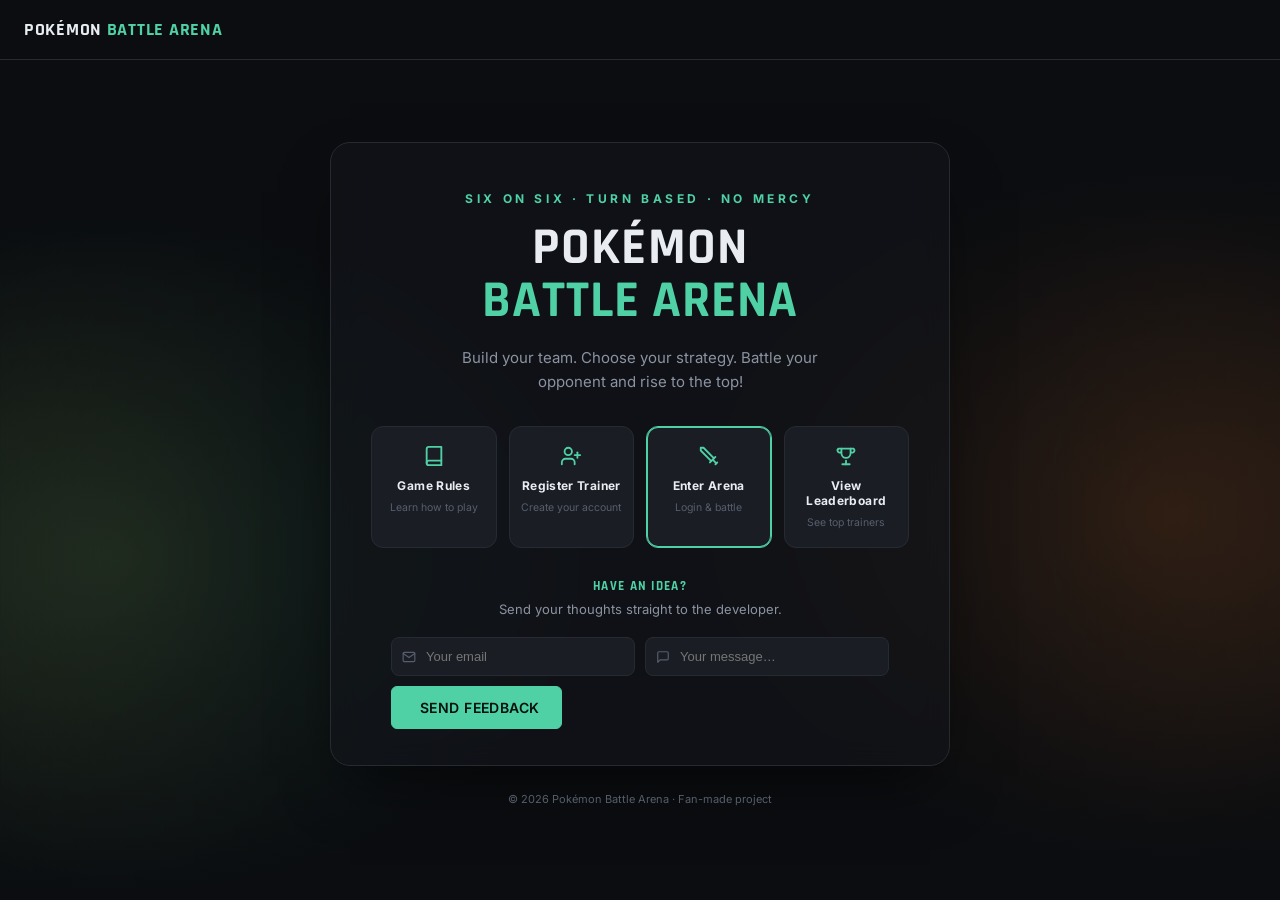
==== frontend/index.html @ 89ac871b "integrate trainer registration with backend" ====
<!DOCTYPE html>
<html lang="en">
<head>
<meta charset="UTF-8" />
<meta name="viewport" content="width=device-width, initial-scale=1.0" />
<title>Pokémon Battle Arena</title>
<link rel="preconnect" href="https://fonts.googleapis.com">
<link href="https://fonts.googleapis.com/css2?family=Rajdhani:wght@600;700&family=Inter:wght@400;500;600;700&display=swap" rel="stylesheet">
<link rel="stylesheet" href="css/style.css" />
</head>
<body>
<div id="app"></div>

<script src="js/data.js"></script>
<script src="js/state.js"></script>
<script src="js/utils.js"></script>
<script src="js/icons.js"></script>
<script src="js/team.js"></script>
<script src="js/pokedex.js"></script>
<script src="js/battle.js"></script>
<script src="js/navigation.js"></script>
<script src="js/team-ui.js"></script>
<script src="js/battle-ui.js"></script>
<script src="js/api.js"></script>
<script src="js/app.js"></script>
</body>
</html>
---- frontend/css/style.css ----
/* ==========================================================
   STYLE.CSS — Pokémon Battle Arena design system
   Dark, minimal, competitive-arena aesthetic
   ========================================================== */

:root {
  --bg: #0b0d10;
  --surface: #14171c;
  --surface-2: #1a1e24;
  --border: #262b33;
  --text: #e9edf2;
  --text-dim: #8b93a1;
  --text-faint: #565e6c;
  --accent: #4fd1a5;
  --accent-dim: #2f9873;
  --danger: #e0596b;
  --warn: #e0b355;
  --radius: 10px;
  --font-display: "Rajdhani", "Segoe UI", sans-serif;
  --font-body: "Inter", "Segoe UI", sans-serif;
}

* {
  box-sizing: border-box;
}

html,
body {
  margin: 0;
  padding: 0;
}

body {
  background: var(--bg);
  color: var(--text);
  font-family: var(--font-body);
  min-height: 100vh;
  overflow-x: hidden;
}

h1,
h2,
h3,
h4 {
  font-family: var(--font-display);
  font-weight: 700;
  margin: 0;
  letter-spacing: 0.02em;
}

p {
  margin: 0;
  color: var(--text-dim);
  line-height: 1.5;
}

a {
  color: inherit;
}

button {
  font-family: var(--font-body);
  cursor: pointer;
  border: none;
  border-radius: 6px;
  transition: all 0.15s ease;
}

button:focus-visible,
input:focus-visible,
select:focus-visible {
  outline: 2px solid var(--accent);
  outline-offset: 2px;
}

.btn {
  padding: 12px 22px;
  font-size: 14px;
  font-weight: 600;
  letter-spacing: 0.03em;
  text-transform: uppercase;
  background: var(--surface-2);
  color: var(--text);
  border: 1px solid var(--border);
}

.btn:hover {
  border-color: var(--accent-dim);
  color: var(--accent);
}

.btn-primary {
  background: var(--accent);
  color: #06110c;
  border-color: var(--accent);
}

.btn-primary:hover {
  background: var(--accent-dim);
  color: #06110c;
}

.btn-danger {
  background: transparent;
  color: var(--danger);
  border: 1px solid var(--danger);
}

.btn-danger:hover {
  background: var(--danger);
  color: #1a0508;
}

.btn-ghost {
  background: transparent;
  border: 1px solid var(--border);
  color: var(--text-dim);
}

.btn-ghost:hover {
  color: var(--text);
  border-color: var(--text-dim);
}

.btn-sm {
  padding: 8px 14px;
  font-size: 12px;
}

.btn-block {
  width: 100%;
}

.btn:disabled {
  opacity: 0.4;
  cursor: not-allowed;
}

.container {
  max-width: 1200px;
  margin: 0 auto;
  padding: 0 24px;
}

/* ---------- Cards ---------- */
.card {
  background: var(--surface);
  border: 1px solid var(--border);
  border-radius: var(--radius);
  padding: 20px;
}

/* ---------- Modal ---------- */
.modal-backdrop {
  position: fixed;
  inset: 0;
  background: rgba(4, 5, 7, 0.75);
  backdrop-filter: blur(3px);
  display: flex;
  align-items: center;
  justify-content: center;
  z-index: 200;
  padding: 20px;
  animation: fadeIn 0.15s ease;
}

.modal {
  background: var(--surface);
  border: 1px solid var(--border);
  border-radius: var(--radius);
  max-width: 520px;
  width: 100%;
  max-height: 88vh;
  overflow-y: auto;
  padding: 28px;
  animation: modalIn 0.18s ease;
}

.modal.modal-wide {
  max-width: 760px;
}

.modal-header {
  display: flex;
  justify-content: space-between;
  align-items: center;
  margin-bottom: 18px;
}

.modal-close {
  background: none;
  border: none;
  color: var(--text-dim);
  font-size: 22px;
  line-height: 1;
  padding: 4px 8px;
}

.modal-close:hover {
  color: var(--text);
}

@keyframes fadeIn {
  from {
    opacity: 0;
  }

  to {
    opacity: 1;
  }
}

@keyframes modalIn {
  from {
    opacity: 0;
    transform: translateY(8px) scale(0.98);
  }

  to {
    opacity: 1;
    transform: translateY(0) scale(1);
  }
}

.rules-modal {
  max-width: 860px;
  width: 100%;
  padding: 0;
  overflow: hidden;
  display: flex;
  flex-direction: column;
  max-height: 84vh;
}

.rules-modal-header {
  display: flex;
  justify-content: space-between;
  align-items: center;
  padding: 20px 24px;
  border-bottom: 1px solid var(--border);
}

.rules-body {
  display: flex;
  flex: 1;
  min-height: 0;
}

.rules-tabs {
  width: 200px;
  flex-shrink: 0;
  border-right: 1px solid var(--border);
  padding: 14px 0;
  display: flex;
  flex-direction: column;
  gap: 2px;
  overflow-y: auto;
}

.rules-tabs button {
  text-align: left;
  background: none;
  border: none;
  color: var(--text-dim);
  padding: 11px 20px;
  font-size: 13px;
  font-weight: 500;
  border-left: 3px solid transparent;
  display: flex;
  align-items: center;
  gap: 9px;
}

.rules-tabs button svg {
  width: 15px;
  height: 15px;
  flex-shrink: 0;
}

.rules-tabs button:hover {
  color: var(--text);
}

.rules-tabs button.active {
  color: var(--accent);
  border-left-color: var(--accent);
  background: var(--surface-2);
}

.rules-content {
  flex: 1;
  padding: 22px 26px;
  overflow-y: auto;
}

.rules-content h4 {
  font-size: 12px;
  color: var(--accent);
  text-transform: uppercase;
  letter-spacing: 0.08em;
  margin-bottom: 14px;
}

.rules-grid {
  display: grid;
  grid-template-columns: 1fr 1fr;
  gap: 14px;
}

.rules-box {
  background: var(--surface-2);
  border: 1px solid var(--border);
  border-radius: 8px;
  padding: 14px;
}

.rules-box .rb-title {
  display: flex;
  align-items: center;
  gap: 7px;
  font-weight: 700;
  font-size: 13px;
  margin-bottom: 8px;
  color: var(--text);
}

.rules-box .rb-title svg {
  width: 14px;
  height: 14px;
  color: var(--accent);
}

.rules-box ul {
  margin: 0;
  padding-left: 16px;
  color: var(--text-dim);
  font-size: 12.5px;
  line-height: 1.6;
}

.rules-box p {
  font-size: 12.5px;
  color: var(--text-dim);
  line-height: 1.6;
}

@media (max-width: 640px) {
  .rules-body {
    flex-direction: column;
  }

  .rules-tabs {
    width: 100%;
    flex-direction: row;
    overflow-x: auto;
    border-right: none;
    border-bottom: 1px solid var(--border);
  }

  .rules-tabs button {
    border-left: none;
    border-bottom: 3px solid transparent;
    white-space: nowrap;
  }

  .rules-tabs button.active {
    border-left-color: transparent;
    border-bottom-color: var(--accent);
  }

  .rules-grid {
    grid-template-columns: 1fr;
  }
}

.field {
  margin-bottom: 16px;
}

.field label {
  display: block;
  font-size: 12px;
  text-transform: uppercase;
  letter-spacing: 0.05em;
  color: var(--text-dim);
  margin-bottom: 6px;
}

.field input,
.field select {
  width: 100%;
  padding: 11px 13px;
  background: var(--surface-2);
  border: 1px solid var(--border);
  border-radius: 6px;
  color: var(--text);
  font-size: 14px;
  font-family: var(--font-body);
}

.form-error {
  color: var(--danger);
  font-size: 13px;
  margin-top: 10px;
}

.form-success {
  color: var(--accent);
  font-size: 13px;
  margin-top: 10px;
}

/* ---------- Home Page ---------- */
.home-hero {
  min-height: 92vh;
  display: flex;
  flex-direction: column;
  align-items: center;
  justify-content: center;
  padding: 60px 20px;
  position: relative;
  background:
    radial-gradient(ellipse 700px 500px at 8% 60%, rgba(79, 209, 165, 0.10), transparent 70%),
    radial-gradient(ellipse 700px 500px at 92% 55%, rgba(240, 128, 48, 0.10), transparent 70%),
    var(--bg);
  overflow: hidden;
}

.hero-glow-left,
.hero-glow-right {
  position: absolute;
  top: 0;
  bottom: 0;
  width: 34%;
  background-size: cover;
  background-position: center;
  opacity: 0.5;
  filter: saturate(1.1);
  pointer-events: none;
  -webkit-mask-image: linear-gradient(90deg, rgba(0, 0, 0, 0.9), transparent);
  mask-image: linear-gradient(90deg, rgba(0, 0, 0, 0.9), transparent);
}

.hero-glow-left {
  left: 0;
  background-image: radial-gradient(circle at 30% 60%, rgba(248, 208, 48, 0.18), transparent 60%);
}

.hero-glow-right {
  right: 0;
  -webkit-mask-image: linear-gradient(270deg, rgba(0, 0, 0, 0.9), transparent);
  mask-image: linear-gradient(270deg, rgba(0, 0, 0, 0.9), transparent);
  background-image: radial-gradient(circle at 70% 55%, rgba(240, 128, 48, 0.18), transparent 60%);
}

.hero-glass {
  position: relative;
  z-index: 2;
  width: 100%;
  max-width: 620px;
  background: rgba(20, 23, 28, 0.55);
  border: 1px solid var(--border);
  border-radius: 20px;
  backdrop-filter: blur(14px);
  padding: 48px 40px 36px;
  text-align: center;
  box-shadow: 0 30px 60px -20px rgba(0, 0, 0, 0.6);
}

.home-hero .eyebrow {
  color: var(--accent);
  font-size: 12px;
  letter-spacing: 0.3em;
  text-transform: uppercase;
  margin-bottom: 16px;
  font-weight: 700;
}

.home-hero h1 {
  font-size: clamp(34px, 6vw, 52px);
  line-height: 1.02;
  color: var(--text);
}

.home-hero h1 span {
  display: block;
  color: var(--accent);
}

.home-hero .tagline {
  margin: 18px auto 0;
  font-size: 15px;
  color: var(--text-dim);
  max-width: 420px;
  line-height: 1.6;
}

.home-actions {
  margin-top: 32px;
  display: grid;
  grid-template-columns: repeat(4, 1fr);
  gap: 12px;
}

.action-card {
  background: var(--surface-2);
  border: 1px solid var(--border);
  border-radius: 12px;
  padding: 18px 10px;
  display: flex;
  flex-direction: column;
  align-items: center;
  gap: 8px;
  color: var(--text);
  text-align: center;
}

.action-card:hover {
  border-color: var(--accent-dim);
  background: var(--surface);
}

.action-card.primary {
  border-color: var(--accent);
  box-shadow: 0 0 0 1px var(--accent) inset;
}

.action-card .icon {
  color: var(--accent);
}

.action-card .icon svg {
  width: 22px;
  height: 22px;
}

.action-card .a-title {
  font-size: 12px;
  font-weight: 700;
  letter-spacing: 0.03em;
}

.action-card .a-sub {
  font-size: 10.5px;
  color: var(--text-faint);
}

.feedback-section {
  position: relative;
  z-index: 2;
  max-width: 620px;
  margin: 30px auto 0;
  padding: 0 20px;
  text-align: center;
}

.feedback-section h3 {
  color: var(--accent);
  font-size: 13px;
  letter-spacing: 0.1em;
  text-transform: uppercase;
}

.feedback-section .sub {
  margin-top: 6px;
  margin-bottom: 18px;
  font-size: 13px;
}

.feedback-row {
  display: flex;
  gap: 10px;
  flex-wrap: wrap;
}

.feedback-row .field-inline {
  flex: 1;
  min-width: 160px;
  position: relative;
}

.feedback-row input {
  width: 100%;
  padding: 11px 13px 11px 34px;
  background: var(--surface-2);
  border: 1px solid var(--border);
  border-radius: 8px;
  color: var(--text);
  font-size: 13px;
}

.feedback-row .field-inline .icon-inline {
  position: absolute;
  left: 11px;
  top: 50%;
  transform: translateY(-50%);
  color: var(--text-faint);
  pointer-events: none;
  display: flex;
}

.feedback-row .icon-inline svg {
  width: 14px;
  height: 14px;
}

.feedback-row .btn {
  white-space: nowrap;
  display: flex;
  align-items: center;
  gap: 6px;
}

.home-footer {
  position: relative;
  z-index: 2;
  margin-top: 26px;
  font-size: 11px;
  color: var(--text-faint);
  text-align: center;
}

@media (max-width: 640px) {
  .home-actions {
    grid-template-columns: repeat(2, 1fr);
  }

  .hero-glass {
    padding: 34px 20px 28px;
  }
}

/* ---------- Header / Nav ---------- */
.topbar {
  display: flex;
  align-items: center;
  justify-content: space-between;
  padding: 18px 24px;
  border-bottom: 1px solid var(--border);
}

.brand {
  font-family: var(--font-display);
  font-weight: 700;
  font-size: 18px;
  letter-spacing: 0.04em;
}

.brand span {
  color: var(--accent);
}

/* ---------- Dashboard layout ---------- */
.dash-layout {
  display: flex;
  min-height: calc(100vh - 0px);
}

.dash-sidebar {
  width: 230px;
  flex-shrink: 0;
  background: var(--surface);
  border-right: 1px solid var(--border);
  padding: 24px 0;
  display: flex;
  flex-direction: column;
  min-height: 100vh;
}

.dash-sidebar .brand {
  padding: 0 24px 24px;
  border-bottom: 1px solid var(--border);
  margin-bottom: 12px;
}

.dash-nav {
  display: flex;
  flex-direction: column;
  gap: 2px;
  flex: 1;
}

.dash-nav button {
  text-align: left;
  background: none;
  border: none;
  color: var(--text-dim);
  padding: 12px 24px;
  font-size: 14px;
  font-weight: 500;
  border-left: 3px solid transparent;
}

.dash-nav button:hover {
  color: var(--text);
  background: var(--surface-2);
}

.dash-nav button.active {
  color: var(--accent);
  border-left-color: var(--accent);
  background: var(--surface-2);
}

.dash-nav .logout-btn {
  margin-top: auto;
  color: var(--danger);
}

.dash-main {
  flex: 1;
  padding: 32px;
  min-width: 0;
}

.stat-grid {
  display: grid;
  grid-template-columns: repeat(4, 1fr);
  gap: 14px;
  margin: 24px 0;
}

.stat-card {
  background: var(--surface);
  border: 1px solid var(--border);
  border-radius: var(--radius);
  padding: 18px;
}

.stat-card .label {
  font-size: 12px;
  text-transform: uppercase;
  color: var(--text-faint);
  letter-spacing: 0.05em;
}

.stat-card .value {
  font-size: 30px;
  font-family: var(--font-display);
  font-weight: 700;
  margin-top: 6px;
}

.section-title {
  font-size: 13px;
  text-transform: uppercase;
  letter-spacing: 0.08em;
  color: var(--text-faint);
  margin: 30px 0 12px;
}

.team-grid-preview {
  display: grid;
  grid-template-columns: repeat(6, 1fr);
  gap: 10px;
}

.mini-pokemon-card {
  background: var(--surface-2);
  border: 1px solid var(--border);
  border-radius: 8px;
  padding: 10px;
  text-align: center;
}

.mini-pokemon-card img {
  width: 56px;
  height: 56px;
  object-fit: contain;
}

.mini-pokemon-card .name {
  font-size: 12px;
  font-weight: 600;
  margin-top: 4px;
}

.mini-pokemon-card .types {
  display: flex;
  gap: 4px;
  justify-content: center;
  margin-top: 4px;
  flex-wrap: wrap;
}

.type-badge {
  font-size: 10px;
  padding: 2px 7px;
  border-radius: 4px;
  font-weight: 700;
  letter-spacing: 0.03em;
}

/* ---------- Team builder ---------- */
.team-grid {
  display: grid;
  grid-template-columns: repeat(3, 1fr);
  gap: 16px;
  margin-top: 20px;
}

.team-slot {
  background: var(--surface);
  border: 1.5px dashed var(--border);
  border-radius: var(--radius);
  min-height: 190px;
  display: flex;
  flex-direction: column;
  align-items: center;
  justify-content: center;
  cursor: pointer;
  padding: 16px;
  text-align: center;
  transition: border-color 0.15s;
}

.team-slot:hover {
  border-color: var(--accent-dim);
}

.team-slot.filled {
  border-style: solid;
  border-color: var(--border);
  cursor: default;
}

.team-slot .add-icon {
  font-size: 28px;
  color: var(--text-faint);
  margin-bottom: 8px;
}

.team-slot .add-label {
  font-size: 12px;
  color: var(--text-faint);
  letter-spacing: 0.05em;
}

.team-slot img {
  width: 76px;
  height: 76px;
  object-fit: contain;
}

.team-slot .name {
  font-weight: 700;
  margin-top: 6px;
}

.team-slot .types {
  display: flex;
  gap: 5px;
  margin-top: 6px;
}

.team-slot .slot-actions {
  margin-top: 10px;
  display: flex;
  gap: 8px;
}

/* ---------- Pokedex ---------- */
.pokedex-toolbar {
  display: flex;
  gap: 12px;
  margin: 20px 0;
  flex-wrap: wrap;
}

.pokedex-toolbar input,
.pokedex-toolbar select {
  padding: 10px 13px;
  background: var(--surface-2);
  border: 1px solid var(--border);
  border-radius: 6px;
  color: var(--text);
  font-size: 14px;
}

.pokedex-toolbar input {
  flex: 1;
  min-width: 180px;
}

.pokedex-grid {
  display: grid;
  grid-template-columns: repeat(4, 1fr);
  gap: 14px;
}

.dex-card {
  background: var(--surface);
  border: 1px solid var(--border);
  border-radius: var(--radius);
  padding: 14px;
  cursor: pointer;
  text-align: center;
  transition: transform 0.12s, border-color 0.12s;
}

.dex-card:hover {
  border-color: var(--accent-dim);
  transform: translateY(-2px);
}

.dex-card img {
  width: 70px;
  height: 70px;
  object-fit: contain;
}

.dex-card .name {
  font-weight: 700;
  margin-top: 6px;
}

.dex-card .cat {
  font-size: 11px;
  color: var(--text-faint);
  margin-top: 2px;
}

.dex-card .types {
  display: flex;
  gap: 5px;
  justify-content: center;
  margin-top: 6px;
}

.dex-card .bst {
  font-size: 11px;
  color: var(--text-dim);
  margin-top: 6px;
}

.stat-row {
  display: grid;
  grid-template-columns: 90px 1fr 32px;
  align-items: center;
  gap: 10px;
  margin: 5px 0;
}

.stat-label {
  font-size: 11px;
  color: var(--text-faint);
  text-transform: uppercase;
}

.stat-track {
  height: 6px;
  background: var(--surface-2);
  border-radius: 4px;
  overflow: hidden;
}

.stat-fill {
  height: 100%;
  background: var(--accent);
  border-radius: 4px;
}

.stat-value {
  font-size: 12px;
  text-align: right;
  color: var(--text-dim);
}

.move-list {
  display: flex;
  flex-direction: column;
  gap: 6px;
  margin-top: 8px;
}

.move-row {
  display: flex;
  align-items: center;
  justify-content: space-between;
  background: var(--surface-2);
  border: 1px solid var(--border);
  border-radius: 6px;
  padding: 8px 12px;
  font-size: 13px;
  cursor: pointer;
}

.move-row.selected {
  border-color: var(--accent);
  background: rgba(79, 209, 165, 0.08);
}

.move-row .move-power {
  color: var(--text-faint);
  font-size: 12px;
}

.picker-list {
  display: flex;
  flex-direction: column;
  gap: 8px;
  max-height: 320px;
  overflow-y: auto;
  margin-top: 10px;
}

.picker-row {
  display: flex;
  align-items: center;
  gap: 12px;
  background: var(--surface-2);
  border: 1px solid var(--border);
  border-radius: 8px;
  padding: 8px 12px;
  cursor: pointer;
}

.picker-row:hover {
  border-color: var(--accent-dim);
}

.picker-row.disabled {
  opacity: 0.35;
  cursor: not-allowed;
}

.picker-row img {
  width: 42px;
  height: 42px;
  object-fit: contain;
}

.picker-row .picker-name {
  font-weight: 600;
  flex: 1;
}

/* ---------- Leaderboard ---------- */
.lb-title-row {
  display: flex;
  align-items: center;
  gap: 10px;
}

.lb-title-row .icon {
  color: var(--warn);
  display: flex;
}

.lb-title-row .icon svg {
  width: 22px;
  height: 22px;
}

.lb-table {
  width: 100%;
  border-collapse: collapse;
  margin-top: 20px;
}

.lb-table th {
  text-align: left;
  font-size: 11px;
  text-transform: uppercase;
  letter-spacing: 0.06em;
  color: var(--text-faint);
  padding: 10px 14px;
  border-bottom: 1px solid var(--border);
}

.lb-table td {
  padding: 13px 14px;
  border-bottom: 1px solid var(--border);
  font-size: 14px;
  vertical-align: middle;
}

.lb-table tr.me {
  background: rgba(79, 209, 165, 0.07);
}

.lb-table tr.me td:first-child {
  color: var(--accent);
  font-weight: 700;
}

.lb-table tr.rank-1 {
  background: linear-gradient(90deg, rgba(248, 208, 48, 0.10), transparent);
}

.rank-cell {
  font-family: var(--font-display);
  font-weight: 700;
}

.rank-medal {
  display: inline-flex;
  align-items: center;
  justify-content: center;
  width: 26px;
  height: 26px;
  border-radius: 50%;
  font-size: 12px;
  font-weight: 800;
  color: #1a1406;
}

.rank-medal.gold {
  background: linear-gradient(135deg, #f8d030, #c99a1e);
}

.rank-medal.silver {
  background: linear-gradient(135deg, #d8dde3, #9aa2ac);
}

.rank-medal.bronze {
  background: linear-gradient(135deg, #d8975a, #a3652f);
}

.trainer-cell {
  display: flex;
  align-items: center;
  gap: 10px;
}

.trainer-avatar {
  width: 30px;
  height: 30px;
  border-radius: 50%;
  object-fit: cover;
  border: 1px solid var(--border);
  background: var(--surface-2);
}

.points-cell {
  display: flex;
  align-items: center;
  gap: 6px;
  font-weight: 700;
}

.points-cell .flame {
  color: var(--warn);
  display: flex;
}

.points-cell .flame svg {
  width: 13px;
  height: 13px;
}

.points-cell.hot .flame {
  color: #f08030;
}

/* ---------- Last Battle ---------- */
.last-battle-card {
  display: grid;
  grid-template-columns: repeat(4, 1fr);
  gap: 14px;
  margin-top: 10px;
}

.status-pill {
  display: inline-block;
  padding: 3px 10px;
  border-radius: 20px;
  font-size: 11px;
  text-transform: uppercase;
  font-weight: 700;
  letter-spacing: 0.04em;
}

.status-pill.completed {
  background: rgba(79, 209, 165, 0.15);
  color: var(--accent);
}

.status-pill.abandoned {
  background: rgba(224, 89, 107, 0.15);
  color: var(--danger);
}

/* ---------- Battle page ---------- */
.battle-page {
  min-height: 100vh;
  display: flex;
  flex-direction: column;
  background: radial-gradient(ellipse 1000px 600px at 50% 0%, rgba(79, 209, 165, 0.06), transparent), var(--bg);
}

.battle-topbar {
  display: flex;
  justify-content: space-between;
  align-items: center;
  padding: 16px 24px;
  border-bottom: 1px solid var(--border);
}

.battle-body {
  flex: 1;
  display: flex;
  align-items: center;
  justify-content: center;
  padding: 24px;
  position: relative;
}

.reveal-columns {
  display: flex;
  gap: 60px;
  justify-content: center;
  width: 100%;
  max-width: 900px;
}

.reveal-col {
  flex: 1;
  display: flex;
  flex-direction: column;
  gap: 10px;
}

.reveal-col h4 {
  text-align: center;
  margin-bottom: 8px;
  color: var(--text-dim);
  font-size: 13px;
  letter-spacing: 0.08em;
  text-transform: uppercase;
}

.reveal-slot {
  background: var(--surface);
  border: 1px solid var(--border);
  border-radius: 8px;
  padding: 10px 14px;
  display: flex;
  align-items: center;
  gap: 10px;
  animation: slideIn 0.35s ease both;
}

.reveal-slot img {
  width: 36px;
  height: 36px;
  object-fit: contain;
}

.reveal-slot.mystery {
  color: var(--text-faint);
  justify-content: center;
}

@keyframes slideIn {
  from {
    opacity: 0;
    transform: translateY(10px);
  }

  to {
    opacity: 1;
    transform: translateY(0);
  }
}

.preparing-text {
  text-align: center;
  margin: 26px 0;
  color: var(--text-dim);
  font-size: 14px;
  letter-spacing: 0.08em;
  text-transform: uppercase;
  animation: pulse 1.4s infinite;
}

@keyframes pulse {

  0%,
  100% {
    opacity: 0.5;
  }

  50% {
    opacity: 1;
  }
}

.match-intro {
  text-align: center;
}

.match-intro .match-num {
  font-family: var(--font-display);
  font-size: 54px;
  font-weight: 700;
  color: var(--accent);
}

.match-intro .sub {
  margin-top: 10px;
  color: var(--text-dim);
  letter-spacing: 0.1em;
  text-transform: uppercase;
  font-size: 13px;
}

.opponent-display {
  text-align: center;
  max-width: 420px;
}

.opponent-display img {
  width: 160px;
  height: 160px;
  object-fit: contain;
  filter: drop-shadow(0 10px 20px rgba(0, 0, 0, 0.4));
}

.opponent-display h2 {
  margin-top: 10px;
}

.opponent-display .types {
  display: flex;
  gap: 6px;
  justify-content: center;
  margin: 10px 0 18px;
}

.trainer-select-grid {
  display: grid;
  grid-template-columns: repeat(3, 1fr);
  gap: 14px;
  max-width: 760px;
}

.trainer-pick-card {
  background: var(--surface);
  border: 1px solid var(--border);
  border-radius: var(--radius);
  padding: 14px;
  text-align: center;
  cursor: pointer;
}

.trainer-pick-card:hover:not(.used) {
  border-color: var(--accent-dim);
  transform: translateY(-2px);
}

.trainer-pick-card.used {
  opacity: 0.3;
  cursor: not-allowed;
}

.trainer-pick-card img {
  width: 60px;
  height: 60px;
  object-fit: contain;
}

.vs-overlay {
  text-align: center;
}

.vs-cards {
  display: flex;
  align-items: center;
  gap: 30px;
  justify-content: center;
}

.vs-card {
  text-align: center;
}

.vs-card img {
  width: 110px;
  height: 110px;
  object-fit: contain;
}

.vs-label {
  font-family: var(--font-display);
  font-size: 26px;
  font-weight: 700;
  color: var(--text-faint);
}

.first-attacker-box {
  margin-top: 28px;
}

.first-attacker-box .winner {
  color: var(--accent);
  font-family: var(--font-display);
  font-size: 18px;
  font-weight: 700;
  margin-top: 8px;
}

.battlefield {
  width: 100%;
  max-width: 980px;
  position: relative;
  min-height: 460px;
  background: linear-gradient(180deg, rgba(79, 209, 165, 0.05), transparent 40%), var(--surface);
  border: 1px solid var(--border);
  border-radius: 16px;
  padding: 20px;
  overflow: hidden;
}

.combatant {
  position: absolute;
  text-align: center;
  transition: transform 0.2s;
}

.combatant img {
  width: 120px;
  height: 120px;
  object-fit: contain;
  filter: drop-shadow(0 8px 14px rgba(0, 0, 0, 0.5));
}

.combatant.opponent {
  top: 24px;
  right: 40px;
}

.combatant.trainer {
  bottom: 90px;
  left: 40px;
}

.combatant.hit {
  animation: shake 0.35s;
}

.combatant.attack-lunge {
  animation: lunge 0.3s;
}

.combatant.fainted {
  animation: faint 0.5s forwards;
}

@keyframes shake {

  0%,
  100% {
    transform: translateX(0);
  }

  25% {
    transform: translateX(-8px);
  }

  75% {
    transform: translateX(8px);
  }
}

@keyframes lunge {
  50% {
    transform: scale(1.08) translateY(-6px);
  }
}

@keyframes faint {
  to {
    opacity: 0;
    transform: translateY(20px) scale(0.7);
  }
}

.hp-panel {
  width: 200px;
}

.hp-panel.opponent-hp {
  position: absolute;
  top: 18px;
  left: 24px;
}

.hp-panel.trainer-hp {
  position: absolute;
  bottom: 100px;
  right: 24px;
  text-align: right;
}

.hp-panel .name {
  font-weight: 700;
  font-size: 14px;
  margin-bottom: 4px;
}

.hp-bar-track {
  height: 10px;
  background: var(--surface-2);
  border: 1px solid var(--border);
  border-radius: 6px;
  overflow: hidden;
}

.hp-bar-fill {
  height: 100%;
  background: var(--accent);
  transition: width 0.4s ease;
}

.hp-bar-fill.low {
  background: var(--warn);
}

.hp-bar-fill.critical {
  background: var(--danger);
}

.hp-numbers {
  font-size: 11px;
  color: var(--text-faint);
  margin-top: 3px;
}

.center-event {
  position: absolute;
  top: 50%;
  left: 50%;
  transform: translate(-50%, -50%);
  text-align: center;
  pointer-events: none;
  width: 90%;
}

.center-event .line1 {
  font-family: var(--font-display);
  font-size: 20px;
  font-weight: 700;
}

.center-event .line2 {
  font-size: 13px;
  color: var(--accent);
  margin-top: 4px;
  letter-spacing: 0.04em;
}

.battle-log-panel {
  position: absolute;
  top: 20px;
  right: 20px;
  width: 220px;
  background: rgba(20, 23, 28, 0.9);
  border: 1px solid var(--border);
  border-radius: 8px;
  padding: 10px;
  max-height: 160px;
  overflow-y: auto;
  font-size: 11px;
  color: var(--text-dim);
}

.battle-log-panel .log-title {
  font-size: 10px;
  text-transform: uppercase;
  color: var(--text-faint);
  margin-bottom: 6px;
  letter-spacing: 0.06em;
}

.battle-log-panel .log-line {
  padding: 3px 0;
  border-bottom: 1px solid var(--border);
}

.move-buttons {
  position: absolute;
  bottom: 16px;
  left: 24px;
  right: 24px;
  display: grid;
  grid-template-columns: repeat(4, 1fr);
  gap: 8px;
}

.move-btn {
  background: var(--surface-2);
  border: 1px solid var(--border);
  border-radius: 8px;
  padding: 10px;
  color: var(--text);
  text-align: left;
  font-size: 12px;
}

.move-btn:hover:not(:disabled) {
  border-color: var(--accent);
}

.move-btn .mv-name {
  font-weight: 700;
  display: block;
}

.move-btn .mv-meta {
  color: var(--text-faint);
  font-size: 11px;
  margin-top: 2px;
}

.exit-fab {
  position: fixed;
  top: 16px;
  right: 24px;
  z-index: 50;
}

.result-overlay {
  text-align: center;
  max-width: 420px;
}

.result-overlay .badge {
  font-family: var(--font-display);
  font-size: 13px;
  letter-spacing: 0.12em;
  text-transform: uppercase;
  color: var(--text-faint);
}

.result-overlay h2 {
  margin-top: 8px;
}

.result-overlay .points {
  font-family: var(--font-display);
  font-size: 36px;
  color: var(--accent);
  margin: 16px 0;
}

.progress-row {
  display: flex;
  gap: 20px;
  justify-content: center;
  margin: 18px 0;
}

.progress-row .stat {
  text-align: center;
}

.progress-row .stat .num {
  font-family: var(--font-display);
  font-size: 22px;
  font-weight: 700;
}

.progress-row .stat .lbl {
  font-size: 11px;
  color: var(--text-faint);
  text-transform: uppercase;
}

.countdown-num {
  font-family: var(--font-display);
  font-size: 90px;
  font-weight: 700;
  color: var(--accent);
  text-align: center;
  animation: pop 0.5s;
}

@keyframes pop {
  from {
    transform: scale(0.5);
    opacity: 0;
  }

  to {
    transform: scale(1);
    opacity: 1;
  }
}

/* ---------- Responsive ---------- */
@media (max-width: 900px) {
  .dash-layout {
    flex-direction: column;
  }

  .dash-sidebar {
    width: 100%;
    min-height: auto;
    padding: 14px 0;
  }

  .dash-nav {
    flex-direction: row;
    overflow-x: auto;
    padding: 0 12px;
  }

  .dash-nav button {
    border-left: none;
    border-bottom: 3px solid transparent;
    white-space: nowrap;
  }

  .dash-nav button.active {
    border-left-color: transparent;
    border-bottom-color: var(--accent);
  }

  .dash-nav .logout-btn {
    margin-top: 0;
  }

  .stat-grid {
    grid-template-columns: repeat(2, 1fr);
  }

  .team-grid,
  .team-grid-preview {
    grid-template-columns: repeat(2, 1fr);
  }

  .pokedex-grid {
    grid-template-columns: repeat(2, 1fr);
  }

  .reveal-columns {
    gap: 20px;
  }

  .battlefield {
    min-height: 560px;
  }

  .hp-panel {
    width: 140px;
  }

  .battle-log-panel {
    position: static;
    width: 100%;
    margin-top: 12px;
  }

  .move-buttons {
    grid-template-columns: repeat(2, 1fr);
  }

  .combatant.opponent {
    top: 12px;
    right: 12px;
  }

  .combatant.trainer {
    bottom: 150px;
    left: 12px;
  }

  .hp-panel.opponent-hp {
    top: 8px;
    left: 8px;
  }

  .hp-panel.trainer-hp {
    bottom: 160px;
    right: 8px;
  }
}

@media (max-width: 560px) {
  .lb-table {
    font-size: 12px;
  }

  .lb-table th,
  .lb-table td {
    padding: 8px;
  }

  .trainer-select-grid {
    grid-template-columns: repeat(2, 1fr);
  }
}
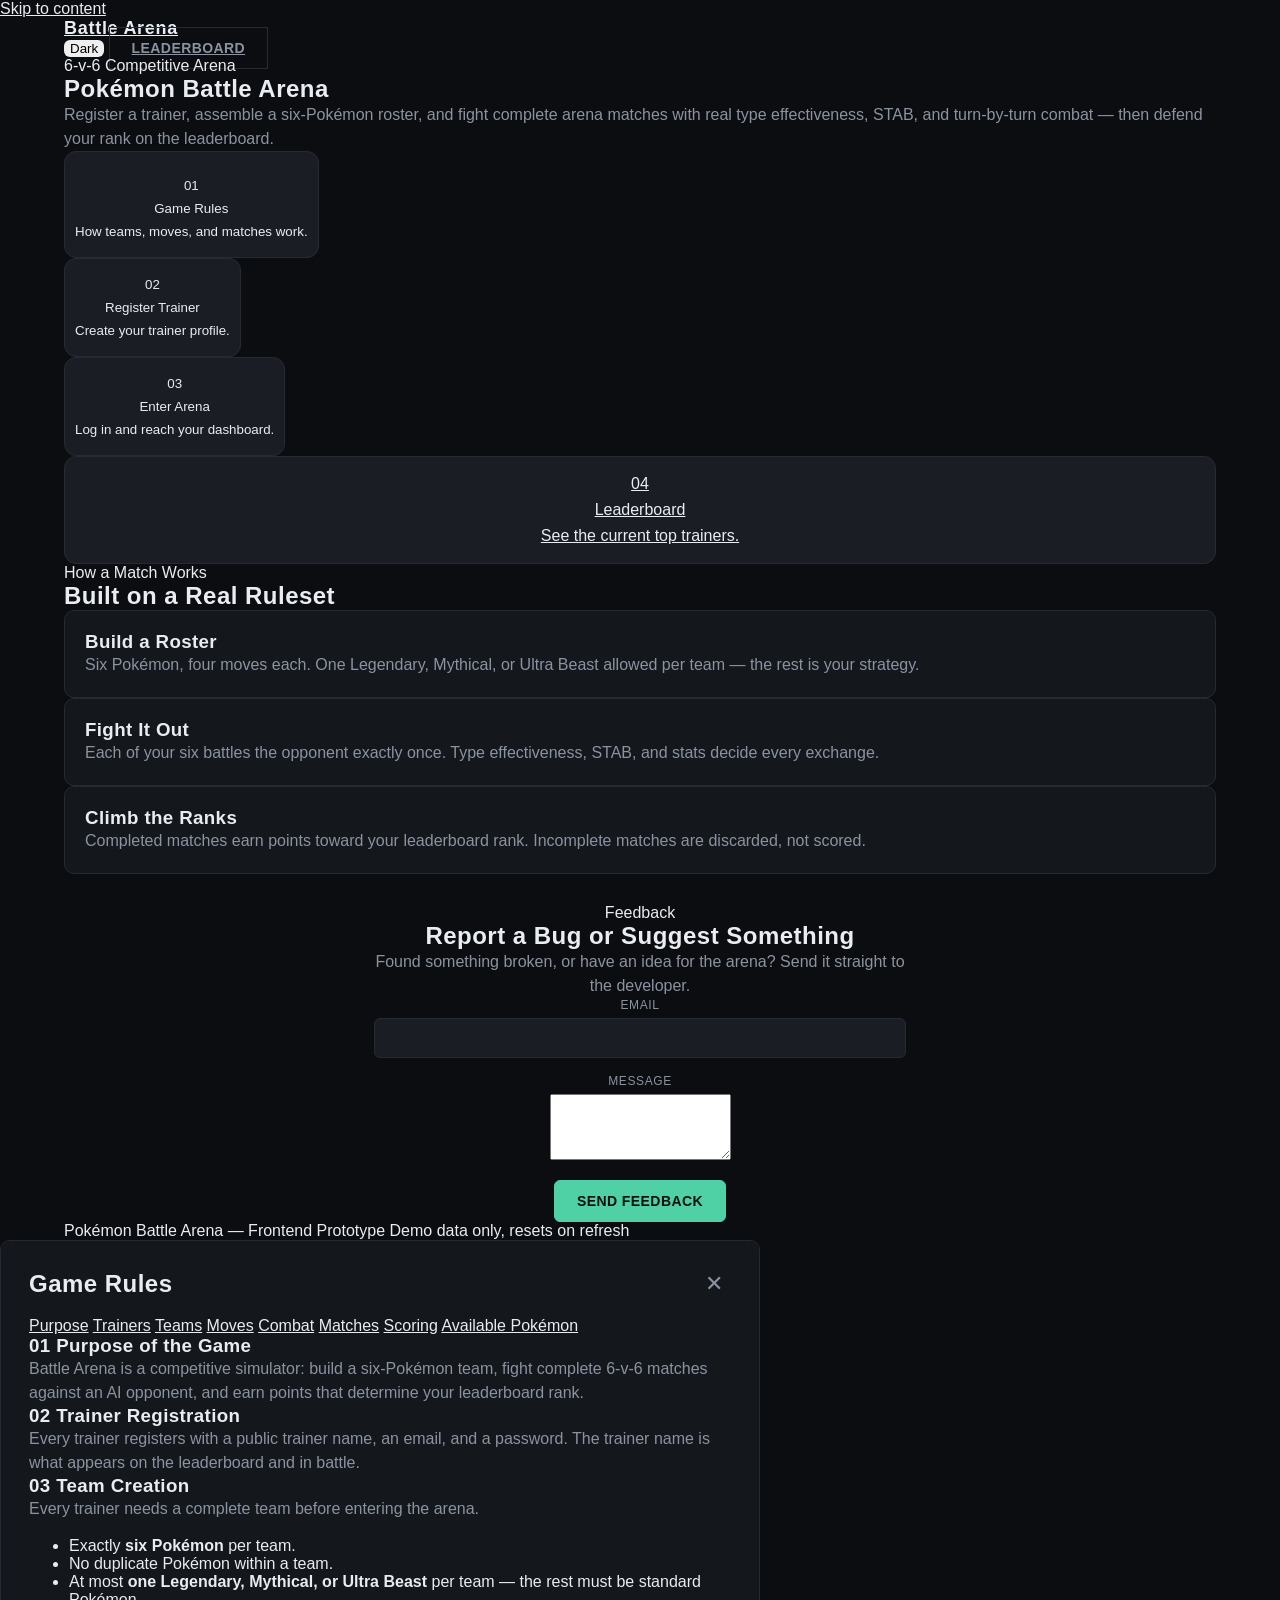
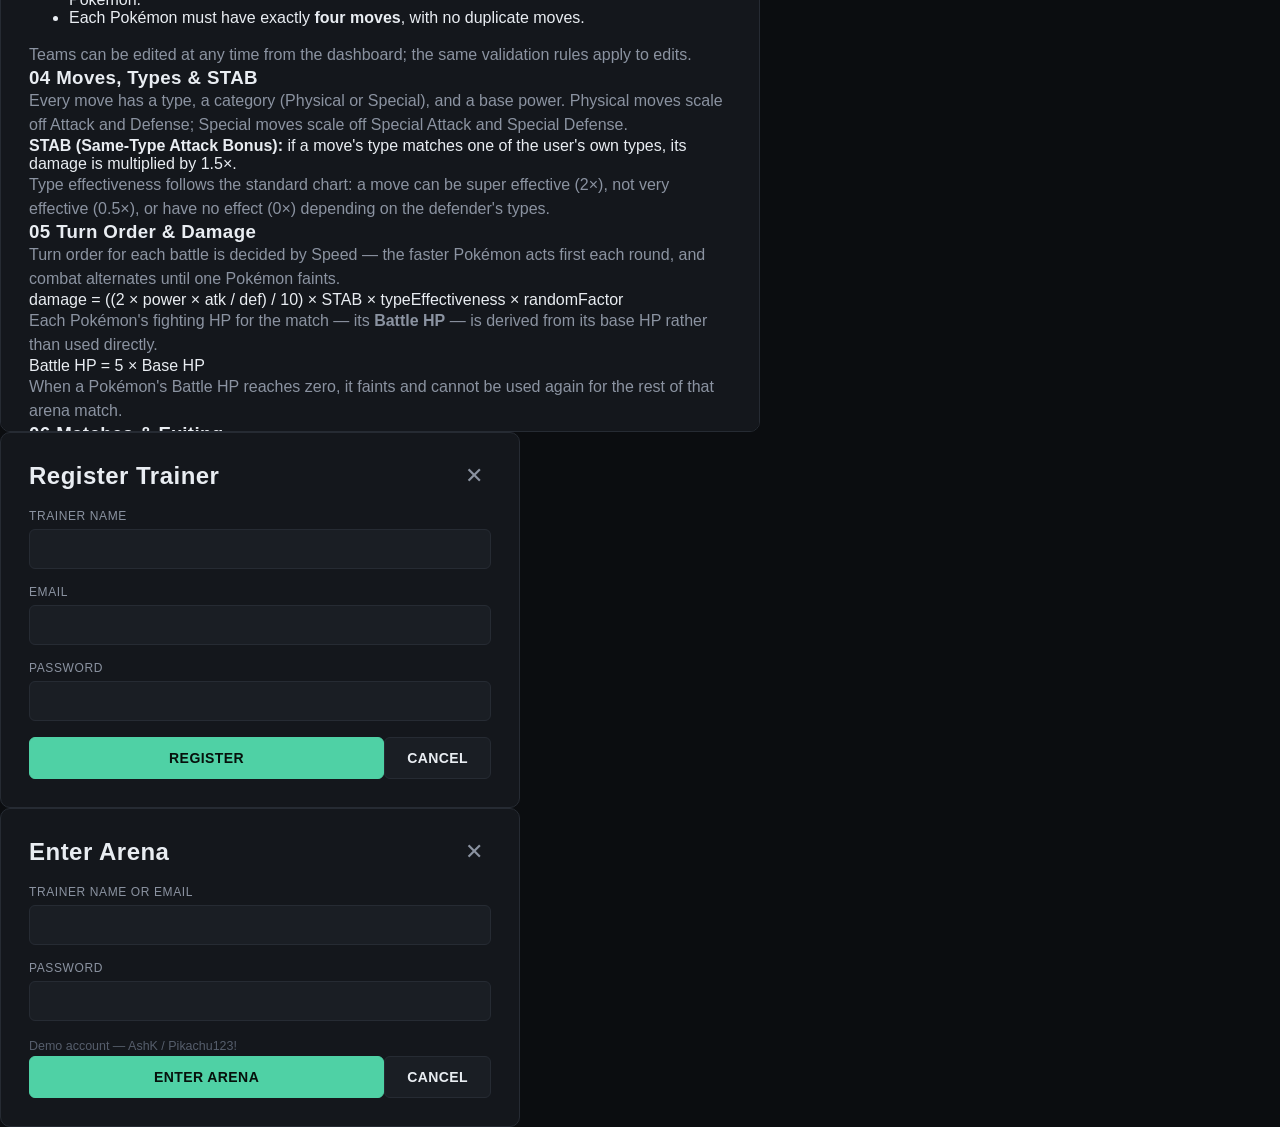
==== commit 78b65679: "add frontend page structure" ====
--- a/frontend/index.html
+++ b/frontend/index.html
@@ -1,27 +1,302 @@
 <!DOCTYPE html>
 <html lang="en">
 <head>
-<meta charset="UTF-8" />
-<meta name="viewport" content="width=device-width, initial-scale=1.0" />
-<title>Pokémon Battle Arena</title>
-<link rel="preconnect" href="https://fonts.googleapis.com">
-<link href="https://fonts.googleapis.com/css2?family=Rajdhani:wght@600;700&family=Inter:wght@400;500;600;700&display=swap" rel="stylesheet">
-<link rel="stylesheet" href="css/style.css" />
+  <meta charset="UTF-8" />
+  <meta name="viewport" content="width=device-width, initial-scale=1.0" />
+  <title>Pokémon Battle Arena — Home</title>
+  <meta name="description" content="A competitive 6-v-6 Pokémon battle platform. Register a trainer, build a team, and climb the leaderboard." />
+  <link rel="stylesheet" href="css/style.css" />
+  <link rel="stylesheet" href="css/home.css" />
 </head>
 <body>
-<div id="app"></div>
-
-<script src="js/data.js"></script>
-<script src="js/state.js"></script>
-<script src="js/utils.js"></script>
-<script src="js/icons.js"></script>
-<script src="js/team.js"></script>
-<script src="js/pokedex.js"></script>
-<script src="js/battle.js"></script>
-<script src="js/navigation.js"></script>
-<script src="js/team-ui.js"></script>
-<script src="js/battle-ui.js"></script>
-<script src="js/api.js"></script>
-<script src="js/app.js"></script>
+  <a class="skip-link" href="#main">Skip to content</a>
+
+  <header class="site-header">
+    <div class="container">
+      <a href="index.html" class="brand">
+        <span class="brand-mark" aria-hidden="true"></span>
+        Battle Arena
+      </a>
+      <div class="header-actions">
+        <button class="theme-toggle" type="button" aria-pressed="false">
+          <span class="dot" aria-hidden="true"></span>
+          <span class="theme-label">Dark</span>
+        </button>
+        <a href="leaderboard.html" class="btn btn-ghost">Leaderboard</a>
+      </div>
+    </div>
+  </header>
+
+  <main id="main">
+    <!-- ============ HERO ============ -->
+    <section class="hero">
+      <div class="hero-bg-fallback" aria-hidden="true"></div>
+      <div class="hero-bg" aria-hidden="true"></div>
+      <div class="hero-scrim" aria-hidden="true"></div>
+
+      <div class="container hero-inner">
+        <span class="eyebrow">6-v-6 Competitive Arena</span>
+        <h1>Pokémon <span class="accent">Battle</span> Arena</h1>
+        <p class="hero-lede">
+          Register a trainer, assemble a six-Pokémon roster, and fight complete arena
+          matches with real type effectiveness, STAB, and turn-by-turn combat —
+          then defend your rank on the leaderboard.
+        </p>
+
+        <div class="action-grid">
+          <button class="action-card reticle" type="button" data-open-modal="rules-modal">
+            <span class="rt-tl" aria-hidden="true"></span>
+            <span class="idx">01</span>
+            <span class="label">Game Rules</span>
+            <span class="desc">How teams, moves, and matches work.</span>
+          </button>
+
+          <button class="action-card reticle" type="button" data-open-modal="register-modal">
+            <span class="idx">02</span>
+            <span class="label">Register Trainer</span>
+            <span class="desc">Create your trainer profile.</span>
+          </button>
+
+          <button class="action-card reticle is-primary" type="button" data-open-modal="login-modal">
+            <span class="idx">03</span>
+            <span class="label">Enter Arena</span>
+            <span class="desc">Log in and reach your dashboard.</span>
+          </button>
+
+          <a class="action-card reticle" href="leaderboard.html">
+            <span class="idx">04</span>
+            <span class="label">Leaderboard</span>
+            <span class="desc">See the current top trainers.</span>
+          </a>
+        </div>
+      </div>
+    </section>
+
+    <!-- ============ TICKER ============ -->
+    <!-- <div class="ticker" aria-hidden="true">
+      <div class="ticker-track" id="ticker-track"></div>
+    </div> -->
+
+    <!-- ============ ABOUT ============ -->
+    <section class="section about">
+      <div class="container">
+        <span class="eyebrow">How a Match Works</span>
+        <h2 style="margin-top: var(--space-2); margin-bottom: var(--space-6);">Built on a Real Ruleset</h2>
+
+        <div class="about-grid">
+          <div class="card">
+            <h3>Build a Roster</h3>
+            <p>Six Pokémon, four moves each. One Legendary, Mythical, or Ultra Beast allowed per team — the rest is your strategy.</p>
+          </div>
+          <div class="card">
+            <h3>Fight It Out</h3>
+            <p>Each of your six battles the opponent exactly once. Type effectiveness, STAB, and stats decide every exchange.</p>
+          </div>
+          <div class="card">
+            <h3>Climb the Ranks</h3>
+            <p>Completed matches earn points toward your leaderboard rank. Incomplete matches are discarded, not scored.</p>
+          </div>
+        </div>
+      </div>
+    </section>
+
+    <!-- ============ FEEDBACK ============ -->
+    <section class="section feedback-section">
+      <div class="container">
+        <span class="eyebrow">Feedback</span>
+        <h2>Report a Bug or Suggest Something</h2>
+        <p class="lede">Found something broken, or have an idea for the arena? Send it straight to the developer.</p>
+
+        <form id="feedback-form" novalidate>
+          <div class="field" data-field="email">
+            <label for="feedback-email">Email</label>
+            <input type="email" id="feedback-email" name="email" autocomplete="email" required />
+            <span class="field-error" role="alert"></span>
+          </div>
+
+          <div class="field" data-field="message">
+            <label for="feedback-message">Message</label>
+            <textarea id="feedback-message" name="message" rows="4" required></textarea>
+            <span class="field-error" role="alert"></span>
+          </div>
+
+          <button class="btn btn-primary" type="submit">Send Feedback</button>
+          <div class="form-status" style="margin-top: var(--space-4);" aria-live="polite"></div>
+        </form>
+      </div>
+    </section>
+  </main>
+
+  <footer class="site-footer">
+    <div class="container">
+      <span>Pokémon Battle Arena — Frontend Prototype</span>
+      <span>Demo data only, resets on refresh</span>
+    </div>
+  </footer>
+
+  <!-- ============================================================
+       MODAL: GAME RULES
+       ============================================================ -->
+  <div class="modal-overlay" id="rules-modal">
+    <div class="modal modal-wide" role="dialog" aria-modal="true" aria-labelledby="rules-title">
+      <div class="modal-header">
+        <h2 id="rules-title">Game Rules</h2>
+        <button class="modal-close" type="button" data-close-modal aria-label="Close rules">✕</button>
+      </div>
+
+      <nav class="rules-toc" aria-label="Rules sections">
+        <a href="#rules-purpose">Purpose</a>
+        <a href="#rules-trainer">Trainers</a>
+        <a href="#rules-team">Teams</a>
+        <a href="#rules-moves">Moves</a>
+        <a href="#rules-combat">Combat</a>
+        <a href="#rules-match">Matches</a>
+        <a href="#rules-scoring">Scoring</a>
+        <a href="#rules-dex">Available Pokémon</a>
+      </nav>
+
+      <div class="rules-section" id="rules-purpose">
+        <h3><span class="n">01</span> Purpose of the Game</h3>
+        <p>Battle Arena is a competitive simulator: build a six-Pokémon team, fight complete 6-v-6 matches against an AI opponent, and earn points that determine your leaderboard rank.</p>
+      </div>
+
+      <div class="rules-section" id="rules-trainer">
+        <h3><span class="n">02</span> Trainer Registration</h3>
+        <p>Every trainer registers with a public trainer name, an email, and a password. The trainer name is what appears on the leaderboard and in battle.</p>
+      </div>
+
+      <div class="rules-section" id="rules-team">
+        <h3><span class="n">03</span> Team Creation</h3>
+        <p>Every trainer needs a complete team before entering the arena.</p>
+        <ul>
+          <li>Exactly <strong>six Pokémon</strong> per team.</li>
+          <li>No duplicate Pokémon within a team.</li>
+          <li>At most <strong>one Legendary, Mythical, or Ultra Beast</strong> per team — the rest must be standard Pokémon.</li>
+          <li>Each Pokémon must have exactly <strong>four moves</strong>, with no duplicate moves.</li>
+        </ul>
+        <p>Teams can be edited at any time from the dashboard; the same validation rules apply to edits.</p>
+      </div>
+
+      <div class="rules-section" id="rules-moves">
+        <h3><span class="n">04</span> Moves, Types &amp; STAB</h3>
+        <p>Every move has a type, a category (Physical or Special), and a base power. Physical moves scale off Attack and Defense; Special moves scale off Special Attack and Special Defense.</p>
+        <div class="callout">
+          <strong>STAB (Same-Type Attack Bonus):</strong> if a move's type matches one of the user's own types, its damage is multiplied by 1.5×.
+        </div>
+        <p>Type effectiveness follows the standard chart: a move can be super effective (2×), not very effective (0.5×), or have no effect (0×) depending on the defender's types.</p>
+      </div>
+
+      <div class="rules-section" id="rules-combat">
+        <h3><span class="n">05</span> Turn Order &amp; Damage</h3>
+        <p>Turn order for each battle is decided by Speed — the faster Pokémon acts first each round, and combat alternates until one Pokémon faints.</p>
+        <div class="formula">damage = ((2 × power × atk / def) / 10) × STAB × typeEffectiveness × randomFactor</div>
+        <p>Each Pokémon's fighting HP for the match — its <strong>Battle HP</strong> — is derived from its base HP rather than used directly.</p>
+        <div class="formula">Battle HP = 5 × Base HP</div>
+        <p>When a Pokémon's Battle HP reaches zero, it faints and cannot be used again for the rest of that arena match.</p>
+      </div>
+
+      <div class="rules-section" id="rules-match">
+        <h3><span class="n">06</span> Matches &amp; Exiting</h3>
+        <p>A complete arena match is 6-v-6: each of your six Pokémon battles exactly once against an opponent Pokémon. You may exit an ongoing battle at any time from the Battle screen.</p>
+        <ul>
+          <li>Exiting mid-match discards that <strong>incomplete match</strong> — it is not scored and earns no points.</li>
+          <li>Only fully completed matches count toward your stats and the leaderboard.</li>
+          <li>If you've completed at least one match before exiting, you'll see a full session summary before returning to the dashboard.</li>
+        </ul>
+      </div>
+
+      <div class="rules-section" id="rules-scoring">
+        <h3><span class="n">07</span> Scoring &amp; Leaderboard</h3>
+        <p>Completed matches award points based on wins within that match. Your total points, win count, and match count update your leaderboard rank immediately after a completed session. The final battle summary shows the match outcome, points earned, and your updated rank.</p>
+      </div>
+
+      <div class="rules-section" id="rules-dex">
+        <h3><span class="n">08</span> Available Pokémon</h3>
+        <p>The full roster is browsable in the Pokédex, including base stats, types, and each Pokémon's Battle HP. Legendary, Mythical, and Ultra Beast entries are clearly marked, since only one may appear per team.</p>
+      </div>
+    </div>
+  </div>
+
+  <!-- ============================================================
+       MODAL: REGISTER TRAINER
+       ============================================================ -->
+  <div class="modal-overlay" id="register-modal">
+    <div class="modal" role="dialog" aria-modal="true" aria-labelledby="register-title">
+      <div class="modal-header">
+        <h2 id="register-title">Register Trainer</h2>
+        <button class="modal-close" type="button" data-close-modal aria-label="Close registration">✕</button>
+      </div>
+
+      <form id="register-form" novalidate>
+        <div class="field" data-field="username">
+          <label for="register-username">Trainer Name</label>
+          <input type="text" id="register-username" name="username" autocomplete="username" required />
+          <span class="field-error" role="alert"></span>
+        </div>
+
+        <div class="field" data-field="email">
+          <label for="register-email">Email</label>
+          <input type="email" id="register-email" name="email" autocomplete="email" required />
+          <span class="field-error" role="alert"></span>
+        </div>
+
+        <div class="field" data-field="password">
+          <label for="register-password">Password</label>
+          <input type="password" id="register-password" name="password" autocomplete="new-password" required />
+          <span class="field-error" role="alert"></span>
+        </div>
+
+        <div style="display:flex; gap: var(--space-3); margin-top: var(--space-5);">
+          <button class="btn btn-primary btn-block" type="submit">Register</button>
+          <button class="btn btn-secondary" type="button" data-close-modal>Cancel</button>
+        </div>
+
+        <div class="form-status" style="margin-top: var(--space-4);" aria-live="polite"></div>
+      </form>
+    </div>
+  </div>
+
+  <!-- ============================================================
+       MODAL: ENTER ARENA (LOGIN)
+       ============================================================ -->
+  <div class="modal-overlay" id="login-modal">
+    <div class="modal" role="dialog" aria-modal="true" aria-labelledby="login-title">
+      <div class="modal-header">
+        <h2 id="login-title">Enter Arena</h2>
+        <button class="modal-close" type="button" data-close-modal aria-label="Close login">✕</button>
+      </div>
+
+      <form id="login-form" novalidate>
+        <div class="field" data-field="identifier">
+          <label for="login-identifier">Trainer Name or Email</label>
+          <input type="text" id="login-identifier" name="identifier" autocomplete="username" required />
+          <span class="field-error" role="alert"></span>
+        </div>
+
+        <div class="field" data-field="password">
+          <label for="login-password">Password</label>
+          <input type="password" id="login-password" name="password" autocomplete="current-password" required />
+          <span class="field-error" role="alert"></span>
+        </div>
+
+        <p style="font-family: var(--font-mono); font-size: 0.78rem; color: var(--text-faint); margin-bottom: var(--space-4);">
+          Demo account — AshK / Pikachu123!
+        </p>
+
+        <div style="display:flex; gap: var(--space-3);">
+          <button class="btn btn-primary btn-block" type="submit">Enter Arena</button>
+          <button class="btn btn-secondary" type="button" data-close-modal>Cancel</button>
+        </div>
+
+        <div class="form-status" style="margin-top: var(--space-4);" aria-live="polite"></div>
+      </form>
+    </div>
+  </div>
+
+  <script src="js/data.js"></script>
+  <script src="js/theme.js"></script>
+  <script src="js/modal.js"></script>
+  <script src="js/auth.js"></script>
+  <script src="js/home.js"></script>
 </body>
-</html>+</html>
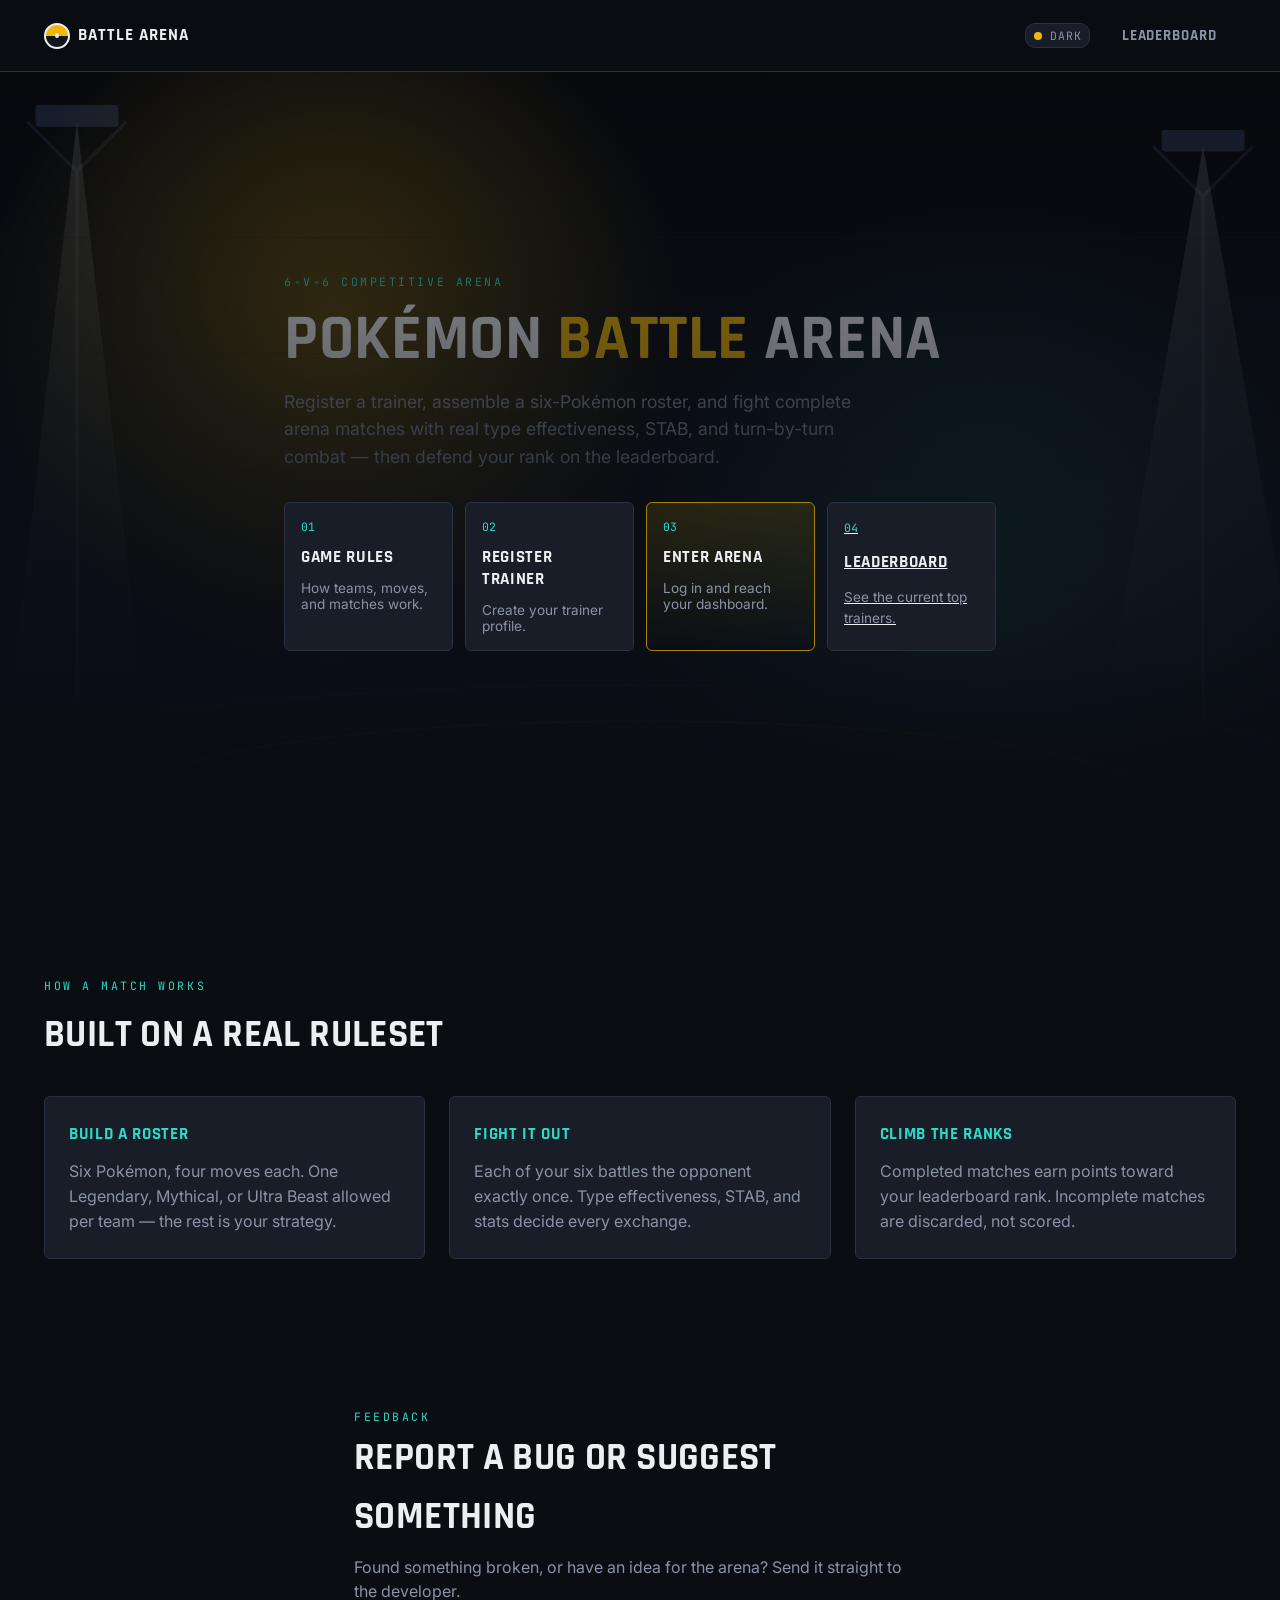
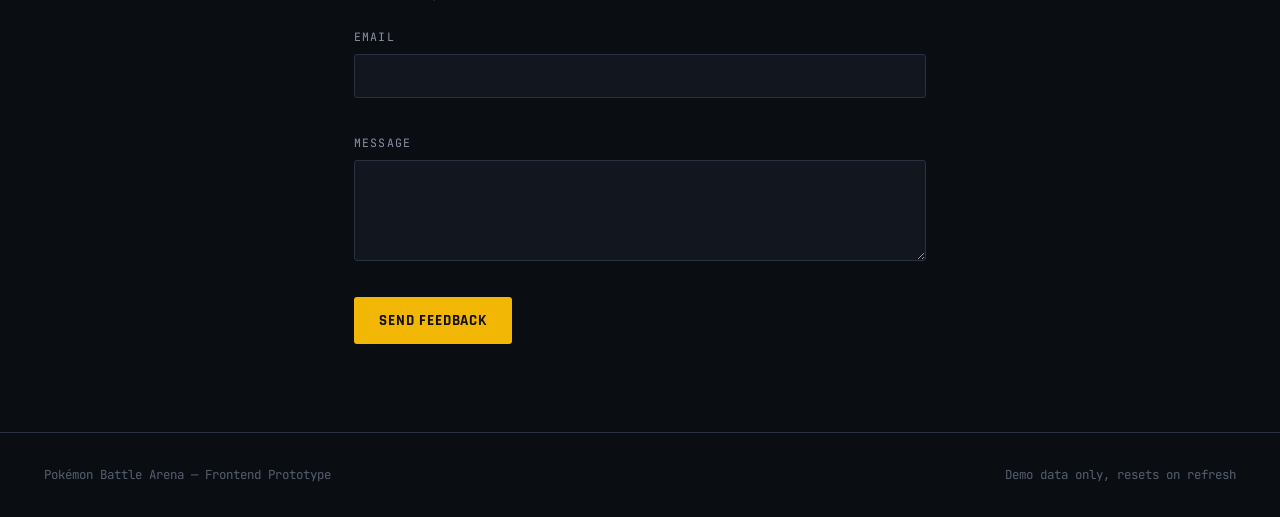
==== commit e4b9942c: "Integrate cookie based authentication" ====
--- a/frontend/index.html
+++ b/frontend/index.html
@@ -296,6 +296,8 @@
   <script src="js/data.js"></script>
   <script src="js/theme.js"></script>
   <script src="js/modal.js"></script>
+  <script src="js/session.js"></script>
+  <script src="js/api.js"></script>
   <script src="js/auth.js"></script>
   <script src="js/home.js"></script>
 </body>
--- a/frontend/css/style.css
+++ b/frontend/css/style.css
@@ -1,179 +1,563 @@
-/* ==========================================================
-   STYLE.CSS — Pokémon Battle Arena design system
-   Dark, minimal, competitive-arena aesthetic
-   ========================================================== */
-
+/* ============================================================
+   POKÉMON BATTLE ARENA — DESIGN SYSTEM
+   Shared across every page. Page-specific CSS lives in its own file
+   and should only ever ADD to this, never override its tokens.
+   ============================================================ */
+
+/* ---------- Fonts ---------- */
+@import url('https://fonts.googleapis.com/css2?family=Rajdhani:wght@500;600;700&family=Inter:wght@400;500;600&family=JetBrains+Mono:wght@400;500;600&display=swap');
+
+/* ---------- Design tokens: DARK (default) ---------- */
 :root {
-  --bg: #0b0d10;
-  --surface: #14171c;
-  --surface-2: #1a1e24;
-  --border: #262b33;
-  --text: #e9edf2;
-  --text-dim: #8b93a1;
-  --text-faint: #565e6c;
-  --accent: #4fd1a5;
-  --accent-dim: #2f9873;
-  --danger: #e0596b;
-  --warn: #e0b355;
-  --radius: 10px;
-  --font-display: "Rajdhani", "Segoe UI", sans-serif;
-  --font-body: "Inter", "Segoe UI", sans-serif;
-}
-
-* {
+  --bg: #0a0d12;
+  --bg-elevated: #12161f;
+  --surface: #181d28;
+  --surface-2: #1f2530;
+  --accent-primary: #f2b705;
+  --accent-primary-dim: #a9820a;
+  --accent-secondary: #2fd9c6;
+  --text: #eceef2;
+  --text-muted: #8a93a6;
+  --text-faint: #565f70;
+  --border: #2a3140;
+  --border-strong: #3a4356;
+  --success: #4cc38a;
+  --warning: #e0a83e;
+  --danger: #e5484d;
+
+  --shadow-soft: 0 8px 24px rgba(0, 0, 0, 0.35);
+  --shadow-hard: 0 16px 40px rgba(0, 0, 0, 0.5);
+
+  --font-display: 'Rajdhani', 'Arial Narrow', sans-serif;
+  --font-body: 'Inter', system-ui, sans-serif;
+  --font-mono: 'JetBrains Mono', 'Courier New', monospace;
+
+  --space-1: 0.25rem;
+  --space-2: 0.5rem;
+  --space-3: 0.75rem;
+  --space-4: 1rem;
+  --space-5: 1.5rem;
+  --space-6: 2rem;
+  --space-7: 3rem;
+  --space-8: 4.5rem;
+
+  --radius-sm: 3px;
+  --radius-md: 6px;
+  --radius-lg: 10px;
+
+  --ease: cubic-bezier(0.2, 0.7, 0.2, 1);
+  --t-fast: 120ms;
+  --t-med: 220ms;
+  --t-slow: 420ms;
+
+  --max-width: 1240px;
+  --header-height: 72px;
+}
+
+/* ---------- Design tokens: LIGHT ----------
+   Not an inversion: warm paper-grey surfaces, deep ink text,
+   the gold/cyan accents are darkened to hold contrast on light ground. */
+[data-theme='light'] {
+  --bg: #f2f0ea;
+  --bg-elevated: #ffffff;
+  --surface: #ffffff;
+  --surface-2: #eae7de;
+  --accent-primary: #b3810a;
+  --accent-primary-dim: #8a6408;
+  --accent-secondary: #147a6f;
+  --text: #191c22;
+  --text-muted: #565f70;
+  --text-faint: #8a93a6;
+  --border: #d8d3c4;
+  --border-strong: #c2bcaa;
+  --success: #1f8f5f;
+  --warning: #a06a13;
+  --danger: #c22b30;
+
+  --shadow-soft: 0 8px 24px rgba(30, 25, 15, 0.08);
+  --shadow-hard: 0 16px 40px rgba(30, 25, 15, 0.14);
+}
+
+/* ---------- Reset ---------- */
+*,
+*::before,
+*::after {
   box-sizing: border-box;
 }
 
-html,
+html {
+  scroll-behavior: smooth;
+}
+
 body {
   margin: 0;
-  padding: 0;
-}
-
-body {
   background: var(--bg);
   color: var(--text);
   font-family: var(--font-body);
-  min-height: 100vh;
-  overflow-x: hidden;
-}
-
+  font-size: 16px;
+  line-height: 1.55;
+  -webkit-font-smoothing: antialiased;
+  transition: background var(--t-med) var(--ease), color var(--t-med) var(--ease);
+}
+
+img {
+  max-width: 100%;
+  display: block;
+}
+
+a {
+  color: inherit;
+}
+
+ul,
+ol {
+  margin: 0;
+  padding: 0;
+  list-style: none;
+}
+
+button,
+input,
+select,
+textarea {
+  font-family: inherit;
+  color: inherit;
+}
+
+@media (prefers-reduced-motion: reduce) {
+  *,
+  *::before,
+  *::after {
+    animation-duration: 0.001ms !important;
+    animation-iteration-count: 1 !important;
+    transition-duration: 0.001ms !important;
+    scroll-behavior: auto !important;
+  }
+}
+
+/* ---------- Focus states (accessibility, never removed) ---------- */
+:focus-visible {
+  outline: 2px solid var(--accent-secondary);
+  outline-offset: 3px;
+  border-radius: var(--radius-sm);
+}
+
+/* ---------- Typography ---------- */
 h1,
 h2,
 h3,
 h4 {
   font-family: var(--font-display);
   font-weight: 700;
+  letter-spacing: 0.01em;
   margin: 0;
-  letter-spacing: 0.02em;
+  color: var(--text);
+}
+
+h1 {
+  font-size: clamp(2.4rem, 5vw, 4.2rem);
+  line-height: 1.02;
+  text-transform: uppercase;
+}
+
+h2 {
+  font-size: clamp(1.7rem, 3vw, 2.4rem);
+  text-transform: uppercase;
+}
+
+h3 {
+  font-size: 1.25rem;
+  text-transform: uppercase;
+  letter-spacing: 0.04em;
 }
 
 p {
   margin: 0;
-  color: var(--text-dim);
-  line-height: 1.5;
-}
-
-a {
-  color: inherit;
-}
-
-button {
-  font-family: var(--font-body);
+  color: var(--text-muted);
+}
+
+.eyebrow {
+  font-family: var(--font-mono);
+  font-size: 0.72rem;
+  letter-spacing: 0.22em;
+  text-transform: uppercase;
+  color: var(--accent-secondary);
+}
+
+.data-readout {
+  font-family: var(--font-mono);
+}
+
+/* ---------- Layout helpers ---------- */
+.container {
+  width: 100%;
+  max-width: var(--max-width);
+  margin-inline: auto;
+  padding-inline: var(--space-5);
+}
+
+.visually-hidden {
+  position: absolute;
+  width: 1px;
+  height: 1px;
+  overflow: hidden;
+  clip: rect(0 0 0 0);
+  white-space: nowrap;
+}
+
+.skip-link {
+  position: absolute;
+  top: -48px;
+  left: var(--space-4);
+  background: var(--accent-primary);
+  color: #0a0d12;
+  padding: var(--space-2) var(--space-4);
+  border-radius: var(--radius-sm);
+  font-family: var(--font-display);
+  font-weight: 700;
+  text-transform: uppercase;
+  z-index: 500;
+  transition: top var(--t-fast) var(--ease);
+}
+
+.skip-link:focus {
+  top: var(--space-4);
+}
+
+/* ---------- Site header / nav ---------- */
+.site-header {
+  position: sticky;
+  top: 0;
+  z-index: 100;
+  height: var(--header-height);
+  display: flex;
+  align-items: center;
+  background: rgba(10, 13, 18, 0.86);
+  backdrop-filter: blur(6px);
+  border-bottom: 1px solid var(--border);
+}
+
+[data-theme='light'] .site-header {
+  background: rgba(242, 240, 234, 0.9);
+}
+
+.site-header .container {
+  display: flex;
+  align-items: center;
+  justify-content: space-between;
+  gap: var(--space-4);
+}
+
+.brand {
+  display: flex;
+  align-items: center;
+  gap: var(--space-2);
+  font-family: var(--font-display);
+  font-weight: 700;
+  font-size: 1.05rem;
+  letter-spacing: 0.06em;
+  text-transform: uppercase;
+  text-decoration: none;
+}
+
+.brand-mark {
+  width: 26px;
+  height: 26px;
+  border-radius: 50%;
+  background: linear-gradient(180deg, var(--accent-primary) 50%, var(--bg-elevated) 50%);
+  border: 2px solid var(--text);
+  position: relative;
+  flex-shrink: 0;
+}
+
+.brand-mark::after {
+  content: '';
+  position: absolute;
+  inset: 40%;
+  background: var(--bg);
+  border: 2px solid var(--text);
+  border-radius: 50%;
+}
+
+.header-actions {
+  display: flex;
+  align-items: center;
+  gap: var(--space-3);
+}
+
+/* ---------- Theme toggle ---------- */
+.theme-toggle {
+  display: inline-flex;
+  align-items: center;
+  gap: var(--space-2);
+  background: var(--surface);
+  border: 1px solid var(--border);
+  border-radius: var(--radius-lg);
+  padding: var(--space-1) var(--space-2);
   cursor: pointer;
-  border: none;
-  border-radius: 6px;
-  transition: all 0.15s ease;
-}
-
-button:focus-visible,
-input:focus-visible,
-select:focus-visible {
-  outline: 2px solid var(--accent);
-  outline-offset: 2px;
-}
-
+  font-family: var(--font-mono);
+  font-size: 0.72rem;
+  letter-spacing: 0.08em;
+  text-transform: uppercase;
+  color: var(--text-muted);
+  transition: border-color var(--t-fast) var(--ease);
+}
+
+.theme-toggle:hover {
+  border-color: var(--border-strong);
+}
+
+.theme-toggle .dot {
+  width: 8px;
+  height: 8px;
+  border-radius: 50%;
+  background: var(--accent-primary);
+  transition: transform var(--t-fast) var(--ease);
+}
+
+[data-theme='light'] .theme-toggle .dot {
+  background: var(--accent-secondary);
+}
+
+/* ============================================================
+   BUTTONS
+   ============================================================ */
 .btn {
-  padding: 12px 22px;
-  font-size: 14px;
-  font-weight: 600;
-  letter-spacing: 0.03em;
-  text-transform: uppercase;
-  background: var(--surface-2);
+  --btn-fg: var(--bg);
+  display: inline-flex;
+  align-items: center;
+  justify-content: center;
+  gap: var(--space-2);
+  font-family: var(--font-display);
+  font-weight: 700;
+  font-size: 0.95rem;
+  letter-spacing: 0.06em;
+  text-transform: uppercase;
+  padding: 0.85em 1.6em;
+  border-radius: var(--radius-sm);
+  border: 1px solid transparent;
+  cursor: pointer;
+  text-decoration: none;
+  transition: transform var(--t-fast) var(--ease), box-shadow var(--t-fast) var(--ease),
+    background var(--t-fast) var(--ease), border-color var(--t-fast) var(--ease);
+}
+
+.btn:active {
+  transform: translateY(1px);
+}
+
+.btn-primary {
+  background: var(--accent-primary);
+  color: #14110a;
+}
+
+.btn-primary:hover {
+  box-shadow: 0 0 0 3px rgba(242, 183, 5, 0.18);
+}
+
+.btn-secondary {
+  background: transparent;
   color: var(--text);
-  border: 1px solid var(--border);
-}
-
-.btn:hover {
-  border-color: var(--accent-dim);
-  color: var(--accent);
-}
-
-.btn-primary {
-  background: var(--accent);
-  color: #06110c;
-  border-color: var(--accent);
-}
-
-.btn-primary:hover {
-  background: var(--accent-dim);
-  color: #06110c;
+  border-color: var(--border-strong);
+}
+
+.btn-secondary:hover {
+  border-color: var(--accent-secondary);
+  color: var(--accent-secondary);
+}
+
+.btn-ghost {
+  background: transparent;
+  color: var(--text-muted);
+  padding: 0.85em 1.2em;
+}
+
+.btn-ghost:hover {
+  color: var(--text);
 }
 
 .btn-danger {
   background: transparent;
   color: var(--danger);
-  border: 1px solid var(--danger);
+  border-color: var(--danger);
 }
 
 .btn-danger:hover {
   background: var(--danger);
-  color: #1a0508;
-}
-
-.btn-ghost {
-  background: transparent;
-  border: 1px solid var(--border);
-  color: var(--text-dim);
-}
-
-.btn-ghost:hover {
-  color: var(--text);
-  border-color: var(--text-dim);
-}
-
-.btn-sm {
-  padding: 8px 14px;
-  font-size: 12px;
+  color: #1a0708;
 }
 
 .btn-block {
   width: 100%;
 }
 
-.btn:disabled {
-  opacity: 0.4;
+.btn[disabled] {
+  opacity: 0.45;
   cursor: not-allowed;
 }
 
-.container {
-  max-width: 1200px;
-  margin: 0 auto;
-  padding: 0 24px;
-}
-
-/* ---------- Cards ---------- */
+/* ============================================================
+   SIGNATURE ELEMENT: scanner corner-bracket reticle
+   Applied via .reticle. Brackets sit flush on the element and
+   snap outward with a lock-on motion on hover/focus-within.
+   ============================================================ */
+.reticle {
+  position: relative;
+}
+
+.reticle::before,
+.reticle::after,
+.reticle .rt-tl,
+.reticle .rt-br {
+  content: '';
+  position: absolute;
+  width: 14px;
+  height: 14px;
+  border: 2px solid var(--accent-primary);
+  opacity: 0;
+  transition: opacity var(--t-fast) var(--ease), transform var(--t-med) var(--ease);
+  pointer-events: none;
+}
+
+.reticle::before {
+  top: -6px;
+  left: -6px;
+  border-right: none;
+  border-bottom: none;
+  transform: translate(6px, 6px);
+}
+
+.reticle::after {
+  bottom: -6px;
+  right: -6px;
+  border-left: none;
+  border-top: none;
+  transform: translate(-6px, -6px);
+}
+
+.reticle:hover::before,
+.reticle:hover::after,
+.reticle:focus-within::before,
+.reticle:focus-within::after {
+  opacity: 1;
+  transform: translate(0, 0);
+}
+
+/* ============================================================
+   CARDS / SURFACES
+   ============================================================ */
 .card {
   background: var(--surface);
   border: 1px solid var(--border);
-  border-radius: var(--radius);
-  padding: 20px;
-}
-
-/* ---------- Modal ---------- */
-.modal-backdrop {
+  border-radius: var(--radius-md);
+  padding: var(--space-5);
+}
+
+.card-elevated {
+  background: var(--bg-elevated);
+  box-shadow: var(--shadow-soft);
+}
+
+/* ============================================================
+   FORM ELEMENTS
+   ============================================================ */
+.field {
+  display: flex;
+  flex-direction: column;
+  gap: var(--space-2);
+  margin-bottom: var(--space-4);
+}
+
+.field label {
+  font-family: var(--font-mono);
+  font-size: 0.72rem;
+  letter-spacing: 0.1em;
+  text-transform: uppercase;
+  color: var(--text-muted);
+}
+
+.field input,
+.field textarea,
+.field select {
+  background: var(--bg-elevated);
+  border: 1px solid var(--border);
+  border-radius: var(--radius-sm);
+  padding: 0.75em 0.9em;
+  font-size: 0.95rem;
+  color: var(--text);
+  transition: border-color var(--t-fast) var(--ease);
+}
+
+.field input:focus,
+.field textarea:focus,
+.field select:focus {
+  border-color: var(--accent-secondary);
+  outline: none;
+}
+
+.field-error {
+  font-family: var(--font-mono);
+  font-size: 0.78rem;
+  color: var(--danger);
+  min-height: 1em;
+}
+
+.field.has-error input,
+.field.has-error textarea {
+  border-color: var(--danger);
+}
+
+.form-success {
+  font-family: var(--font-mono);
+  font-size: 0.85rem;
+  color: var(--success);
+  border: 1px solid var(--success);
+  border-radius: var(--radius-sm);
+  padding: var(--space-3) var(--space-4);
+  background: rgba(76, 195, 138, 0.08);
+}
+
+/* ============================================================
+   MODAL SYSTEM
+   Structure: <div class="modal-overlay"><div class="modal" role="dialog">
+   Controlled purely via .is-open class + JS in js/modal.js
+   ============================================================ */
+.modal-overlay {
   position: fixed;
   inset: 0;
-  background: rgba(4, 5, 7, 0.75);
-  backdrop-filter: blur(3px);
-  display: flex;
+  background: rgba(4, 5, 8, 0.72);
+  display: none;
   align-items: center;
   justify-content: center;
-  z-index: 200;
-  padding: 20px;
-  animation: fadeIn 0.15s ease;
+  padding: var(--space-4);
+  z-index: 300;
+  opacity: 0;
+  transition: opacity var(--t-med) var(--ease);
+}
+
+.modal-overlay.is-open {
+  display: flex;
+  opacity: 1;
 }
 
 .modal {
-  background: var(--surface);
-  border: 1px solid var(--border);
-  border-radius: var(--radius);
-  max-width: 520px;
+  background: var(--bg-elevated);
+  border: 1px solid var(--border-strong);
+  border-radius: var(--radius-lg);
+  box-shadow: var(--shadow-hard);
   width: 100%;
+  max-width: 480px;
   max-height: 88vh;
   overflow-y: auto;
-  padding: 28px;
-  animation: modalIn 0.18s ease;
+  padding: var(--space-6);
+  transform: translateY(14px) scale(0.98);
+  opacity: 0;
+  transition: transform var(--t-med) var(--ease), opacity var(--t-med) var(--ease);
+}
+
+.modal-overlay.is-open .modal {
+  transform: translateY(0) scale(1);
+  opacity: 1;
 }
 
 .modal.modal-wide {
@@ -182,1612 +566,119 @@
 
 .modal-header {
   display: flex;
+  align-items: flex-start;
   justify-content: space-between;
-  align-items: center;
-  margin-bottom: 18px;
+  gap: var(--space-4);
+  margin-bottom: var(--space-5);
 }
 
 .modal-close {
   background: none;
+  border: 1px solid var(--border);
+  border-radius: var(--radius-sm);
+  width: 34px;
+  height: 34px;
+  flex-shrink: 0;
+  font-size: 1.1rem;
+  line-height: 1;
+  cursor: pointer;
+  color: var(--text-muted);
+  transition: color var(--t-fast) var(--ease), border-color var(--t-fast) var(--ease);
+}
+
+.modal-close:hover {
+  color: var(--danger);
+  border-color: var(--danger);
+}
+
+/* ============================================================
+   SECTION / DIVIDER UTILITIES
+   ============================================================ */
+.section {
+  padding-block: var(--space-8);
+}
+
+.hairline {
   border: none;
-  color: var(--text-dim);
-  font-size: 22px;
-  line-height: 1;
-  padding: 4px 8px;
-}
-
-.modal-close:hover {
-  color: var(--text);
-}
-
-@keyframes fadeIn {
-  from {
-    opacity: 0;
-  }
-
-  to {
-    opacity: 1;
-  }
-}
-
-@keyframes modalIn {
-  from {
-    opacity: 0;
-    transform: translateY(8px) scale(0.98);
-  }
-
-  to {
-    opacity: 1;
-    transform: translateY(0) scale(1);
-  }
-}
-
-.rules-modal {
-  max-width: 860px;
-  width: 100%;
-  padding: 0;
-  overflow: hidden;
-  display: flex;
-  flex-direction: column;
-  max-height: 84vh;
-}
-
-.rules-modal-header {
+  border-top: 1px solid var(--border);
+  margin-block: var(--space-6);
+}
+
+.tag {
+  display: inline-flex;
+  align-items: center;
+  font-family: var(--font-mono);
+  font-size: 0.68rem;
+  letter-spacing: 0.08em;
+  text-transform: uppercase;
+  padding: 0.3em 0.6em;
+  border-radius: var(--radius-sm);
+  border: 1px solid var(--border-strong);
+  color: var(--text-muted);
+}
+
+/* ============================================================
+   TYPE PILLS / CATEGORY BADGE
+   Shared visual language for Pokémon types — used across the
+   Dashboard team builder, Pokédex, and Battle screens.
+   ============================================================ */
+.type-pill {
+  display: inline-flex;
+  align-items: center;
+  font-family: var(--font-mono);
+  font-size: 0.65rem;
+  letter-spacing: 0.06em;
+  text-transform: uppercase;
+  padding: 0.25em 0.55em;
+  border-radius: var(--radius-sm);
+  border: 1px solid var(--border-strong);
+  color: var(--text-muted);
+  margin-right: 0.3em;
+}
+
+.type-pill[data-type='Fire'] { color: #e0793f; border-color: #6b3a20; }
+.type-pill[data-type='Water'] { color: #4fa5e0; border-color: #204a6b; }
+.type-pill[data-type='Grass'] { color: #6bbf59; border-color: #2e4f26; }
+.type-pill[data-type='Electric'] { color: #e0c93f; border-color: #6b5e20; }
+.type-pill[data-type='Psychic'] { color: #e068a8; border-color: #6b2c4c; }
+.type-pill[data-type='Ice'] { color: #7fd6d6; border-color: #285c5c; }
+.type-pill[data-type='Dragon'] { color: #8f7ae0; border-color: #3a2f6b; }
+.type-pill[data-type='Dark'] { color: #9a8f7f; border-color: #3f382f; }
+.type-pill[data-type='Fairy'] { color: #e0a0c8; border-color: #6b3f56; }
+.type-pill[data-type='Fighting'] { color: #c25b4a; border-color: #5c2a20; }
+.type-pill[data-type='Flying'] { color: #a8c0e0; border-color: #3f4f6b; }
+.type-pill[data-type='Poison'] { color: #a868c9; border-color: #4c2c5c; }
+.type-pill[data-type='Ground'] { color: #cba15c; border-color: #5c4820; }
+.type-pill[data-type='Rock'] { color: #baa06a; border-color: #574a29; }
+.type-pill[data-type='Bug'] { color: #a8c53f; border-color: #4c5a1c; }
+.type-pill[data-type='Ghost'] { color: #7566bf; border-color: #362d5c; }
+.type-pill[data-type='Steel'] { color: #b9c2cc; border-color: #52585f; }
+.type-pill[data-type='Normal'] { color: #b9b7a8; border-color: #55534a; }
+
+.category-badge {
+  display: inline-flex;
+  font-family: var(--font-mono);
+  font-size: 0.64rem;
+  letter-spacing: 0.08em;
+  text-transform: uppercase;
+  padding: 0.25em 0.55em;
+  border-radius: var(--radius-sm);
+  border: 1px solid var(--accent-primary-dim);
+  color: var(--accent-primary);
+}
+
+/* ---------- Site footer ---------- */
+.site-footer {
+  border-top: 1px solid var(--border);
+  padding-block: var(--space-6);
+  color: var(--text-faint);
+  font-family: var(--font-mono);
+  font-size: 0.78rem;
+}
+
+.site-footer .container {
   display: flex;
   justify-content: space-between;
-  align-items: center;
-  padding: 20px 24px;
-  border-bottom: 1px solid var(--border);
-}
-
-.rules-body {
-  display: flex;
-  flex: 1;
-  min-height: 0;
-}
-
-.rules-tabs {
-  width: 200px;
-  flex-shrink: 0;
-  border-right: 1px solid var(--border);
-  padding: 14px 0;
-  display: flex;
-  flex-direction: column;
-  gap: 2px;
-  overflow-y: auto;
-}
-
-.rules-tabs button {
-  text-align: left;
-  background: none;
-  border: none;
-  color: var(--text-dim);
-  padding: 11px 20px;
-  font-size: 13px;
-  font-weight: 500;
-  border-left: 3px solid transparent;
-  display: flex;
-  align-items: center;
-  gap: 9px;
-}
-
-.rules-tabs button svg {
-  width: 15px;
-  height: 15px;
-  flex-shrink: 0;
-}
-
-.rules-tabs button:hover {
-  color: var(--text);
-}
-
-.rules-tabs button.active {
-  color: var(--accent);
-  border-left-color: var(--accent);
-  background: var(--surface-2);
-}
-
-.rules-content {
-  flex: 1;
-  padding: 22px 26px;
-  overflow-y: auto;
-}
-
-.rules-content h4 {
-  font-size: 12px;
-  color: var(--accent);
-  text-transform: uppercase;
-  letter-spacing: 0.08em;
-  margin-bottom: 14px;
-}
-
-.rules-grid {
-  display: grid;
-  grid-template-columns: 1fr 1fr;
-  gap: 14px;
-}
-
-.rules-box {
-  background: var(--surface-2);
-  border: 1px solid var(--border);
-  border-radius: 8px;
-  padding: 14px;
-}
-
-.rules-box .rb-title {
-  display: flex;
-  align-items: center;
-  gap: 7px;
-  font-weight: 700;
-  font-size: 13px;
-  margin-bottom: 8px;
-  color: var(--text);
-}
-
-.rules-box .rb-title svg {
-  width: 14px;
-  height: 14px;
-  color: var(--accent);
-}
-
-.rules-box ul {
-  margin: 0;
-  padding-left: 16px;
-  color: var(--text-dim);
-  font-size: 12.5px;
-  line-height: 1.6;
-}
-
-.rules-box p {
-  font-size: 12.5px;
-  color: var(--text-dim);
-  line-height: 1.6;
-}
-
-@media (max-width: 640px) {
-  .rules-body {
-    flex-direction: column;
-  }
-
-  .rules-tabs {
-    width: 100%;
-    flex-direction: row;
-    overflow-x: auto;
-    border-right: none;
-    border-bottom: 1px solid var(--border);
-  }
-
-  .rules-tabs button {
-    border-left: none;
-    border-bottom: 3px solid transparent;
-    white-space: nowrap;
-  }
-
-  .rules-tabs button.active {
-    border-left-color: transparent;
-    border-bottom-color: var(--accent);
-  }
-
-  .rules-grid {
-    grid-template-columns: 1fr;
-  }
-}
-
-.field {
-  margin-bottom: 16px;
-}
-
-.field label {
-  display: block;
-  font-size: 12px;
-  text-transform: uppercase;
-  letter-spacing: 0.05em;
-  color: var(--text-dim);
-  margin-bottom: 6px;
-}
-
-.field input,
-.field select {
-  width: 100%;
-  padding: 11px 13px;
-  background: var(--surface-2);
-  border: 1px solid var(--border);
-  border-radius: 6px;
-  color: var(--text);
-  font-size: 14px;
-  font-family: var(--font-body);
-}
-
-.form-error {
-  color: var(--danger);
-  font-size: 13px;
-  margin-top: 10px;
-}
-
-.form-success {
-  color: var(--accent);
-  font-size: 13px;
-  margin-top: 10px;
-}
-
-/* ---------- Home Page ---------- */
-.home-hero {
-  min-height: 92vh;
-  display: flex;
-  flex-direction: column;
-  align-items: center;
-  justify-content: center;
-  padding: 60px 20px;
-  position: relative;
-  background:
-    radial-gradient(ellipse 700px 500px at 8% 60%, rgba(79, 209, 165, 0.10), transparent 70%),
-    radial-gradient(ellipse 700px 500px at 92% 55%, rgba(240, 128, 48, 0.10), transparent 70%),
-    var(--bg);
-  overflow: hidden;
-}
-
-.hero-glow-left,
-.hero-glow-right {
-  position: absolute;
-  top: 0;
-  bottom: 0;
-  width: 34%;
-  background-size: cover;
-  background-position: center;
-  opacity: 0.5;
-  filter: saturate(1.1);
-  pointer-events: none;
-  -webkit-mask-image: linear-gradient(90deg, rgba(0, 0, 0, 0.9), transparent);
-  mask-image: linear-gradient(90deg, rgba(0, 0, 0, 0.9), transparent);
-}
-
-.hero-glow-left {
-  left: 0;
-  background-image: radial-gradient(circle at 30% 60%, rgba(248, 208, 48, 0.18), transparent 60%);
-}
-
-.hero-glow-right {
-  right: 0;
-  -webkit-mask-image: linear-gradient(270deg, rgba(0, 0, 0, 0.9), transparent);
-  mask-image: linear-gradient(270deg, rgba(0, 0, 0, 0.9), transparent);
-  background-image: radial-gradient(circle at 70% 55%, rgba(240, 128, 48, 0.18), transparent 60%);
-}
-
-.hero-glass {
-  position: relative;
-  z-index: 2;
-  width: 100%;
-  max-width: 620px;
-  background: rgba(20, 23, 28, 0.55);
-  border: 1px solid var(--border);
-  border-radius: 20px;
-  backdrop-filter: blur(14px);
-  padding: 48px 40px 36px;
-  text-align: center;
-  box-shadow: 0 30px 60px -20px rgba(0, 0, 0, 0.6);
-}
-
-.home-hero .eyebrow {
-  color: var(--accent);
-  font-size: 12px;
-  letter-spacing: 0.3em;
-  text-transform: uppercase;
-  margin-bottom: 16px;
-  font-weight: 700;
-}
-
-.home-hero h1 {
-  font-size: clamp(34px, 6vw, 52px);
-  line-height: 1.02;
-  color: var(--text);
-}
-
-.home-hero h1 span {
-  display: block;
-  color: var(--accent);
-}
-
-.home-hero .tagline {
-  margin: 18px auto 0;
-  font-size: 15px;
-  color: var(--text-dim);
-  max-width: 420px;
-  line-height: 1.6;
-}
-
-.home-actions {
-  margin-top: 32px;
-  display: grid;
-  grid-template-columns: repeat(4, 1fr);
-  gap: 12px;
-}
-
-.action-card {
-  background: var(--surface-2);
-  border: 1px solid var(--border);
-  border-radius: 12px;
-  padding: 18px 10px;
-  display: flex;
-  flex-direction: column;
-  align-items: center;
-  gap: 8px;
-  color: var(--text);
-  text-align: center;
-}
-
-.action-card:hover {
-  border-color: var(--accent-dim);
-  background: var(--surface);
-}
-
-.action-card.primary {
-  border-color: var(--accent);
-  box-shadow: 0 0 0 1px var(--accent) inset;
-}
-
-.action-card .icon {
-  color: var(--accent);
-}
-
-.action-card .icon svg {
-  width: 22px;
-  height: 22px;
-}
-
-.action-card .a-title {
-  font-size: 12px;
-  font-weight: 700;
-  letter-spacing: 0.03em;
-}
-
-.action-card .a-sub {
-  font-size: 10.5px;
-  color: var(--text-faint);
-}
-
-.feedback-section {
-  position: relative;
-  z-index: 2;
-  max-width: 620px;
-  margin: 30px auto 0;
-  padding: 0 20px;
-  text-align: center;
-}
-
-.feedback-section h3 {
-  color: var(--accent);
-  font-size: 13px;
-  letter-spacing: 0.1em;
-  text-transform: uppercase;
-}
-
-.feedback-section .sub {
-  margin-top: 6px;
-  margin-bottom: 18px;
-  font-size: 13px;
-}
-
-.feedback-row {
-  display: flex;
-  gap: 10px;
   flex-wrap: wrap;
-}
-
-.feedback-row .field-inline {
-  flex: 1;
-  min-width: 160px;
-  position: relative;
-}
-
-.feedback-row input {
-  width: 100%;
-  padding: 11px 13px 11px 34px;
-  background: var(--surface-2);
-  border: 1px solid var(--border);
-  border-radius: 8px;
-  color: var(--text);
-  font-size: 13px;
-}
-
-.feedback-row .field-inline .icon-inline {
-  position: absolute;
-  left: 11px;
-  top: 50%;
-  transform: translateY(-50%);
-  color: var(--text-faint);
-  pointer-events: none;
-  display: flex;
-}
-
-.feedback-row .icon-inline svg {
-  width: 14px;
-  height: 14px;
-}
-
-.feedback-row .btn {
-  white-space: nowrap;
-  display: flex;
-  align-items: center;
-  gap: 6px;
-}
-
-.home-footer {
-  position: relative;
-  z-index: 2;
-  margin-top: 26px;
-  font-size: 11px;
-  color: var(--text-faint);
-  text-align: center;
-}
-
-@media (max-width: 640px) {
-  .home-actions {
-    grid-template-columns: repeat(2, 1fr);
-  }
-
-  .hero-glass {
-    padding: 34px 20px 28px;
-  }
-}
-
-/* ---------- Header / Nav ---------- */
-.topbar {
-  display: flex;
-  align-items: center;
-  justify-content: space-between;
-  padding: 18px 24px;
-  border-bottom: 1px solid var(--border);
-}
-
-.brand {
-  font-family: var(--font-display);
-  font-weight: 700;
-  font-size: 18px;
-  letter-spacing: 0.04em;
-}
-
-.brand span {
-  color: var(--accent);
-}
-
-/* ---------- Dashboard layout ---------- */
-.dash-layout {
-  display: flex;
-  min-height: calc(100vh - 0px);
-}
-
-.dash-sidebar {
-  width: 230px;
-  flex-shrink: 0;
-  background: var(--surface);
-  border-right: 1px solid var(--border);
-  padding: 24px 0;
-  display: flex;
-  flex-direction: column;
-  min-height: 100vh;
-}
-
-.dash-sidebar .brand {
-  padding: 0 24px 24px;
-  border-bottom: 1px solid var(--border);
-  margin-bottom: 12px;
-}
-
-.dash-nav {
-  display: flex;
-  flex-direction: column;
-  gap: 2px;
-  flex: 1;
-}
-
-.dash-nav button {
-  text-align: left;
-  background: none;
-  border: none;
-  color: var(--text-dim);
-  padding: 12px 24px;
-  font-size: 14px;
-  font-weight: 500;
-  border-left: 3px solid transparent;
-}
-
-.dash-nav button:hover {
-  color: var(--text);
-  background: var(--surface-2);
-}
-
-.dash-nav button.active {
-  color: var(--accent);
-  border-left-color: var(--accent);
-  background: var(--surface-2);
-}
-
-.dash-nav .logout-btn {
-  margin-top: auto;
-  color: var(--danger);
-}
-
-.dash-main {
-  flex: 1;
-  padding: 32px;
-  min-width: 0;
-}
-
-.stat-grid {
-  display: grid;
-  grid-template-columns: repeat(4, 1fr);
-  gap: 14px;
-  margin: 24px 0;
-}
-
-.stat-card {
-  background: var(--surface);
-  border: 1px solid var(--border);
-  border-radius: var(--radius);
-  padding: 18px;
-}
-
-.stat-card .label {
-  font-size: 12px;
-  text-transform: uppercase;
-  color: var(--text-faint);
-  letter-spacing: 0.05em;
-}
-
-.stat-card .value {
-  font-size: 30px;
-  font-family: var(--font-display);
-  font-weight: 700;
-  margin-top: 6px;
-}
-
-.section-title {
-  font-size: 13px;
-  text-transform: uppercase;
-  letter-spacing: 0.08em;
-  color: var(--text-faint);
-  margin: 30px 0 12px;
-}
-
-.team-grid-preview {
-  display: grid;
-  grid-template-columns: repeat(6, 1fr);
-  gap: 10px;
-}
-
-.mini-pokemon-card {
-  background: var(--surface-2);
-  border: 1px solid var(--border);
-  border-radius: 8px;
-  padding: 10px;
-  text-align: center;
-}
-
-.mini-pokemon-card img {
-  width: 56px;
-  height: 56px;
-  object-fit: contain;
-}
-
-.mini-pokemon-card .name {
-  font-size: 12px;
-  font-weight: 600;
-  margin-top: 4px;
-}
-
-.mini-pokemon-card .types {
-  display: flex;
-  gap: 4px;
-  justify-content: center;
-  margin-top: 4px;
-  flex-wrap: wrap;
-}
-
-.type-badge {
-  font-size: 10px;
-  padding: 2px 7px;
-  border-radius: 4px;
-  font-weight: 700;
-  letter-spacing: 0.03em;
-}
-
-/* ---------- Team builder ---------- */
-.team-grid {
-  display: grid;
-  grid-template-columns: repeat(3, 1fr);
-  gap: 16px;
-  margin-top: 20px;
-}
-
-.team-slot {
-  background: var(--surface);
-  border: 1.5px dashed var(--border);
-  border-radius: var(--radius);
-  min-height: 190px;
-  display: flex;
-  flex-direction: column;
-  align-items: center;
-  justify-content: center;
-  cursor: pointer;
-  padding: 16px;
-  text-align: center;
-  transition: border-color 0.15s;
-}
-
-.team-slot:hover {
-  border-color: var(--accent-dim);
-}
-
-.team-slot.filled {
-  border-style: solid;
-  border-color: var(--border);
-  cursor: default;
-}
-
-.team-slot .add-icon {
-  font-size: 28px;
-  color: var(--text-faint);
-  margin-bottom: 8px;
-}
-
-.team-slot .add-label {
-  font-size: 12px;
-  color: var(--text-faint);
-  letter-spacing: 0.05em;
-}
-
-.team-slot img {
-  width: 76px;
-  height: 76px;
-  object-fit: contain;
-}
-
-.team-slot .name {
-  font-weight: 700;
-  margin-top: 6px;
-}
-
-.team-slot .types {
-  display: flex;
-  gap: 5px;
-  margin-top: 6px;
-}
-
-.team-slot .slot-actions {
-  margin-top: 10px;
-  display: flex;
-  gap: 8px;
-}
-
-/* ---------- Pokedex ---------- */
-.pokedex-toolbar {
-  display: flex;
-  gap: 12px;
-  margin: 20px 0;
-  flex-wrap: wrap;
-}
-
-.pokedex-toolbar input,
-.pokedex-toolbar select {
-  padding: 10px 13px;
-  background: var(--surface-2);
-  border: 1px solid var(--border);
-  border-radius: 6px;
-  color: var(--text);
-  font-size: 14px;
-}
-
-.pokedex-toolbar input {
-  flex: 1;
-  min-width: 180px;
-}
-
-.pokedex-grid {
-  display: grid;
-  grid-template-columns: repeat(4, 1fr);
-  gap: 14px;
-}
-
-.dex-card {
-  background: var(--surface);
-  border: 1px solid var(--border);
-  border-radius: var(--radius);
-  padding: 14px;
-  cursor: pointer;
-  text-align: center;
-  transition: transform 0.12s, border-color 0.12s;
-}
-
-.dex-card:hover {
-  border-color: var(--accent-dim);
-  transform: translateY(-2px);
-}
-
-.dex-card img {
-  width: 70px;
-  height: 70px;
-  object-fit: contain;
-}
-
-.dex-card .name {
-  font-weight: 700;
-  margin-top: 6px;
-}
-
-.dex-card .cat {
-  font-size: 11px;
-  color: var(--text-faint);
-  margin-top: 2px;
-}
-
-.dex-card .types {
-  display: flex;
-  gap: 5px;
-  justify-content: center;
-  margin-top: 6px;
-}
-
-.dex-card .bst {
-  font-size: 11px;
-  color: var(--text-dim);
-  margin-top: 6px;
-}
-
-.stat-row {
-  display: grid;
-  grid-template-columns: 90px 1fr 32px;
-  align-items: center;
-  gap: 10px;
-  margin: 5px 0;
-}
-
-.stat-label {
-  font-size: 11px;
-  color: var(--text-faint);
-  text-transform: uppercase;
-}
-
-.stat-track {
-  height: 6px;
-  background: var(--surface-2);
-  border-radius: 4px;
-  overflow: hidden;
-}
-
-.stat-fill {
-  height: 100%;
-  background: var(--accent);
-  border-radius: 4px;
-}
-
-.stat-value {
-  font-size: 12px;
-  text-align: right;
-  color: var(--text-dim);
-}
-
-.move-list {
-  display: flex;
-  flex-direction: column;
-  gap: 6px;
-  margin-top: 8px;
-}
-
-.move-row {
-  display: flex;
-  align-items: center;
-  justify-content: space-between;
-  background: var(--surface-2);
-  border: 1px solid var(--border);
-  border-radius: 6px;
-  padding: 8px 12px;
-  font-size: 13px;
-  cursor: pointer;
-}
-
-.move-row.selected {
-  border-color: var(--accent);
-  background: rgba(79, 209, 165, 0.08);
-}
-
-.move-row .move-power {
-  color: var(--text-faint);
-  font-size: 12px;
-}
-
-.picker-list {
-  display: flex;
-  flex-direction: column;
-  gap: 8px;
-  max-height: 320px;
-  overflow-y: auto;
-  margin-top: 10px;
-}
-
-.picker-row {
-  display: flex;
-  align-items: center;
-  gap: 12px;
-  background: var(--surface-2);
-  border: 1px solid var(--border);
-  border-radius: 8px;
-  padding: 8px 12px;
-  cursor: pointer;
-}
-
-.picker-row:hover {
-  border-color: var(--accent-dim);
-}
-
-.picker-row.disabled {
-  opacity: 0.35;
-  cursor: not-allowed;
-}
-
-.picker-row img {
-  width: 42px;
-  height: 42px;
-  object-fit: contain;
-}
-
-.picker-row .picker-name {
-  font-weight: 600;
-  flex: 1;
-}
-
-/* ---------- Leaderboard ---------- */
-.lb-title-row {
-  display: flex;
-  align-items: center;
-  gap: 10px;
-}
-
-.lb-title-row .icon {
-  color: var(--warn);
-  display: flex;
-}
-
-.lb-title-row .icon svg {
-  width: 22px;
-  height: 22px;
-}
-
-.lb-table {
-  width: 100%;
-  border-collapse: collapse;
-  margin-top: 20px;
-}
-
-.lb-table th {
-  text-align: left;
-  font-size: 11px;
-  text-transform: uppercase;
-  letter-spacing: 0.06em;
-  color: var(--text-faint);
-  padding: 10px 14px;
-  border-bottom: 1px solid var(--border);
-}
-
-.lb-table td {
-  padding: 13px 14px;
-  border-bottom: 1px solid var(--border);
-  font-size: 14px;
-  vertical-align: middle;
-}
-
-.lb-table tr.me {
-  background: rgba(79, 209, 165, 0.07);
-}
-
-.lb-table tr.me td:first-child {
-  color: var(--accent);
-  font-weight: 700;
-}
-
-.lb-table tr.rank-1 {
-  background: linear-gradient(90deg, rgba(248, 208, 48, 0.10), transparent);
-}
-
-.rank-cell {
-  font-family: var(--font-display);
-  font-weight: 700;
-}
-
-.rank-medal {
-  display: inline-flex;
-  align-items: center;
-  justify-content: center;
-  width: 26px;
-  height: 26px;
-  border-radius: 50%;
-  font-size: 12px;
-  font-weight: 800;
-  color: #1a1406;
-}
-
-.rank-medal.gold {
-  background: linear-gradient(135deg, #f8d030, #c99a1e);
-}
-
-.rank-medal.silver {
-  background: linear-gradient(135deg, #d8dde3, #9aa2ac);
-}
-
-.rank-medal.bronze {
-  background: linear-gradient(135deg, #d8975a, #a3652f);
-}
-
-.trainer-cell {
-  display: flex;
-  align-items: center;
-  gap: 10px;
-}
-
-.trainer-avatar {
-  width: 30px;
-  height: 30px;
-  border-radius: 50%;
-  object-fit: cover;
-  border: 1px solid var(--border);
-  background: var(--surface-2);
-}
-
-.points-cell {
-  display: flex;
-  align-items: center;
-  gap: 6px;
-  font-weight: 700;
-}
-
-.points-cell .flame {
-  color: var(--warn);
-  display: flex;
-}
-
-.points-cell .flame svg {
-  width: 13px;
-  height: 13px;
-}
-
-.points-cell.hot .flame {
-  color: #f08030;
-}
-
-/* ---------- Last Battle ---------- */
-.last-battle-card {
-  display: grid;
-  grid-template-columns: repeat(4, 1fr);
-  gap: 14px;
-  margin-top: 10px;
-}
-
-.status-pill {
-  display: inline-block;
-  padding: 3px 10px;
-  border-radius: 20px;
-  font-size: 11px;
-  text-transform: uppercase;
-  font-weight: 700;
-  letter-spacing: 0.04em;
-}
-
-.status-pill.completed {
-  background: rgba(79, 209, 165, 0.15);
-  color: var(--accent);
-}
-
-.status-pill.abandoned {
-  background: rgba(224, 89, 107, 0.15);
-  color: var(--danger);
-}
-
-/* ---------- Battle page ---------- */
-.battle-page {
-  min-height: 100vh;
-  display: flex;
-  flex-direction: column;
-  background: radial-gradient(ellipse 1000px 600px at 50% 0%, rgba(79, 209, 165, 0.06), transparent), var(--bg);
-}
-
-.battle-topbar {
-  display: flex;
-  justify-content: space-between;
-  align-items: center;
-  padding: 16px 24px;
-  border-bottom: 1px solid var(--border);
-}
-
-.battle-body {
-  flex: 1;
-  display: flex;
-  align-items: center;
-  justify-content: center;
-  padding: 24px;
-  position: relative;
-}
-
-.reveal-columns {
-  display: flex;
-  gap: 60px;
-  justify-content: center;
-  width: 100%;
-  max-width: 900px;
-}
-
-.reveal-col {
-  flex: 1;
-  display: flex;
-  flex-direction: column;
-  gap: 10px;
-}
-
-.reveal-col h4 {
-  text-align: center;
-  margin-bottom: 8px;
-  color: var(--text-dim);
-  font-size: 13px;
-  letter-spacing: 0.08em;
-  text-transform: uppercase;
-}
-
-.reveal-slot {
-  background: var(--surface);
-  border: 1px solid var(--border);
-  border-radius: 8px;
-  padding: 10px 14px;
-  display: flex;
-  align-items: center;
-  gap: 10px;
-  animation: slideIn 0.35s ease both;
-}
-
-.reveal-slot img {
-  width: 36px;
-  height: 36px;
-  object-fit: contain;
-}
-
-.reveal-slot.mystery {
-  color: var(--text-faint);
-  justify-content: center;
-}
-
-@keyframes slideIn {
-  from {
-    opacity: 0;
-    transform: translateY(10px);
-  }
-
-  to {
-    opacity: 1;
-    transform: translateY(0);
-  }
-}
-
-.preparing-text {
-  text-align: center;
-  margin: 26px 0;
-  color: var(--text-dim);
-  font-size: 14px;
-  letter-spacing: 0.08em;
-  text-transform: uppercase;
-  animation: pulse 1.4s infinite;
-}
-
-@keyframes pulse {
-
-  0%,
-  100% {
-    opacity: 0.5;
-  }
-
-  50% {
-    opacity: 1;
-  }
-}
-
-.match-intro {
-  text-align: center;
-}
-
-.match-intro .match-num {
-  font-family: var(--font-display);
-  font-size: 54px;
-  font-weight: 700;
-  color: var(--accent);
-}
-
-.match-intro .sub {
-  margin-top: 10px;
-  color: var(--text-dim);
-  letter-spacing: 0.1em;
-  text-transform: uppercase;
-  font-size: 13px;
-}
-
-.opponent-display {
-  text-align: center;
-  max-width: 420px;
-}
-
-.opponent-display img {
-  width: 160px;
-  height: 160px;
-  object-fit: contain;
-  filter: drop-shadow(0 10px 20px rgba(0, 0, 0, 0.4));
-}
-
-.opponent-display h2 {
-  margin-top: 10px;
-}
-
-.opponent-display .types {
-  display: flex;
-  gap: 6px;
-  justify-content: center;
-  margin: 10px 0 18px;
-}
-
-.trainer-select-grid {
-  display: grid;
-  grid-template-columns: repeat(3, 1fr);
-  gap: 14px;
-  max-width: 760px;
-}
-
-.trainer-pick-card {
-  background: var(--surface);
-  border: 1px solid var(--border);
-  border-radius: var(--radius);
-  padding: 14px;
-  text-align: center;
-  cursor: pointer;
-}
-
-.trainer-pick-card:hover:not(.used) {
-  border-color: var(--accent-dim);
-  transform: translateY(-2px);
-}
-
-.trainer-pick-card.used {
-  opacity: 0.3;
-  cursor: not-allowed;
-}
-
-.trainer-pick-card img {
-  width: 60px;
-  height: 60px;
-  object-fit: contain;
-}
-
-.vs-overlay {
-  text-align: center;
-}
-
-.vs-cards {
-  display: flex;
-  align-items: center;
-  gap: 30px;
-  justify-content: center;
-}
-
-.vs-card {
-  text-align: center;
-}
-
-.vs-card img {
-  width: 110px;
-  height: 110px;
-  object-fit: contain;
-}
-
-.vs-label {
-  font-family: var(--font-display);
-  font-size: 26px;
-  font-weight: 700;
-  color: var(--text-faint);
-}
-
-.first-attacker-box {
-  margin-top: 28px;
-}
-
-.first-attacker-box .winner {
-  color: var(--accent);
-  font-family: var(--font-display);
-  font-size: 18px;
-  font-weight: 700;
-  margin-top: 8px;
-}
-
-.battlefield {
-  width: 100%;
-  max-width: 980px;
-  position: relative;
-  min-height: 460px;
-  background: linear-gradient(180deg, rgba(79, 209, 165, 0.05), transparent 40%), var(--surface);
-  border: 1px solid var(--border);
-  border-radius: 16px;
-  padding: 20px;
-  overflow: hidden;
-}
-
-.combatant {
-  position: absolute;
-  text-align: center;
-  transition: transform 0.2s;
-}
-
-.combatant img {
-  width: 120px;
-  height: 120px;
-  object-fit: contain;
-  filter: drop-shadow(0 8px 14px rgba(0, 0, 0, 0.5));
-}
-
-.combatant.opponent {
-  top: 24px;
-  right: 40px;
-}
-
-.combatant.trainer {
-  bottom: 90px;
-  left: 40px;
-}
-
-.combatant.hit {
-  animation: shake 0.35s;
-}
-
-.combatant.attack-lunge {
-  animation: lunge 0.3s;
-}
-
-.combatant.fainted {
-  animation: faint 0.5s forwards;
-}
-
-@keyframes shake {
-
-  0%,
-  100% {
-    transform: translateX(0);
-  }
-
-  25% {
-    transform: translateX(-8px);
-  }
-
-  75% {
-    transform: translateX(8px);
-  }
-}
-
-@keyframes lunge {
-  50% {
-    transform: scale(1.08) translateY(-6px);
-  }
-}
-
-@keyframes faint {
-  to {
-    opacity: 0;
-    transform: translateY(20px) scale(0.7);
-  }
-}
-
-.hp-panel {
-  width: 200px;
-}
-
-.hp-panel.opponent-hp {
-  position: absolute;
-  top: 18px;
-  left: 24px;
-}
-
-.hp-panel.trainer-hp {
-  position: absolute;
-  bottom: 100px;
-  right: 24px;
-  text-align: right;
-}
-
-.hp-panel .name {
-  font-weight: 700;
-  font-size: 14px;
-  margin-bottom: 4px;
-}
-
-.hp-bar-track {
-  height: 10px;
-  background: var(--surface-2);
-  border: 1px solid var(--border);
-  border-radius: 6px;
-  overflow: hidden;
-}
-
-.hp-bar-fill {
-  height: 100%;
-  background: var(--accent);
-  transition: width 0.4s ease;
-}
-
-.hp-bar-fill.low {
-  background: var(--warn);
-}
-
-.hp-bar-fill.critical {
-  background: var(--danger);
-}
-
-.hp-numbers {
-  font-size: 11px;
-  color: var(--text-faint);
-  margin-top: 3px;
-}
-
-.center-event {
-  position: absolute;
-  top: 50%;
-  left: 50%;
-  transform: translate(-50%, -50%);
-  text-align: center;
-  pointer-events: none;
-  width: 90%;
-}
-
-.center-event .line1 {
-  font-family: var(--font-display);
-  font-size: 20px;
-  font-weight: 700;
-}
-
-.center-event .line2 {
-  font-size: 13px;
-  color: var(--accent);
-  margin-top: 4px;
-  letter-spacing: 0.04em;
-}
-
-.battle-log-panel {
-  position: absolute;
-  top: 20px;
-  right: 20px;
-  width: 220px;
-  background: rgba(20, 23, 28, 0.9);
-  border: 1px solid var(--border);
-  border-radius: 8px;
-  padding: 10px;
-  max-height: 160px;
-  overflow-y: auto;
-  font-size: 11px;
-  color: var(--text-dim);
-}
-
-.battle-log-panel .log-title {
-  font-size: 10px;
-  text-transform: uppercase;
-  color: var(--text-faint);
-  margin-bottom: 6px;
-  letter-spacing: 0.06em;
-}
-
-.battle-log-panel .log-line {
-  padding: 3px 0;
-  border-bottom: 1px solid var(--border);
-}
-
-.move-buttons {
-  position: absolute;
-  bottom: 16px;
-  left: 24px;
-  right: 24px;
-  display: grid;
-  grid-template-columns: repeat(4, 1fr);
-  gap: 8px;
-}
-
-.move-btn {
-  background: var(--surface-2);
-  border: 1px solid var(--border);
-  border-radius: 8px;
-  padding: 10px;
-  color: var(--text);
-  text-align: left;
-  font-size: 12px;
-}
-
-.move-btn:hover:not(:disabled) {
-  border-color: var(--accent);
-}
-
-.move-btn .mv-name {
-  font-weight: 700;
-  display: block;
-}
-
-.move-btn .mv-meta {
-  color: var(--text-faint);
-  font-size: 11px;
-  margin-top: 2px;
-}
-
-.exit-fab {
-  position: fixed;
-  top: 16px;
-  right: 24px;
-  z-index: 50;
-}
-
-.result-overlay {
-  text-align: center;
-  max-width: 420px;
-}
-
-.result-overlay .badge {
-  font-family: var(--font-display);
-  font-size: 13px;
-  letter-spacing: 0.12em;
-  text-transform: uppercase;
-  color: var(--text-faint);
-}
-
-.result-overlay h2 {
-  margin-top: 8px;
-}
-
-.result-overlay .points {
-  font-family: var(--font-display);
-  font-size: 36px;
-  color: var(--accent);
-  margin: 16px 0;
-}
-
-.progress-row {
-  display: flex;
-  gap: 20px;
-  justify-content: center;
-  margin: 18px 0;
-}
-
-.progress-row .stat {
-  text-align: center;
-}
-
-.progress-row .stat .num {
-  font-family: var(--font-display);
-  font-size: 22px;
-  font-weight: 700;
-}
-
-.progress-row .stat .lbl {
-  font-size: 11px;
-  color: var(--text-faint);
-  text-transform: uppercase;
-}
-
-.countdown-num {
-  font-family: var(--font-display);
-  font-size: 90px;
-  font-weight: 700;
-  color: var(--accent);
-  text-align: center;
-  animation: pop 0.5s;
-}
-
-@keyframes pop {
-  from {
-    transform: scale(0.5);
-    opacity: 0;
-  }
-
-  to {
-    transform: scale(1);
-    opacity: 1;
-  }
-}
-
-/* ---------- Responsive ---------- */
-@media (max-width: 900px) {
-  .dash-layout {
-    flex-direction: column;
-  }
-
-  .dash-sidebar {
-    width: 100%;
-    min-height: auto;
-    padding: 14px 0;
-  }
-
-  .dash-nav {
-    flex-direction: row;
-    overflow-x: auto;
-    padding: 0 12px;
-  }
-
-  .dash-nav button {
-    border-left: none;
-    border-bottom: 3px solid transparent;
-    white-space: nowrap;
-  }
-
-  .dash-nav button.active {
-    border-left-color: transparent;
-    border-bottom-color: var(--accent);
-  }
-
-  .dash-nav .logout-btn {
-    margin-top: 0;
-  }
-
-  .stat-grid {
-    grid-template-columns: repeat(2, 1fr);
-  }
-
-  .team-grid,
-  .team-grid-preview {
-    grid-template-columns: repeat(2, 1fr);
-  }
-
-  .pokedex-grid {
-    grid-template-columns: repeat(2, 1fr);
-  }
-
-  .reveal-columns {
-    gap: 20px;
-  }
-
-  .battlefield {
-    min-height: 560px;
-  }
-
-  .hp-panel {
-    width: 140px;
-  }
-
-  .battle-log-panel {
-    position: static;
-    width: 100%;
-    margin-top: 12px;
-  }
-
-  .move-buttons {
-    grid-template-columns: repeat(2, 1fr);
-  }
-
-  .combatant.opponent {
-    top: 12px;
-    right: 12px;
-  }
-
-  .combatant.trainer {
-    bottom: 150px;
-    left: 12px;
-  }
-
-  .hp-panel.opponent-hp {
-    top: 8px;
-    left: 8px;
-  }
-
-  .hp-panel.trainer-hp {
-    bottom: 160px;
-    right: 8px;
-  }
-}
-
-@media (max-width: 560px) {
-  .lb-table {
-    font-size: 12px;
-  }
-
-  .lb-table th,
-  .lb-table td {
-    padding: 8px;
-  }
-
-  .trainer-select-grid {
-    grid-template-columns: repeat(2, 1fr);
-  }
+  gap: var(--space-3);
 }
--- a/frontend/css/home.css
+++ b/frontend/css/home.css
@@ -0,0 +1,348 @@
+/* ============================================================
+   HOME PAGE
+   ============================================================ */
+
+/* ---------- Hero ---------- */
+.hero {
+  position: relative;
+  min-height: calc(100vh - var(--header-height));
+  display: flex;
+  align-items: center;
+  overflow: hidden;
+  background: var(--bg);
+  isolation: isolate;
+}
+
+.hero-bg {
+  position: absolute;
+  inset: 0;
+  z-index: -1;
+  background-image: url('../assets/images/backgrounds/home-bg.svg');
+  background-size: cover;
+  background-position: center;
+  background-repeat: no-repeat;
+}
+
+/* Safety-net layer only: sits BEHIND .hero-bg (lower z-index) so it is
+   invisible whenever the real asset above has loaded. It only becomes
+   visible if that image request ever fails, so the hero never renders
+   as flat empty space. */
+.hero-bg-fallback {
+  position: absolute;
+  inset: 0;
+  z-index: -2;
+  background: radial-gradient(ellipse 60% 50% at 30% 20%, rgba(242, 183, 5, 0.14), transparent 60%),
+    radial-gradient(ellipse 50% 45% at 85% 75%, rgba(47, 217, 198, 0.1), transparent 60%),
+    linear-gradient(180deg, #0a0d12 0%, #0d1118 60%, #0a0d12 100%);
+}
+
+.hero-bg-fallback::before {
+  content: '';
+  position: absolute;
+  inset: 0;
+  background-image: linear-gradient(var(--border) 1px, transparent 1px),
+    linear-gradient(90deg, var(--border) 1px, transparent 1px);
+  background-size: 64px 64px;
+  opacity: 0.14;
+  mask-image: radial-gradient(ellipse 70% 60% at 50% 40%, black, transparent);
+}
+
+.hero-scrim {
+  position: absolute;
+  inset: 0;
+  z-index: 0;
+  background: linear-gradient(180deg, rgba(10, 13, 18, 0.35) 0%, rgba(10, 13, 18, 0.85) 78%, var(--bg) 100%);
+}
+
+[data-theme='light'] .hero-scrim {
+  background: linear-gradient(180deg, rgba(242, 240, 234, 0.5) 0%, rgba(242, 240, 234, 0.92) 78%, var(--bg) 100%);
+}
+
+.hero-inner {
+  max-width: 760px;
+}
+
+.hero .eyebrow {
+  display: block;
+  margin-bottom: var(--space-4);
+}
+
+.hero h1 {
+  margin-bottom: var(--space-4);
+}
+
+.hero h1 .accent {
+  color: var(--accent-primary);
+}
+
+.hero-lede {
+  font-size: 1.1rem;
+  max-width: 52ch;
+  margin-bottom: var(--space-6);
+}
+
+/* ---------- Action grid (the four primary commands) ---------- */
+.action-grid {
+  display: grid;
+  grid-template-columns: repeat(4, 1fr);
+  gap: var(--space-3);
+  margin-bottom: var(--space-7);
+}
+
+.action-card {
+  display: flex;
+  flex-direction: column;
+  align-items: flex-start;
+  gap: var(--space-3);
+  text-align: left;
+  background: var(--surface);
+  border: 1px solid var(--border);
+  border-radius: var(--radius-md);
+  padding: var(--space-4);
+  cursor: pointer;
+  transition: border-color var(--t-fast) var(--ease), transform var(--t-fast) var(--ease);
+}
+
+.action-card:hover,
+.action-card:focus-visible {
+  border-color: var(--accent-primary);
+  transform: translateY(-2px);
+}
+
+.action-card .idx {
+  font-family: var(--font-mono);
+  font-size: 0.72rem;
+  color: var(--accent-secondary);
+}
+
+.action-card .label {
+  font-family: var(--font-display);
+  font-weight: 700;
+  letter-spacing: 0.04em;
+  text-transform: uppercase;
+  font-size: 1.05rem;
+}
+
+.action-card .desc {
+  font-size: 0.85rem;
+  color: var(--text-muted);
+}
+
+.action-card.is-primary {
+  background: linear-gradient(180deg, rgba(242, 183, 5, 0.12), transparent);
+  border-color: var(--accent-primary-dim);
+}
+
+/* ---------- Stats ticker strip ---------- */
+.ticker {
+  border-top: 1px solid var(--border);
+  border-bottom: 1px solid var(--border);
+  background: var(--bg-elevated);
+  overflow: hidden;
+}
+
+.ticker-track {
+  display: flex;
+  width: max-content;
+  padding-block: var(--space-3);
+  animation: ticker-scroll 36s linear infinite;
+  will-change: transform;
+}
+
+/* Two identical sets placed edge to edge. Animating the track exactly
+   -50% moves set A fully out of view at the same moment set B has
+   slid into the position set A started in — so the loop point is
+   invisible. The internal gap is applied per-set (not on the track)
+   so the spacing carries through the seam between sets too. */
+.ticker-set {
+  display: flex;
+  flex-shrink: 0;
+  gap: var(--space-8);
+  padding-inline-end: var(--space-8);
+}
+
+@keyframes ticker-scroll {
+  from {
+    transform: translateX(0);
+  }
+  to {
+    transform: translateX(-50%);
+  }
+}
+
+/* Reduced motion: stop the marquee and show a single static row
+   instead of a moving one. The duplicate set is hidden outright
+   rather than merely frozen mid-scroll, so nothing looks cut off. */
+@media (prefers-reduced-motion: reduce) {
+  .ticker-track {
+    animation: none;
+    width: 100%;
+  }
+
+  .ticker-set[data-copy='b'] {
+    display: none;
+  }
+}
+
+.ticker-item {
+  display: flex;
+  align-items: baseline;
+  gap: var(--space-2);
+  font-family: var(--font-mono);
+  font-size: 0.82rem;
+  color: var(--text-muted);
+  white-space: nowrap;
+}
+
+.ticker-item strong {
+  color: var(--accent-primary);
+  font-size: 1rem;
+}
+
+/* ---------- Intro / about strip ---------- */
+.about-grid {
+  display: grid;
+  grid-template-columns: repeat(3, 1fr);
+  gap: var(--space-5);
+}
+
+.about-grid .card h3 {
+  color: var(--accent-secondary);
+  margin-bottom: var(--space-3);
+  font-size: 1.05rem;
+}
+
+/* ---------- Feedback section ---------- */
+.feedback-section .container {
+  max-width: 620px;
+}
+
+.feedback-section h2 {
+  margin-bottom: var(--space-2);
+}
+
+.feedback-section .lede {
+  margin-bottom: var(--space-5);
+}
+
+/* ============================================================
+   RULES MODAL CONTENT
+   ============================================================ */
+.rules-toc {
+  display: flex;
+  flex-wrap: wrap;
+  gap: var(--space-2);
+  margin-bottom: var(--space-5);
+  padding-bottom: var(--space-5);
+  border-bottom: 1px solid var(--border);
+}
+
+.rules-toc a {
+  font-family: var(--font-mono);
+  font-size: 0.72rem;
+  text-transform: uppercase;
+  letter-spacing: 0.06em;
+  color: var(--text-muted);
+  text-decoration: none;
+  border: 1px solid var(--border);
+  border-radius: var(--radius-sm);
+  padding: 0.4em 0.7em;
+  transition: color var(--t-fast) var(--ease), border-color var(--t-fast) var(--ease);
+}
+
+.rules-toc a:hover {
+  color: var(--accent-secondary);
+  border-color: var(--accent-secondary);
+}
+
+.rules-section {
+  margin-bottom: var(--space-6);
+}
+
+.rules-section h3 {
+  color: var(--accent-primary);
+  margin-bottom: var(--space-3);
+  display: flex;
+  align-items: baseline;
+  gap: var(--space-2);
+}
+
+.rules-section h3 .n {
+  font-family: var(--font-mono);
+  color: var(--text-faint);
+  font-size: 0.8rem;
+}
+
+.rules-section p + p {
+  margin-top: var(--space-3);
+}
+
+.rules-section ul {
+  margin-top: var(--space-3);
+  display: flex;
+  flex-direction: column;
+  gap: var(--space-2);
+}
+
+.rules-section li {
+  padding-left: var(--space-4);
+  position: relative;
+  color: var(--text-muted);
+}
+
+.rules-section li::before {
+  content: '';
+  position: absolute;
+  left: 0;
+  top: 0.6em;
+  width: 6px;
+  height: 6px;
+  background: var(--accent-secondary);
+}
+
+.callout {
+  background: var(--surface);
+  border-left: 3px solid var(--accent-secondary);
+  border-radius: var(--radius-sm);
+  padding: var(--space-4);
+  margin-top: var(--space-3);
+}
+
+.callout strong {
+  color: var(--text);
+}
+
+.formula {
+  font-family: var(--font-mono);
+  background: var(--bg);
+  border: 1px solid var(--border);
+  border-radius: var(--radius-sm);
+  padding: var(--space-3) var(--space-4);
+  margin-top: var(--space-3);
+  color: var(--accent-primary);
+  font-size: 0.9rem;
+  overflow-x: auto;
+}
+
+/* ============================================================
+   RESPONSIVE
+   ============================================================ */
+@media (max-width: 900px) {
+  .action-grid {
+    grid-template-columns: repeat(2, 1fr);
+  }
+
+  .about-grid {
+    grid-template-columns: 1fr;
+  }
+}
+
+@media (max-width: 560px) {
+  .action-grid {
+    grid-template-columns: 1fr;
+  }
+
+  .hero {
+    padding-block: var(--space-7);
+  }
+}
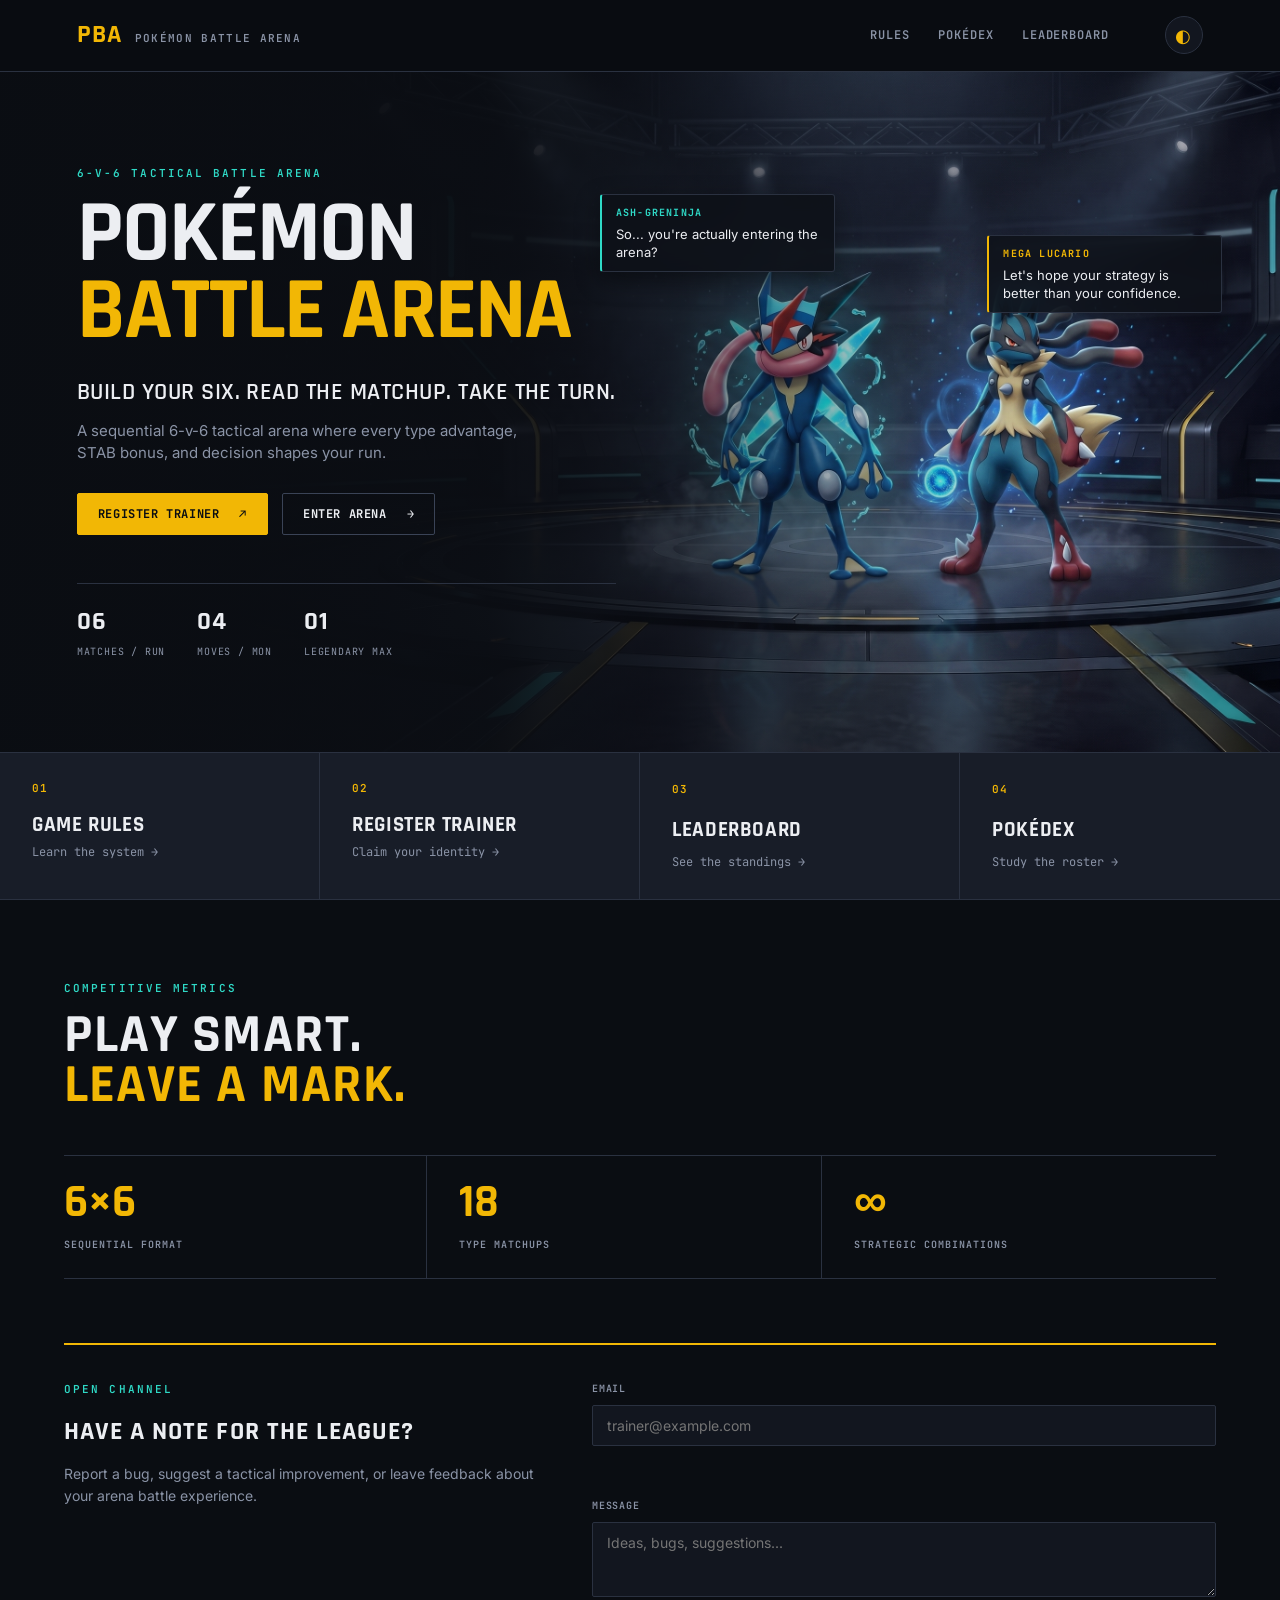
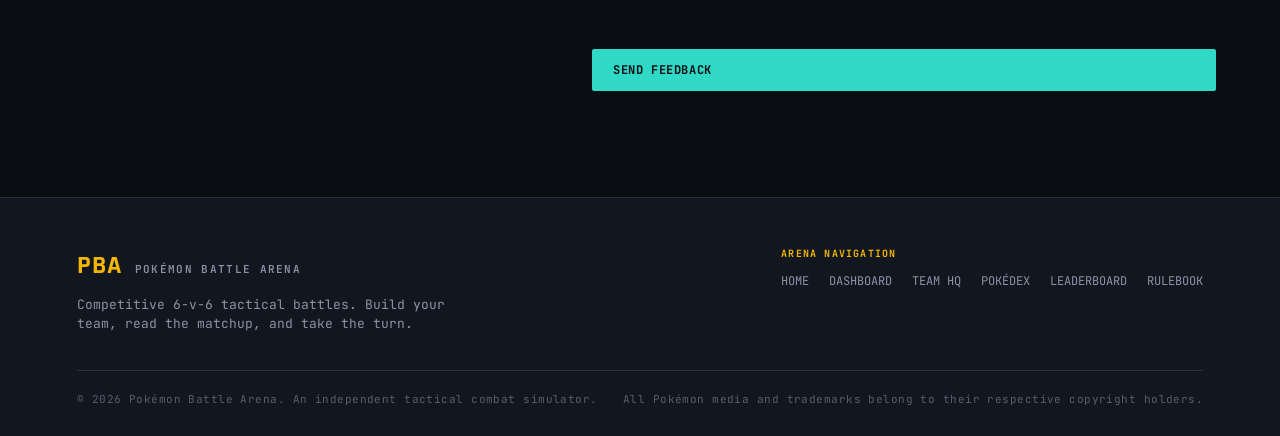
==== commit 868b845a: "finalize desktop home page" ====
--- a/frontend/index.html
+++ b/frontend/index.html
@@ -1,218 +1,245 @@
 <!DOCTYPE html>
-<html lang="en">
+<html lang="en" data-page="home">
 <head>
   <meta charset="UTF-8" />
   <meta name="viewport" content="width=device-width, initial-scale=1.0" />
-  <title>Pokémon Battle Arena — Home</title>
+  <title>Pokémon Battle Arena — Competitive 6-v-6 Simulator</title>
   <meta name="description" content="A competitive 6-v-6 Pokémon battle platform. Register a trainer, build a team, and climb the leaderboard." />
   <link rel="stylesheet" href="css/style.css" />
   <link rel="stylesheet" href="css/home.css" />
 </head>
-<body>
+<body class="home-page">
   <a class="skip-link" href="#main">Skip to content</a>
 
+  <!-- ============ SITE HEADER ============ -->
   <header class="site-header">
-    <div class="container">
-      <a href="index.html" class="brand">
-        <span class="brand-mark" aria-hidden="true"></span>
-        Battle Arena
+    <div class="site-header-inner">
+      <a class="brand" href="index.html" data-testid="brand-home">
+        <b>PBA</b>
+        <span>Pokémon Battle Arena</span>
       </a>
-      <div class="header-actions">
-        <button class="theme-toggle" type="button" aria-pressed="false">
-          <span class="dot" aria-hidden="true"></span>
-          <span class="theme-label">Dark</span>
-        </button>
-        <a href="leaderboard.html" class="btn btn-ghost">Leaderboard</a>
-      </div>
+      <nav class="home-nav" aria-label="Main Navigation">
+        <a href="#rules" data-open-modal="rules-modal" data-testid="home-nav-link-rules">Rules</a>
+        <a href="pokedex.html" data-testid="home-nav-link-pokedex">Pokédex</a>
+        <a href="leaderboard.html" data-testid="home-nav-link-leaderboard">Leaderboard</a>
+        <span id="nav-auth-slot"></span>
+        <button class="icon-button theme-toggle" id="theme-toggle" type="button" aria-label="Toggle theme" data-testid="home-theme-toggle">◐</button>
+      </nav>
     </div>
   </header>
 
+  <!-- ============ MAIN CONTENT ============ -->
   <main id="main">
-    <!-- ============ HERO ============ -->
-    <section class="hero">
-      <div class="hero-bg-fallback" aria-hidden="true"></div>
-      <div class="hero-bg" aria-hidden="true"></div>
+    <!-- HERO SECTION -->
+    <section class="hero" aria-label="Battle Arena Hero">
       <div class="hero-scrim" aria-hidden="true"></div>
 
-      <div class="container hero-inner">
-        <span class="eyebrow">6-v-6 Competitive Arena</span>
-        <h1>Pokémon <span class="accent">Battle</span> Arena</h1>
-        <p class="hero-lede">
-          Register a trainer, assemble a six-Pokémon roster, and fight complete arena
-          matches with real type effectiveness, STAB, and turn-by-turn combat —
-          then defend your rank on the leaderboard.
-        </p>
-
-        <div class="action-grid">
-          <button class="action-card reticle" type="button" data-open-modal="rules-modal">
-            <span class="rt-tl" aria-hidden="true"></span>
-            <span class="idx">01</span>
-            <span class="label">Game Rules</span>
-            <span class="desc">How teams, moves, and matches work.</span>
+      <div class="hero-copy">
+        <p class="eyebrow">6-V-6 TACTICAL BATTLE ARENA</p>
+        <h1>Pokémon<br><em>Battle Arena</em></h1>
+        <p class="hero-lede">Build your six. Read the matchup. Take the turn.</p>
+        <p class="hero-note">A sequential 6-v-6 tactical arena where every type advantage, STAB bonus, and decision shapes your run.</p>
+
+        <div class="hero-actions" id="hero-actions">
+          <button class="button button-gold" type="button" data-open-modal="register-modal" id="hero-register-btn" data-testid="home-register-button">
+            Register trainer <span>↗</span>
           </button>
-
-          <button class="action-card reticle" type="button" data-open-modal="register-modal">
-            <span class="idx">02</span>
-            <span class="label">Register Trainer</span>
-            <span class="desc">Create your trainer profile.</span>
+          <button class="button button-outline" type="button" data-open-modal="login-modal" id="hero-login-btn" data-testid="home-login-button">
+            Enter arena <span>→</span>
           </button>
-
-          <button class="action-card reticle is-primary" type="button" data-open-modal="login-modal">
-            <span class="idx">03</span>
-            <span class="label">Enter Arena</span>
-            <span class="desc">Log in and reach your dashboard.</span>
-          </button>
-
-          <a class="action-card reticle" href="leaderboard.html">
-            <span class="idx">04</span>
-            <span class="label">Leaderboard</span>
-            <span class="desc">See the current top trainers.</span>
-          </a>
-        </div>
-      </div>
+        </div>
+
+        <div class="hero-meta">
+          <span><b>06</b> MATCHES / RUN</span>
+          <span><b>04</b> MOVES / MON</span>
+          <span><b>01</b> LEGENDARY MAX</span>
+        </div>
+      </div>
+
+      <!-- POKÉMON TRAINER BANTER -->
+      <aside class="hero-dialogue" aria-label="Arena Pokémon commentary">
+        <div class="dialogue-callout callout-greninja" data-testid="dialogue-greninja">
+          <span class="callout-speaker">ASH-GRENINJA</span>
+          <p class="callout-text">So... you're actually entering the arena?</p>
+        </div>
+        <div class="dialogue-callout callout-lucario" data-testid="dialogue-lucario">
+          <span class="callout-speaker">MEGA LUCARIO</span>
+          <p class="callout-text">Let's hope your strategy is better than your confidence.</p>
+        </div>
+      </aside>
     </section>
 
-    <!-- ============ TICKER ============ -->
-    <!-- <div class="ticker" aria-hidden="true">
-      <div class="ticker-track" id="ticker-track"></div>
-    </div> -->
-
-    <!-- ============ ABOUT ============ -->
-    <section class="section about">
-      <div class="container">
-        <span class="eyebrow">How a Match Works</span>
-        <h2 style="margin-top: var(--space-2); margin-bottom: var(--space-6);">Built on a Real Ruleset</h2>
-
-        <div class="about-grid">
-          <div class="card">
-            <h3>Build a Roster</h3>
-            <p>Six Pokémon, four moves each. One Legendary, Mythical, or Ultra Beast allowed per team — the rest is your strategy.</p>
-          </div>
-          <div class="card">
-            <h3>Fight It Out</h3>
-            <p>Each of your six battles the opponent exactly once. Type effectiveness, STAB, and stats decide every exchange.</p>
-          </div>
-          <div class="card">
-            <h3>Climb the Ranks</h3>
-            <p>Completed matches earn points toward your leaderboard rank. Incomplete matches are discarded, not scored.</p>
-          </div>
-        </div>
-      </div>
+    <!-- ENTRY COMMAND STRIP -->
+    <section class="entry-strip" aria-label="Quick Actions">
+      <button class="entry-strip-item" type="button" data-open-modal="rules-modal" data-testid="home-rules-button">
+        <span>01</span>
+        <b>Game rules</b>
+        <small>Learn the system →</small>
+      </button>
+      <button class="entry-strip-item" type="button" data-open-modal="register-modal" id="entry-register-btn" data-testid="home-register-action">
+        <span>02</span>
+        <b>Register trainer</b>
+        <small>Claim your identity →</small>
+      </button>
+      <a class="entry-strip-item" href="leaderboard.html" data-testid="home-leaderboard-action">
+        <span>03</span>
+        <b>Leaderboard</b>
+        <small>See the standings →</small>
+      </a>
+      <a class="entry-strip-item" href="pokedex.html" data-testid="home-pokedex-action">
+        <span>04</span>
+        <b>Pokédex</b>
+        <small>Study the roster →</small>
+      </a>
     </section>
 
-    <!-- ============ FEEDBACK ============ -->
-    <section class="section feedback-section">
-      <div class="container">
-        <span class="eyebrow">Feedback</span>
-        <h2>Report a Bug or Suggest Something</h2>
-        <p class="lede">Found something broken, or have an idea for the arena? Send it straight to the developer.</p>
-
-        <form id="feedback-form" novalidate>
+    <!-- LOWER SECTION: STATS & FEEDBACK -->
+    <section class="home-lower" aria-label="League Overview">
+      <div class="lower-heading">
+        <p class="eyebrow">COMPETITIVE METRICS</p>
+        <h2>Play smart.<br><span>Leave a mark.</span></h2>
+      </div>
+
+      <div class="stat-row">
+        <div>
+          <strong>6×6</strong>
+          <span>SEQUENTIAL FORMAT</span>
+        </div>
+        <div>
+          <strong>18</strong>
+          <span>TYPE MATCHUPS</span>
+        </div>
+        <div>
+          <strong>∞</strong>
+          <span>STRATEGIC COMBINATIONS</span>
+        </div>
+      </div>
+
+      <div class="feedback-container">
+        <div class="feedback-info">
+          <p class="eyebrow">OPEN CHANNEL</p>
+          <h3>Have a note for the league?</h3>
+          <p class="feedback-desc">Report a bug, suggest a tactical improvement, or leave feedback about your arena battle experience.</p>
+        </div>
+
+        <form class="feedback-form" id="feedback-form" novalidate data-testid="home-feedback-form">
           <div class="field" data-field="email">
             <label for="feedback-email">Email</label>
-            <input type="email" id="feedback-email" name="email" autocomplete="email" required />
+            <input type="email" id="feedback-email" name="email" autocomplete="email" required placeholder="trainer@example.com" data-testid="feedback-email" />
             <span class="field-error" role="alert"></span>
           </div>
 
           <div class="field" data-field="message">
             <label for="feedback-message">Message</label>
-            <textarea id="feedback-message" name="message" rows="4" required></textarea>
+            <textarea id="feedback-message" name="message" rows="3" required placeholder="Ideas, bugs, suggestions..." data-testid="feedback-message"></textarea>
             <span class="field-error" role="alert"></span>
           </div>
 
-          <button class="btn btn-primary" type="submit">Send Feedback</button>
-          <div class="form-status" style="margin-top: var(--space-4);" aria-live="polite"></div>
+          <button class="button button-cyan" type="submit" id="feedback-submit" data-testid="feedback-submit">
+            Send feedback
+          </button>
+
+          <output id="feedback-status" class="form-status" aria-live="polite" data-testid="feedback-confirmation"></output>
         </form>
       </div>
     </section>
   </main>
 
+  <!-- ============ FOOTER ============ -->
   <footer class="site-footer">
-    <div class="container">
-      <span>Pokémon Battle Arena — Frontend Prototype</span>
-      <span>Demo data only, resets on refresh</span>
+    <div class="footer-inner">
+      <div class="footer-brand-col">
+        <a class="brand" href="index.html">
+          <b>PBA</b>
+          <span>Pokémon Battle Arena</span>
+        </a>
+        <p class="footer-tagline">Competitive 6-v-6 tactical battles. Build your team, read the matchup, and take the turn.</p>
+      </div>
+
+      <div class="footer-nav-col">
+        <span class="footer-col-title">Arena Navigation</span>
+        <div class="footer-links">
+          <a href="index.html">Home</a>
+          <a href="dashboard.html">Dashboard</a>
+          <a href="team.html">Team HQ</a>
+          <a href="pokedex.html">Pokédex</a>
+          <a href="leaderboard.html">Leaderboard</a>
+          <a href="#rules" data-open-modal="rules-modal">Rulebook</a>
+        </div>
+      </div>
+    </div>
+
+    <div class="footer-bottom">
+      <span>© 2026 Pokémon Battle Arena. An independent tactical combat simulator.</span>
+      <span>All Pokémon media and trademarks belong to their respective copyright holders.</span>
     </div>
   </footer>
 
   <!-- ============================================================
-       MODAL: GAME RULES
+       MODAL: GAME RULES (COMPLETE 8-CARD RULEBOOK)
        ============================================================ -->
-  <div class="modal-overlay" id="rules-modal">
+  <div class="modal-overlay" id="rules-modal" data-testid="home-rules-modal">
     <div class="modal modal-wide" role="dialog" aria-modal="true" aria-labelledby="rules-title">
-      <div class="modal-header">
-        <h2 id="rules-title">Game Rules</h2>
-        <button class="modal-close" type="button" data-close-modal aria-label="Close rules">✕</button>
-      </div>
-
-      <nav class="rules-toc" aria-label="Rules sections">
-        <a href="#rules-purpose">Purpose</a>
-        <a href="#rules-trainer">Trainers</a>
-        <a href="#rules-team">Teams</a>
-        <a href="#rules-moves">Moves</a>
-        <a href="#rules-combat">Combat</a>
-        <a href="#rules-match">Matches</a>
-        <a href="#rules-scoring">Scoring</a>
-        <a href="#rules-dex">Available Pokémon</a>
-      </nav>
-
-      <div class="rules-section" id="rules-purpose">
-        <h3><span class="n">01</span> Purpose of the Game</h3>
-        <p>Battle Arena is a competitive simulator: build a six-Pokémon team, fight complete 6-v-6 matches against an AI opponent, and earn points that determine your leaderboard rank.</p>
-      </div>
-
-      <div class="rules-section" id="rules-trainer">
-        <h3><span class="n">02</span> Trainer Registration</h3>
-        <p>Every trainer registers with a public trainer name, an email, and a password. The trainer name is what appears on the leaderboard and in battle.</p>
-      </div>
-
-      <div class="rules-section" id="rules-team">
-        <h3><span class="n">03</span> Team Creation</h3>
-        <p>Every trainer needs a complete team before entering the arena.</p>
-        <ul>
-          <li>Exactly <strong>six Pokémon</strong> per team.</li>
-          <li>No duplicate Pokémon within a team.</li>
-          <li>At most <strong>one Legendary, Mythical, or Ultra Beast</strong> per team — the rest must be standard Pokémon.</li>
-          <li>Each Pokémon must have exactly <strong>four moves</strong>, with no duplicate moves.</li>
-        </ul>
-        <p>Teams can be edited at any time from the dashboard; the same validation rules apply to edits.</p>
-      </div>
-
-      <div class="rules-section" id="rules-moves">
-        <h3><span class="n">04</span> Moves, Types &amp; STAB</h3>
-        <p>Every move has a type, a category (Physical or Special), and a base power. Physical moves scale off Attack and Defense; Special moves scale off Special Attack and Special Defense.</p>
-        <div class="callout">
-          <strong>STAB (Same-Type Attack Bonus):</strong> if a move's type matches one of the user's own types, its damage is multiplied by 1.5×.
-        </div>
-        <p>Type effectiveness follows the standard chart: a move can be super effective (2×), not very effective (0.5×), or have no effect (0×) depending on the defender's types.</p>
-      </div>
-
-      <div class="rules-section" id="rules-combat">
-        <h3><span class="n">05</span> Turn Order &amp; Damage</h3>
-        <p>Turn order for each battle is decided by Speed — the faster Pokémon acts first each round, and combat alternates until one Pokémon faints.</p>
-        <div class="formula">damage = ((2 × power × atk / def) / 10) × STAB × typeEffectiveness × randomFactor</div>
-        <p>Each Pokémon's fighting HP for the match — its <strong>Battle HP</strong> — is derived from its base HP rather than used directly.</p>
-        <div class="formula">Battle HP = 5 × Base HP</div>
-        <p>When a Pokémon's Battle HP reaches zero, it faints and cannot be used again for the rest of that arena match.</p>
-      </div>
-
-      <div class="rules-section" id="rules-match">
-        <h3><span class="n">06</span> Matches &amp; Exiting</h3>
-        <p>A complete arena match is 6-v-6: each of your six Pokémon battles exactly once against an opponent Pokémon. You may exit an ongoing battle at any time from the Battle screen.</p>
-        <ul>
-          <li>Exiting mid-match discards that <strong>incomplete match</strong> — it is not scored and earns no points.</li>
-          <li>Only fully completed matches count toward your stats and the leaderboard.</li>
-          <li>If you've completed at least one match before exiting, you'll see a full session summary before returning to the dashboard.</li>
-        </ul>
-      </div>
-
-      <div class="rules-section" id="rules-scoring">
-        <h3><span class="n">07</span> Scoring &amp; Leaderboard</h3>
-        <p>Completed matches award points based on wins within that match. Your total points, win count, and match count update your leaderboard rank immediately after a completed session. The final battle summary shows the match outcome, points earned, and your updated rank.</p>
-      </div>
-
-      <div class="rules-section" id="rules-dex">
-        <h3><span class="n">08</span> Available Pokémon</h3>
-        <p>The full roster is browsable in the Pokédex, including base stats, types, and each Pokémon's Battle HP. Legendary, Mythical, and Ultra Beast entries are clearly marked, since only one may appear per team.</p>
+      <button class="modal-close" type="button" data-close-modal aria-label="Close rules" data-testid="rules-modal-close">×</button>
+      <p class="eyebrow">THE COMPETITIVE SYSTEM</p>
+      <h2 id="rules-title">Arena Rulebook</h2>
+
+      <div class="rules-grid">
+        <!-- 01 / THE FORMAT -->
+        <div class="rule-box">
+          <span class="rule-num">01 / THE FORMAT</span>
+          <h4>6-Match Sequential Run</h4>
+          <p>A run consists of 6 sequential 1-v-1 matchups against an AI roster. Each of your 6 Pokémon battles <strong>only once per run</strong>. When a Pokémon faints or completes its match, it is locked for the remainder of that run.</p>
+        </div>
+
+        <!-- 02 / BUILD YOUR TEAM -->
+        <div class="rule-box">
+          <span class="rule-num">02 / BUILD YOUR TEAM</span>
+          <h4>Roster &amp; Move Constraints</h4>
+          <p>Teams require exactly <strong>6 unique Pokémon</strong> with <strong>4 unique learnable moves</strong> each. At most <strong>1 Legendary, Mythical, or Ultra Beast</strong> is permitted. The backend authoritatively validates slot order (1–6), duplicate bans, and move legality.</p>
+        </div>
+
+        <!-- 03 / POKÉMON STATS & BATTLE HP -->
+        <div class="rule-box">
+          <span class="rule-num">03 / STATS &amp; BATTLE HP</span>
+          <h4>Base HP vs. Battle HP</h4>
+          <p>Base HP is the Pokémon's core database stat. In combat, health scales using the authoritative formula:<br><code>Battle HP = (3 × Base HP) + ⌊BST / 2⌋</code><br>When Battle HP reaches 0, the Pokémon faints for the rest of the run.</p>
+        </div>
+
+        <!-- 04 / TURN ORDER -->
+        <div class="rule-box">
+          <span class="rule-num">04 / TURN ORDER</span>
+          <h4>Speed Priority &amp; Ties</h4>
+          <p>The faster combatant attacks first each turn (<code>Speed_A &gt; Speed_B</code>). If Speed stats are tied, the first attacker is decided by an unbiased 50/50 coin toss (<code>random.choice</code>). Turns strictly alternate until a combatant faints.</p>
+        </div>
+
+        <!-- 05 / MOVES & DAMAGE -->
+        <div class="rule-box">
+          <span class="rule-num">05 / MOVES &amp; DAMAGE</span>
+          <h4>Categories &amp; Effectiveness</h4>
+          <p>Physical moves use <code>Attack / Defense</code>; Special moves use <code>Sp. Atk / Sp. Def</code>. Effectiveness adds <code>+0.5</code> per advantage or subtracts <code>-0.5</code> per disadvantage. <br><code>Damage = ⌊Power × (Atk / Def) × Effectiveness⌋</code> (STAB 1.5× multiplier).</p>
+        </div>
+
+        <!-- 06 / MATCH FLOW -->
+        <div class="rule-box">
+          <span class="rule-num">06 / MATCH FLOW</span>
+          <h4>9-Stage Progression</h4>
+          <p>Runs progress through: Team Reveal → Match Intro → Pokémon Selection → Matchup Confirmation → Countdown → Active Combat → Match Summary → Next Match → Session Summary. Exiting mid-match discards that match with 0 points.</p>
+        </div>
+
+        <!-- 07 / SCORING & LEADERBOARD -->
+        <div class="rule-box">
+          <span class="rule-num">07 / SCORING &amp; LEADERBOARD</span>
+          <h4>Damage Ratios &amp; Ranking</h4>
+          <p>Scored on HP efficiency: <code>Base Points = (Opponent Lost % - Trainer Lost %) × 100</code>. Victories earn <code>10 + Base Points</code>; defeats earn <code>Base Points</code>. The leaderboard ranks trainers by total completed points descending.</p>
+        </div>
+
+        <!-- 08 / HOW TO PLAY -->
+        <div class="rule-box">
+          <span class="rule-num">08 / HOW TO PLAY</span>
+          <h4>Quickstart Walkthrough</h4>
+          <p>1. Register trainer → 2. Build 6-Pokémon team → 3. Assign 4 moves → 4. Enter Arena → 5. Preview opponent → 6. Select counter → 7. Confirm matchup → 8. Read turn order → 9. Choose moves → 10. Complete 6 matches!</p>
+        </div>
       </div>
     </div>
   </div>
@@ -220,38 +247,36 @@
   <!-- ============================================================
        MODAL: REGISTER TRAINER
        ============================================================ -->
-  <div class="modal-overlay" id="register-modal">
+  <div class="modal-overlay" id="register-modal" data-testid="register-modal">
     <div class="modal" role="dialog" aria-modal="true" aria-labelledby="register-title">
-      <div class="modal-header">
-        <h2 id="register-title">Register Trainer</h2>
-        <button class="modal-close" type="button" data-close-modal aria-label="Close registration">✕</button>
-      </div>
-
-      <form id="register-form" novalidate>
+      <button class="modal-close" type="button" data-close-modal aria-label="Close registration" data-testid="register-modal-close">×</button>
+      <p class="eyebrow">JOIN THE LEAGUE</p>
+      <h2 id="register-title">Register trainer</h2>
+
+      <form id="register-form" novalidate data-testid="register-form">
         <div class="field" data-field="username">
-          <label for="register-username">Trainer Name</label>
-          <input type="text" id="register-username" name="username" autocomplete="username" required />
+          <label for="register-username">Trainer name</label>
+          <input type="text" id="register-username" name="username" autocomplete="username" required minlength="3" placeholder="e.g. Redline" data-testid="register-trainer-name" />
           <span class="field-error" role="alert"></span>
         </div>
 
         <div class="field" data-field="email">
           <label for="register-email">Email</label>
-          <input type="email" id="register-email" name="email" autocomplete="email" required />
+          <input type="email" id="register-email" name="email" autocomplete="email" required placeholder="you@example.com" data-testid="register-email" />
           <span class="field-error" role="alert"></span>
         </div>
 
         <div class="field" data-field="password">
           <label for="register-password">Password</label>
-          <input type="password" id="register-password" name="password" autocomplete="new-password" required />
-          <span class="field-error" role="alert"></span>
-        </div>
-
-        <div style="display:flex; gap: var(--space-3); margin-top: var(--space-5);">
-          <button class="btn btn-primary btn-block" type="submit">Register</button>
-          <button class="btn btn-secondary" type="button" data-close-modal>Cancel</button>
-        </div>
-
-        <div class="form-status" style="margin-top: var(--space-4);" aria-live="polite"></div>
+          <input type="password" id="register-password" name="password" autocomplete="new-password" required minlength="8" placeholder="At least 8 characters (letter + number)" data-testid="register-password" />
+          <span class="field-error" role="alert"></span>
+        </div>
+
+        <button class="button button-gold btn-block" type="submit" data-testid="register-submit">
+          Create trainer →
+        </button>
+
+        <div class="form-status" id="register-status" style="margin-top: var(--space-4);" aria-live="polite" data-testid="register-error"></div>
       </form>
     </div>
   </div>
@@ -259,41 +284,35 @@
   <!-- ============================================================
        MODAL: ENTER ARENA (LOGIN)
        ============================================================ -->
-  <div class="modal-overlay" id="login-modal">
+  <div class="modal-overlay" id="login-modal" data-testid="login-modal">
     <div class="modal" role="dialog" aria-modal="true" aria-labelledby="login-title">
-      <div class="modal-header">
-        <h2 id="login-title">Enter Arena</h2>
-        <button class="modal-close" type="button" data-close-modal aria-label="Close login">✕</button>
-      </div>
-
-      <form id="login-form" novalidate>
+      <button class="modal-close" type="button" data-close-modal aria-label="Close login" data-testid="login-modal-close">×</button>
+      <p class="eyebrow">RETURNING TRAINER</p>
+      <h2 id="login-title">Enter arena</h2>
+
+      <form id="login-form" novalidate data-testid="login-form">
         <div class="field" data-field="identifier">
-          <label for="login-identifier">Trainer Name or Email</label>
-          <input type="text" id="login-identifier" name="identifier" autocomplete="username" required />
+          <label for="login-identifier">Trainer name or email</label>
+          <input type="text" id="login-identifier" name="identifier" autocomplete="username" required placeholder="Redline" data-testid="login-identity" />
           <span class="field-error" role="alert"></span>
         </div>
 
         <div class="field" data-field="password">
           <label for="login-password">Password</label>
-          <input type="password" id="login-password" name="password" autocomplete="current-password" required />
-          <span class="field-error" role="alert"></span>
-        </div>
-
-        <p style="font-family: var(--font-mono); font-size: 0.78rem; color: var(--text-faint); margin-bottom: var(--space-4);">
-          Demo account — AshK / Pikachu123!
-        </p>
-
-        <div style="display:flex; gap: var(--space-3);">
-          <button class="btn btn-primary btn-block" type="submit">Enter Arena</button>
-          <button class="btn btn-secondary" type="button" data-close-modal>Cancel</button>
-        </div>
-
-        <div class="form-status" style="margin-top: var(--space-4);" aria-live="polite"></div>
+          <input type="password" id="login-password" name="password" autocomplete="current-password" required placeholder="••••••••" data-testid="login-password" />
+          <span class="field-error" role="alert"></span>
+        </div>
+
+        <button class="button button-cyan btn-block" type="submit" data-testid="login-submit">
+          Enter dashboard →
+        </button>
+
+        <div class="form-status" id="login-status" style="margin-top: var(--space-4);" aria-live="polite" data-testid="login-error"></div>
       </form>
     </div>
   </div>
 
-  <script src="js/data.js"></script>
+  <!-- Scripts -->
   <script src="js/theme.js"></script>
   <script src="js/modal.js"></script>
   <script src="js/session.js"></script>
--- a/frontend/css/home.css
+++ b/frontend/css/home.css
@@ -1,348 +1,787 @@
 /* ============================================================
-   HOME PAGE
+   POKÉMON BATTLE ARENA — HOME PAGE (EMERGENT DESIGN SYSTEM)
    ============================================================ */
 
-/* ---------- Hero ---------- */
+:root {
+  --hero-bg-image: url('../assets/images/backgrounds/home-hero-dark.png');
+}
+
+[data-theme='light'] {
+  --hero-bg-image: url('../assets/images/backgrounds/home-hero-light.png');
+}
+
+/* ---------- Site Header Inner ---------- */
+.site-header-inner {
+  display: flex;
+  align-items: center;
+  justify-content: space-between;
+  width: 100%;
+  padding: 0 clamp(24px, 6vw, 80px);
+}
+
+.brand {
+  display: flex;
+  align-items: baseline;
+  gap: 12px;
+  text-decoration: none;
+  color: var(--text);
+}
+
+.brand b {
+  font-family: var(--font-display);
+  font-size: 26px;
+  font-weight: 700;
+  letter-spacing: .05em;
+  color: var(--accent-primary);
+  text-transform: uppercase;
+}
+
+.brand span {
+  font-family: var(--font-mono);
+  font-size: 11px;
+  font-weight: 600;
+  letter-spacing: .12em;
+  text-transform: uppercase;
+  color: var(--text-muted);
+}
+
+.home-nav {
+  display: flex;
+  align-items: center;
+  gap: 28px;
+  font-family: var(--font-mono);
+  font-size: 12px;
+  font-weight: 600;
+  text-transform: uppercase;
+  letter-spacing: .08em;
+}
+
+.home-nav a {
+  color: var(--text-muted);
+  text-decoration: none;
+  transition: color var(--t-fast) var(--ease);
+}
+
+.home-nav a:hover,
+.home-nav a.active {
+  color: var(--text);
+}
+
+.icon-button {
+  border: 1px solid var(--border);
+  background: var(--bg-elevated);
+  color: var(--accent-primary);
+  width: 38px;
+  height: 38px;
+  border-radius: 50%;
+  font-size: 18px;
+  display: inline-flex;
+  align-items: center;
+  justify-content: center;
+  cursor: pointer;
+  transition: border-color var(--t-fast) var(--ease), transform var(--t-fast) var(--ease);
+}
+
+.icon-button:hover {
+  border-color: var(--accent-primary);
+  transform: scale(1.05);
+}
+
+/* ---------- Buttons ---------- */
+.button {
+  border: 1px solid transparent;
+  padding: 12px 20px;
+  text-transform: uppercase;
+  font-family: var(--font-mono);
+  font-size: 12px;
+  font-weight: 700;
+  letter-spacing: .05em;
+  display: inline-flex;
+  align-items: center;
+  justify-content: space-between;
+  gap: 20px;
+  border-radius: 2px;
+  cursor: pointer;
+  text-decoration: none;
+  transition: transform var(--t-fast) var(--ease), border-color var(--t-fast) var(--ease), background var(--t-fast) var(--ease);
+}
+
+.button:hover {
+  transform: translateY(-2px);
+}
+
+.button-gold {
+  background: var(--accent-primary);
+  border-color: var(--accent-primary);
+  color: #0a0d12;
+}
+
+.button-gold:hover {
+  background: #f8c524;
+  border-color: #f8c524;
+  box-shadow: 0 4px 16px rgba(242, 183, 5, 0.3);
+}
+
+.button-outline {
+  background: transparent;
+  border-color: var(--border-strong);
+  color: var(--text);
+}
+
+.button-outline:hover {
+  border-color: var(--accent-secondary);
+  color: var(--accent-secondary);
+  box-shadow: 0 4px 16px rgba(47, 217, 198, 0.2);
+}
+
+.button-cyan {
+  background: var(--accent-secondary);
+  border-color: var(--accent-secondary);
+  color: #0a0d12;
+}
+
+.button-cyan:hover {
+  background: #4ae4d3;
+  border-color: #4ae4d3;
+  box-shadow: 0 4px 16px rgba(47, 217, 198, 0.3);
+}
+
+.btn-block {
+  width: 100%;
+  justify-content: center;
+}
+
+/* ============================================================
+   HERO SECTION (ASH-GRENINJA & MEGA LUCARIO COMPOSITION)
+   ============================================================ */
 .hero {
+  min-height: calc(100vh - var(--header-height));
+  min-height: 680px;
+  padding: 60px clamp(24px, 6vw, 90px);
   position: relative;
-  min-height: calc(100vh - var(--header-height));
+  overflow: hidden;
   display: flex;
   align-items: center;
-  overflow: hidden;
-  background: var(--bg);
+  background-color: var(--bg);
+  background-image: var(--hero-bg-image);
+  background-size: cover;
+  background-position: right center;
+  background-repeat: no-repeat;
   isolation: isolate;
-}
-
-.hero-bg {
-  position: absolute;
-  inset: 0;
-  z-index: -1;
-  background-image: url('../assets/images/backgrounds/home-bg.svg');
-  background-size: cover;
-  background-position: center;
-  background-repeat: no-repeat;
-}
-
-/* Safety-net layer only: sits BEHIND .hero-bg (lower z-index) so it is
-   invisible whenever the real asset above has loaded. It only becomes
-   visible if that image request ever fails, so the hero never renders
-   as flat empty space. */
-.hero-bg-fallback {
-  position: absolute;
-  inset: 0;
-  z-index: -2;
-  background: radial-gradient(ellipse 60% 50% at 30% 20%, rgba(242, 183, 5, 0.14), transparent 60%),
-    radial-gradient(ellipse 50% 45% at 85% 75%, rgba(47, 217, 198, 0.1), transparent 60%),
-    linear-gradient(180deg, #0a0d12 0%, #0d1118 60%, #0a0d12 100%);
-}
-
-.hero-bg-fallback::before {
-  content: '';
-  position: absolute;
-  inset: 0;
-  background-image: linear-gradient(var(--border) 1px, transparent 1px),
-    linear-gradient(90deg, var(--border) 1px, transparent 1px);
-  background-size: 64px 64px;
-  opacity: 0.14;
-  mask-image: radial-gradient(ellipse 70% 60% at 50% 40%, black, transparent);
+  transition: background-image var(--t-med) var(--ease);
 }
 
 .hero-scrim {
   position: absolute;
   inset: 0;
   z-index: 0;
-  background: linear-gradient(180deg, rgba(10, 13, 18, 0.35) 0%, rgba(10, 13, 18, 0.85) 78%, var(--bg) 100%);
+  pointer-events: none;
+  background: linear-gradient(90deg, rgba(10, 13, 18, 0.95) 0%, rgba(10, 13, 18, 0.86) 38%, rgba(10, 13, 18, 0.35) 62%, transparent 85%);
+  transition: background var(--t-med) var(--ease);
 }
 
 [data-theme='light'] .hero-scrim {
-  background: linear-gradient(180deg, rgba(242, 240, 234, 0.5) 0%, rgba(242, 240, 234, 0.92) 78%, var(--bg) 100%);
-}
-
-.hero-inner {
-  max-width: 760px;
-}
-
-.hero .eyebrow {
+  background: linear-gradient(90deg, rgba(242, 240, 234, 0.96) 0%, rgba(242, 240, 234, 0.88) 38%, rgba(242, 240, 234, 0.35) 62%, transparent 85%);
+}
+
+.hero-copy {
+  max-width: 580px;
+  position: relative;
+  z-index: 1;
+}
+
+.eyebrow {
+  font-family: var(--font-mono);
+  font-size: 11px;
+  font-weight: 600;
+  letter-spacing: .19em;
+  text-transform: uppercase;
+  color: var(--accent-secondary);
+  margin: 0 0 14px;
+}
+
+.hero h1 {
+  font-family: var(--font-display);
+  font-weight: 900;
+  font-size: clamp(52px, 7.2vw, 88px);
+  line-height: .88;
+  text-transform: uppercase;
+  letter-spacing: -.02em;
+  margin: 0 0 24px;
+}
+
+.hero h1 em {
+  color: var(--accent-primary);
+  font-style: normal;
+}
+
+.hero-lede {
+  font-family: var(--font-display);
+  font-size: 24px;
+  font-weight: 600;
+  text-transform: uppercase;
+  letter-spacing: .02em;
+  color: var(--text);
+  margin: 0 0 8px;
+}
+
+.hero-note {
+  font-size: 15px;
+  color: var(--text-muted);
+  max-width: 480px;
+  margin: 0 0 28px;
+  line-height: 1.5;
+}
+
+.hero-actions {
+  display: flex;
+  gap: 14px;
+  flex-wrap: wrap;
+}
+
+.hero-meta {
+  display: flex;
+  gap: 32px;
+  margin-top: 48px;
+  border-top: 1px solid var(--border);
+  padding-top: 18px;
+  color: var(--text-muted);
+  font-family: var(--font-mono);
+  font-size: 10px;
+  letter-spacing: .08em;
+}
+
+.hero-meta span {
+  display: flex;
+  flex-direction: column;
+  gap: 2px;
+}
+
+.hero-meta b {
   display: block;
-  margin-bottom: var(--space-4);
-}
-
-.hero h1 {
-  margin-bottom: var(--space-4);
-}
-
-.hero h1 .accent {
-  color: var(--accent-primary);
-}
-
-.hero-lede {
-  font-size: 1.1rem;
-  max-width: 52ch;
-  margin-bottom: var(--space-6);
-}
-
-/* ---------- Action grid (the four primary commands) ---------- */
-.action-grid {
+  font-family: var(--font-display);
+  font-size: 26px;
+  font-weight: 700;
+  color: var(--text);
+}
+
+/* ============================================================
+   HERO POKÉMON BANTER CALLOUTS
+   ============================================================ */
+.hero-dialogue {
+  position: absolute;
+  inset: 0;
+  pointer-events: none;
+  z-index: 2;
+}
+
+.dialogue-callout {
+  position: absolute;
+  pointer-events: auto;
+  background: rgba(13, 17, 24, 0.86);
+  backdrop-filter: blur(10px);
+  -webkit-backdrop-filter: blur(10px);
+  border: 1px solid var(--border);
+  border-radius: var(--radius-sm);
+  padding: 10px 14px;
+  max-width: 235px;
+  box-shadow: 0 8px 24px rgba(0, 0, 0, 0.4);
+  opacity: 0;
+  transform: translateY(6px);
+  animation: calloutEntrance 0.4s var(--ease) forwards;
+}
+
+[data-theme='light'] .dialogue-callout {
+  background: rgba(255, 255, 255, 0.88);
+  border-color: rgba(0, 0, 0, 0.12);
+  box-shadow: 0 8px 24px rgba(0, 0, 0, 0.12);
+}
+
+.callout-greninja {
+  top: 18%;
+  right: calc(34% + 10px);
+  border-left: 2px solid var(--accent-secondary);
+  animation-delay: 0.15s;
+}
+
+.callout-lucario {
+  top: 24%;
+  right: clamp(24px, 4.5vw, 70px);
+  border-left: 2px solid var(--accent-primary);
+  animation-delay: 0.35s;
+}
+
+.callout-speaker {
+  display: block;
+  font-family: var(--font-mono);
+  font-size: 10px;
+  font-weight: 700;
+  letter-spacing: .12em;
+  text-transform: uppercase;
+  margin-bottom: 4px;
+}
+
+.callout-greninja .callout-speaker {
+  color: var(--accent-secondary);
+}
+
+.callout-lucario .callout-speaker {
+  color: var(--accent-primary);
+}
+
+.callout-text {
+  margin: 0;
+  font-family: var(--font-body);
+  font-size: 13px;
+  line-height: 1.4;
+  color: var(--text);
+}
+
+@keyframes calloutEntrance {
+  to {
+    opacity: 1;
+    transform: translateY(0);
+  }
+}
+
+@media (prefers-reduced-motion: reduce) {
+  .dialogue-callout {
+    animation: none;
+    opacity: 1;
+    transform: none;
+  }
+}
+
+/* ============================================================
+   ENTRY COMMAND STRIP
+   ============================================================ */
+.entry-strip {
   display: grid;
   grid-template-columns: repeat(4, 1fr);
-  gap: var(--space-3);
-  margin-bottom: var(--space-7);
-}
-
-.action-card {
+  border-bottom: 1px solid var(--border);
+  border-top: 1px solid var(--border);
+  background: var(--bg);
+}
+
+.entry-strip-item {
+  background: var(--surface);
+  border: 0;
+  border-right: 1px solid var(--border);
+  padding: 28px 32px;
+  text-align: left;
+  color: var(--text);
+  text-decoration: none;
+  cursor: pointer;
   display: flex;
   flex-direction: column;
+  justify-content: flex-start;
+  transition: background var(--t-fast) var(--ease), transform var(--t-fast) var(--ease);
+}
+
+.entry-strip-item:last-child {
+  border-right: 0;
+}
+
+.entry-strip-item:hover {
+  background: var(--surface-2);
+  transform: translateY(-3px);
+}
+
+.entry-strip-item span {
+  display: block;
+  font-family: var(--font-mono);
+  font-size: 11px;
+  font-weight: 600;
+  color: var(--accent-primary);
+  margin-bottom: 16px;
+  letter-spacing: .08em;
+}
+
+.entry-strip-item b {
+  display: block;
+  font-family: var(--font-display);
+  font-size: 21px;
+  font-weight: 700;
+  text-transform: uppercase;
+  letter-spacing: .03em;
+  color: var(--text);
+}
+
+.entry-strip-item small {
+  display: block;
+  color: var(--text-muted);
+  font-family: var(--font-mono);
+  font-size: 12px;
+  margin-top: 6px;
+}
+
+/* ============================================================
+   LOWER SECTION: STATS & FEEDBACK
+   ============================================================ */
+.home-lower {
+  max-width: 1200px;
+  margin: 0 auto;
+  padding: 80px 24px 90px;
+}
+
+.lower-heading h2 {
+  font-family: var(--font-display);
+  font-weight: 800;
+  font-size: clamp(38px, 5vw, 54px);
+  line-height: .92;
+  text-transform: uppercase;
+  letter-spacing: .02em;
+  margin: 0;
+}
+
+.lower-heading h2 span {
+  color: var(--accent-primary);
+}
+
+.stat-row {
+  display: flex;
+  border-top: 1px solid var(--border);
+  border-bottom: 1px solid var(--border);
+  margin: 44px 0 64px;
+}
+
+.stat-row div {
+  flex: 1;
+  padding: 24px 0;
+  border-right: 1px solid var(--border);
+}
+
+.stat-row div:last-child {
+  border-right: 0;
+}
+
+.stat-row div + div {
+  padding-left: 32px;
+}
+
+.stat-row strong {
+  display: block;
+  font-family: var(--font-display);
+  font-weight: 800;
+  font-size: 46px;
+  color: var(--accent-primary);
+  line-height: 1;
+  margin-bottom: 4px;
+}
+
+.stat-row span {
+  font-family: var(--font-mono);
+  font-size: 10px;
+  font-weight: 600;
+  color: var(--text-muted);
+  letter-spacing: .1em;
+}
+
+/* ---------- Feedback 2-Column Section ---------- */
+.feedback-container {
+  display: grid;
+  grid-template-columns: 1fr 1.3fr;
+  gap: 48px;
+  align-items: start;
+  border-top: 2px solid var(--accent-primary);
+  padding-top: 36px;
+  margin-top: 40px;
+}
+
+.feedback-info h3 {
+  font-family: var(--font-display);
+  font-weight: 700;
+  font-size: 26px;
+  margin: 0 0 10px;
+  text-transform: uppercase;
+  color: var(--text);
+}
+
+.feedback-desc {
+  color: var(--text-muted);
+  font-size: 14px;
+  line-height: 1.6;
+}
+
+.feedback-form {
+  display: flex;
+  flex-direction: column;
+  gap: 16px;
+}
+
+.feedback-form label,
+.modal label {
+  display: grid;
+  gap: 6px;
+  font-family: var(--font-mono);
+  font-size: 10px;
+  font-weight: 600;
+  color: var(--text-muted);
+  text-transform: uppercase;
+  letter-spacing: .08em;
+}
+
+.feedback-form input,
+.feedback-form textarea,
+.modal input {
+  background: var(--bg-elevated);
+  border: 1px solid var(--border);
+  color: var(--text);
+  padding: 11px 14px;
+  border-radius: 2px;
+  font-family: inherit;
+  font-size: 14px;
+  outline: none;
+  transition: border-color var(--t-fast) var(--ease), box-shadow var(--t-fast) var(--ease);
+}
+
+.feedback-form input:focus,
+.feedback-form textarea:focus,
+.modal input:focus {
+  border-color: var(--accent-secondary);
+  box-shadow: 0 0 0 2px rgba(47, 217, 198, 0.2);
+}
+
+.feedback-form textarea {
+  min-height: 70px;
+  resize: vertical;
+}
+
+.form-status {
+  font-family: var(--font-mono);
+  font-size: 12px;
+}
+
+.form-status .field-error {
+  color: var(--danger);
+}
+
+.form-status .form-success {
+  color: var(--success);
+}
+
+/* ============================================================
+   FOOTER (PRODUCTION GAME / LEAGUE BRANDING)
+   ============================================================ */
+.site-footer {
+  border-top: 1px solid var(--border);
+  padding: 48px clamp(24px, 6vw, 90px) 28px;
+  background: var(--bg-elevated);
+  color: var(--text-muted);
+}
+
+.footer-inner {
+  display: flex;
+  justify-content: space-between;
   align-items: flex-start;
-  gap: var(--space-3);
-  text-align: left;
+  gap: 40px;
+  margin-bottom: 36px;
+}
+
+.footer-brand-col .brand {
+  margin-bottom: 8px;
+}
+
+.footer-tagline {
+  max-width: 380px;
+  font-size: 13px;
+  line-height: 1.5;
+  color: var(--text-muted);
+}
+
+.footer-nav-col {
+  display: flex;
+  flex-direction: column;
+  gap: 10px;
+}
+
+.footer-col-title {
+  font-family: var(--font-mono);
+  font-size: 10px;
+  font-weight: 700;
+  letter-spacing: .12em;
+  text-transform: uppercase;
+  color: var(--accent-primary);
+}
+
+.footer-links {
+  display: flex;
+  flex-wrap: wrap;
+  gap: 20px;
+  font-family: var(--font-mono);
+  font-size: 12px;
+  text-transform: uppercase;
+}
+
+.footer-links a {
+  color: var(--text-muted);
+  text-decoration: none;
+  transition: color var(--t-fast) var(--ease);
+}
+
+.footer-links a:hover {
+  color: var(--text);
+}
+
+.footer-bottom {
+  border-top: 1px solid var(--border);
+  padding-top: 20px;
+  display: flex;
+  justify-content: space-between;
+  align-items: center;
+  flex-wrap: wrap;
+  gap: 12px;
+  font-family: var(--font-mono);
+  font-size: 11px;
+  color: var(--text-faint);
+  letter-spacing: .04em;
+}
+
+/* ============================================================
+   MODALS (RULES, REGISTER, LOGIN)
+   ============================================================ */
+.modal-overlay {
+  position: fixed;
+  inset: 0;
+  z-index: 1000;
+  background: rgba(8, 10, 14, 0.84);
+  backdrop-filter: blur(8px);
+  display: flex;
+  align-items: center;
+  justify-content: center;
+  padding: var(--space-4);
+  opacity: 0;
+  pointer-events: none;
+  transition: opacity var(--t-fast) var(--ease);
+}
+
+.modal-overlay.is-open {
+  opacity: 1;
+  pointer-events: auto;
+}
+
+.modal {
+  background: var(--bg-elevated);
+  border: 1px solid var(--border-strong);
+  border-top: 2px solid var(--accent-primary);
+  border-radius: var(--radius-sm);
+  padding: 36px 32px 30px;
+  width: 100%;
+  max-width: 440px;
+  position: relative;
+  box-shadow: var(--shadow-hard);
+  transform: translateY(12px);
+  transition: transform var(--t-med) var(--ease);
+}
+
+.modal-overlay.is-open .modal {
+  transform: translateY(0);
+}
+
+.modal.modal-wide {
+  max-width: 920px;
+  max-height: 86vh;
+  overflow-y: auto;
+  scrollbar-width: thin;
+  scrollbar-color: var(--border-strong) transparent;
+}
+
+.modal.modal-wide::-webkit-scrollbar {
+  width: 6px;
+}
+
+.modal.modal-wide::-webkit-scrollbar-thumb {
+  background: var(--border-strong);
+  border-radius: 3px;
+}
+
+.modal-close {
+  position: absolute;
+  top: 14px;
+  right: 16px;
+  background: transparent;
+  border: 0;
+  color: var(--text-muted);
+  font-size: 22px;
+  cursor: pointer;
+  padding: 4px 8px;
+  line-height: 1;
+  transition: color var(--t-fast) var(--ease);
+}
+
+.modal-close:hover {
+  color: var(--text);
+}
+
+.modal h2 {
+  font-family: var(--font-display);
+  font-size: 28px;
+  font-weight: 700;
+  text-transform: uppercase;
+  margin: 0 0 20px;
+  letter-spacing: .03em;
+}
+
+.modal form {
+  display: flex;
+  flex-direction: column;
+  gap: 16px;
+}
+
+/* ---------- 8-Card Rulebook Grid ---------- */
+.rules-grid {
+  display: grid;
+  grid-template-columns: repeat(2, 1fr);
+  gap: 16px;
+  margin-top: 14px;
+}
+
+.rule-box {
   background: var(--surface);
   border: 1px solid var(--border);
-  border-radius: var(--radius-md);
-  padding: var(--space-4);
-  cursor: pointer;
-  transition: border-color var(--t-fast) var(--ease), transform var(--t-fast) var(--ease);
-}
-
-.action-card:hover,
-.action-card:focus-visible {
-  border-color: var(--accent-primary);
-  transform: translateY(-2px);
-}
-
-.action-card .idx {
-  font-family: var(--font-mono);
-  font-size: 0.72rem;
+  border-radius: var(--radius-sm);
+  padding: 16px 18px;
+  display: flex;
+  flex-direction: column;
+  gap: 6px;
+}
+
+.rule-num {
+  font-family: var(--font-mono);
+  font-size: 10px;
+  font-weight: 700;
+  color: var(--accent-primary);
+  letter-spacing: .08em;
+}
+
+.rule-box h4 {
+  font-family: var(--font-display);
+  font-size: 16px;
+  font-weight: 700;
+  text-transform: uppercase;
+  color: var(--text);
+  margin: 0;
+  letter-spacing: .02em;
+}
+
+.rule-box p {
+  margin: 0;
+  font-size: 13px;
+  line-height: 1.5;
+  color: var(--text-muted);
+}
+
+.rule-box strong {
+  color: var(--text);
+}
+
+.rule-box code {
+  font-family: var(--font-mono);
+  font-size: 11px;
   color: var(--accent-secondary);
-}
-
-.action-card .label {
-  font-family: var(--font-display);
-  font-weight: 700;
-  letter-spacing: 0.04em;
-  text-transform: uppercase;
-  font-size: 1.05rem;
-}
-
-.action-card .desc {
-  font-size: 0.85rem;
-  color: var(--text-muted);
-}
-
-.action-card.is-primary {
-  background: linear-gradient(180deg, rgba(242, 183, 5, 0.12), transparent);
-  border-color: var(--accent-primary-dim);
-}
-
-/* ---------- Stats ticker strip ---------- */
-.ticker {
-  border-top: 1px solid var(--border);
-  border-bottom: 1px solid var(--border);
   background: var(--bg-elevated);
-  overflow: hidden;
-}
-
-.ticker-track {
-  display: flex;
-  width: max-content;
-  padding-block: var(--space-3);
-  animation: ticker-scroll 36s linear infinite;
-  will-change: transform;
-}
-
-/* Two identical sets placed edge to edge. Animating the track exactly
-   -50% moves set A fully out of view at the same moment set B has
-   slid into the position set A started in — so the loop point is
-   invisible. The internal gap is applied per-set (not on the track)
-   so the spacing carries through the seam between sets too. */
-.ticker-set {
-  display: flex;
-  flex-shrink: 0;
-  gap: var(--space-8);
-  padding-inline-end: var(--space-8);
-}
-
-@keyframes ticker-scroll {
-  from {
-    transform: translateX(0);
-  }
-  to {
-    transform: translateX(-50%);
-  }
-}
-
-/* Reduced motion: stop the marquee and show a single static row
-   instead of a moving one. The duplicate set is hidden outright
-   rather than merely frozen mid-scroll, so nothing looks cut off. */
-@media (prefers-reduced-motion: reduce) {
-  .ticker-track {
-    animation: none;
-    width: 100%;
-  }
-
-  .ticker-set[data-copy='b'] {
-    display: none;
-  }
-}
-
-.ticker-item {
-  display: flex;
-  align-items: baseline;
-  gap: var(--space-2);
-  font-family: var(--font-mono);
-  font-size: 0.82rem;
-  color: var(--text-muted);
-  white-space: nowrap;
-}
-
-.ticker-item strong {
-  color: var(--accent-primary);
-  font-size: 1rem;
-}
-
-/* ---------- Intro / about strip ---------- */
-.about-grid {
-  display: grid;
-  grid-template-columns: repeat(3, 1fr);
-  gap: var(--space-5);
-}
-
-.about-grid .card h3 {
-  color: var(--accent-secondary);
-  margin-bottom: var(--space-3);
-  font-size: 1.05rem;
-}
-
-/* ---------- Feedback section ---------- */
-.feedback-section .container {
-  max-width: 620px;
-}
-
-.feedback-section h2 {
-  margin-bottom: var(--space-2);
-}
-
-.feedback-section .lede {
-  margin-bottom: var(--space-5);
-}
-
-/* ============================================================
-   RULES MODAL CONTENT
-   ============================================================ */
-.rules-toc {
-  display: flex;
-  flex-wrap: wrap;
-  gap: var(--space-2);
-  margin-bottom: var(--space-5);
-  padding-bottom: var(--space-5);
-  border-bottom: 1px solid var(--border);
-}
-
-.rules-toc a {
-  font-family: var(--font-mono);
-  font-size: 0.72rem;
-  text-transform: uppercase;
-  letter-spacing: 0.06em;
-  color: var(--text-muted);
-  text-decoration: none;
-  border: 1px solid var(--border);
-  border-radius: var(--radius-sm);
-  padding: 0.4em 0.7em;
-  transition: color var(--t-fast) var(--ease), border-color var(--t-fast) var(--ease);
-}
-
-.rules-toc a:hover {
-  color: var(--accent-secondary);
-  border-color: var(--accent-secondary);
-}
-
-.rules-section {
-  margin-bottom: var(--space-6);
-}
-
-.rules-section h3 {
-  color: var(--accent-primary);
-  margin-bottom: var(--space-3);
-  display: flex;
-  align-items: baseline;
-  gap: var(--space-2);
-}
-
-.rules-section h3 .n {
-  font-family: var(--font-mono);
-  color: var(--text-faint);
-  font-size: 0.8rem;
-}
-
-.rules-section p + p {
-  margin-top: var(--space-3);
-}
-
-.rules-section ul {
-  margin-top: var(--space-3);
-  display: flex;
-  flex-direction: column;
-  gap: var(--space-2);
-}
-
-.rules-section li {
-  padding-left: var(--space-4);
-  position: relative;
-  color: var(--text-muted);
-}
-
-.rules-section li::before {
-  content: '';
-  position: absolute;
-  left: 0;
-  top: 0.6em;
-  width: 6px;
-  height: 6px;
-  background: var(--accent-secondary);
-}
-
-.callout {
-  background: var(--surface);
-  border-left: 3px solid var(--accent-secondary);
-  border-radius: var(--radius-sm);
-  padding: var(--space-4);
-  margin-top: var(--space-3);
-}
-
-.callout strong {
-  color: var(--text);
-}
-
-.formula {
-  font-family: var(--font-mono);
-  background: var(--bg);
-  border: 1px solid var(--border);
-  border-radius: var(--radius-sm);
-  padding: var(--space-3) var(--space-4);
-  margin-top: var(--space-3);
-  color: var(--accent-primary);
-  font-size: 0.9rem;
-  overflow-x: auto;
-}
-
-/* ============================================================
-   RESPONSIVE
-   ============================================================ */
-@media (max-width: 900px) {
-  .action-grid {
-    grid-template-columns: repeat(2, 1fr);
-  }
-
-  .about-grid {
-    grid-template-columns: 1fr;
-  }
-}
-
-@media (max-width: 560px) {
-  .action-grid {
-    grid-template-columns: 1fr;
-  }
-
-  .hero {
-    padding-block: var(--space-7);
-  }
+  padding: 2px 6px;
+  border-radius: 2px;
+  display: inline-block;
+  margin-top: 4px;
 }
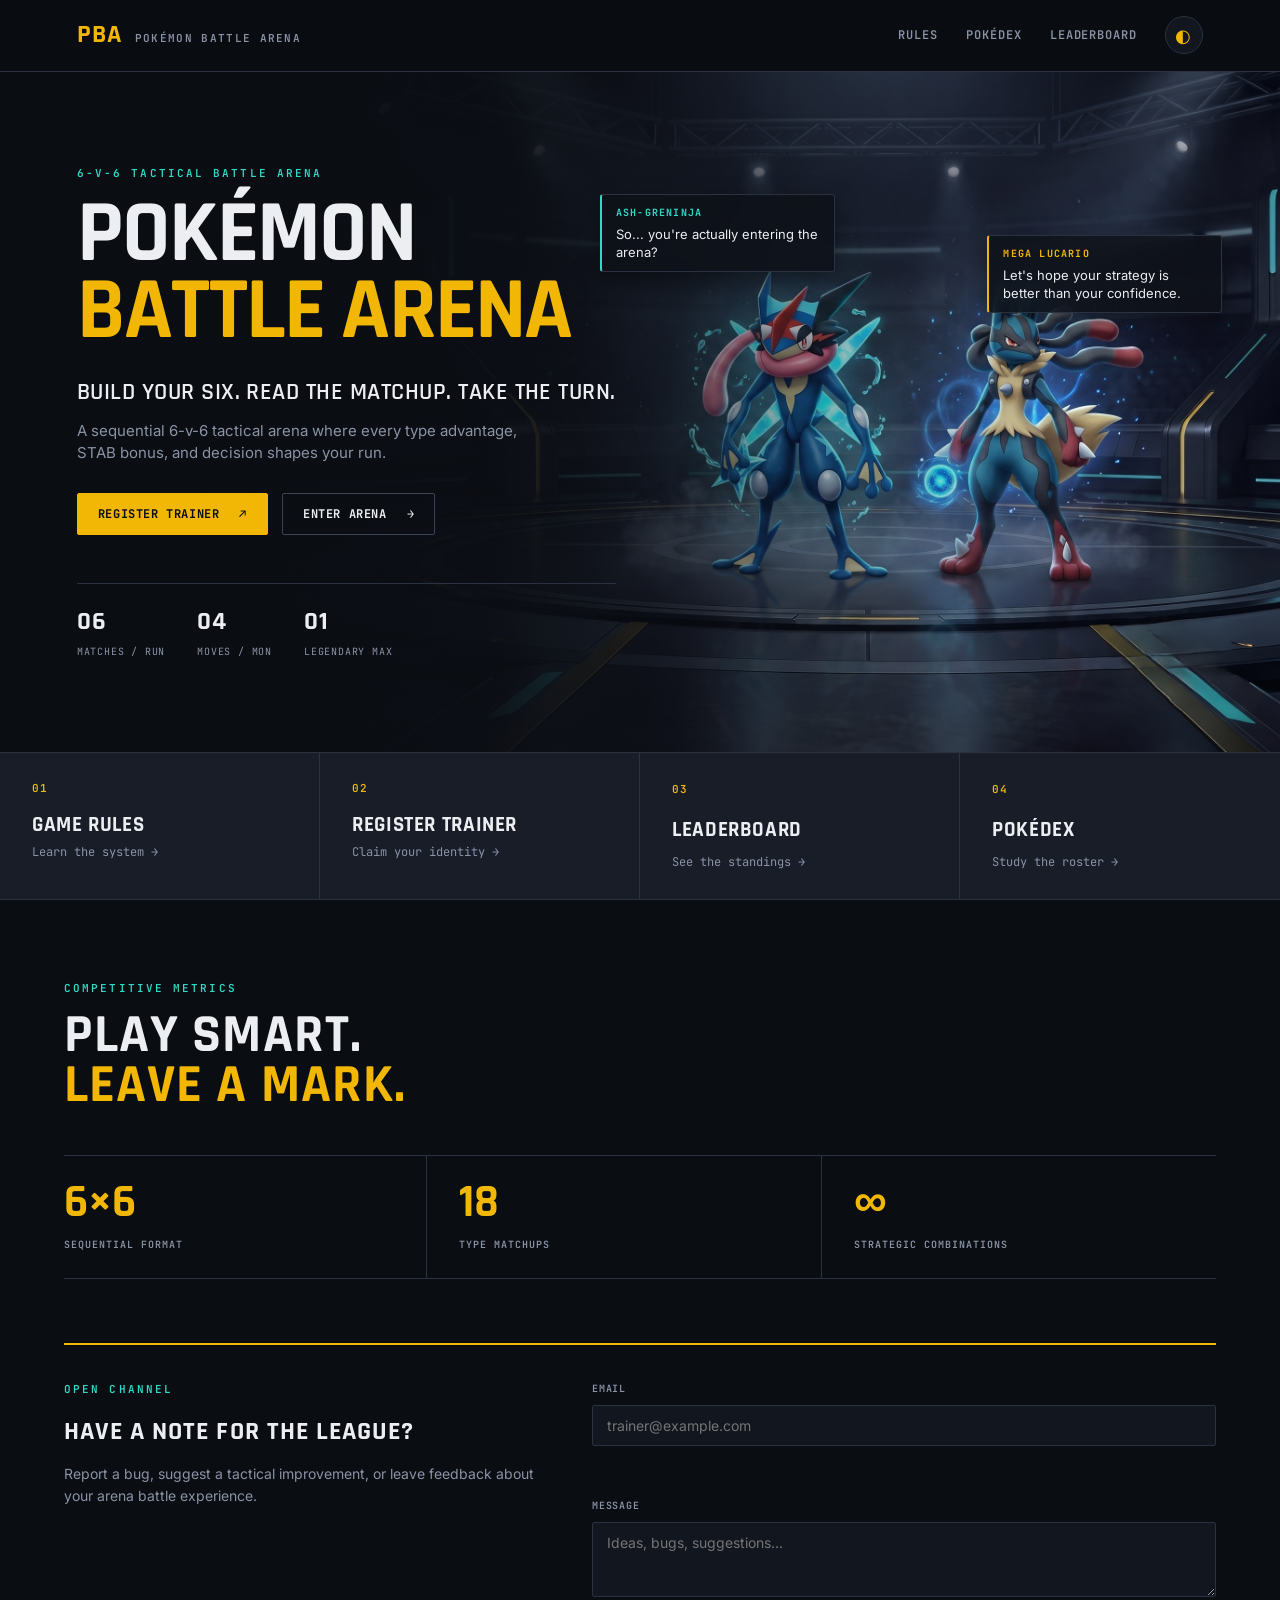
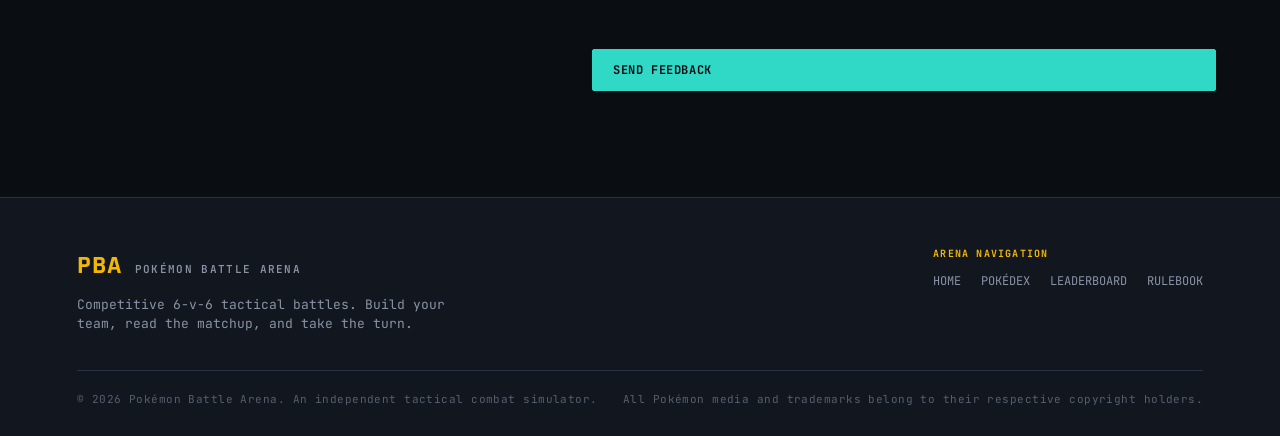
==== commit bc370cd0: "redesign trainer dashboard" ====
--- a/frontend/index.html
+++ b/frontend/index.html
@@ -20,9 +20,8 @@
       </a>
       <nav class="home-nav" aria-label="Main Navigation">
         <a href="#rules" data-open-modal="rules-modal" data-testid="home-nav-link-rules">Rules</a>
-        <a href="pokedex.html" data-testid="home-nav-link-pokedex">Pokédex</a>
-        <a href="leaderboard.html" data-testid="home-nav-link-leaderboard">Leaderboard</a>
-        <span id="nav-auth-slot"></span>
+        <a href="pokedex.html?from=home" data-testid="home-nav-link-pokedex">Pokédex</a>
+        <a href="leaderboard.html?from=home" data-testid="home-nav-link-leaderboard">Leaderboard</a>
         <button class="icon-button theme-toggle" id="theme-toggle" type="button" aria-label="Toggle theme" data-testid="home-theme-toggle">◐</button>
       </nav>
     </div>
@@ -81,12 +80,12 @@
         <b>Register trainer</b>
         <small>Claim your identity →</small>
       </button>
-      <a class="entry-strip-item" href="leaderboard.html" data-testid="home-leaderboard-action">
+      <a class="entry-strip-item" href="leaderboard.html?from=home" data-testid="home-leaderboard-action">
         <span>03</span>
         <b>Leaderboard</b>
         <small>See the standings →</small>
       </a>
-      <a class="entry-strip-item" href="pokedex.html" data-testid="home-pokedex-action">
+      <a class="entry-strip-item" href="pokedex.html?from=home" data-testid="home-pokedex-action">
         <span>04</span>
         <b>Pokédex</b>
         <small>Study the roster →</small>
@@ -160,10 +159,8 @@
         <span class="footer-col-title">Arena Navigation</span>
         <div class="footer-links">
           <a href="index.html">Home</a>
-          <a href="dashboard.html">Dashboard</a>
-          <a href="team.html">Team HQ</a>
-          <a href="pokedex.html">Pokédex</a>
-          <a href="leaderboard.html">Leaderboard</a>
+          <a href="pokedex.html?from=home">Pokédex</a>
+          <a href="leaderboard.html?from=home">Leaderboard</a>
           <a href="#rules" data-open-modal="rules-modal">Rulebook</a>
         </div>
       </div>
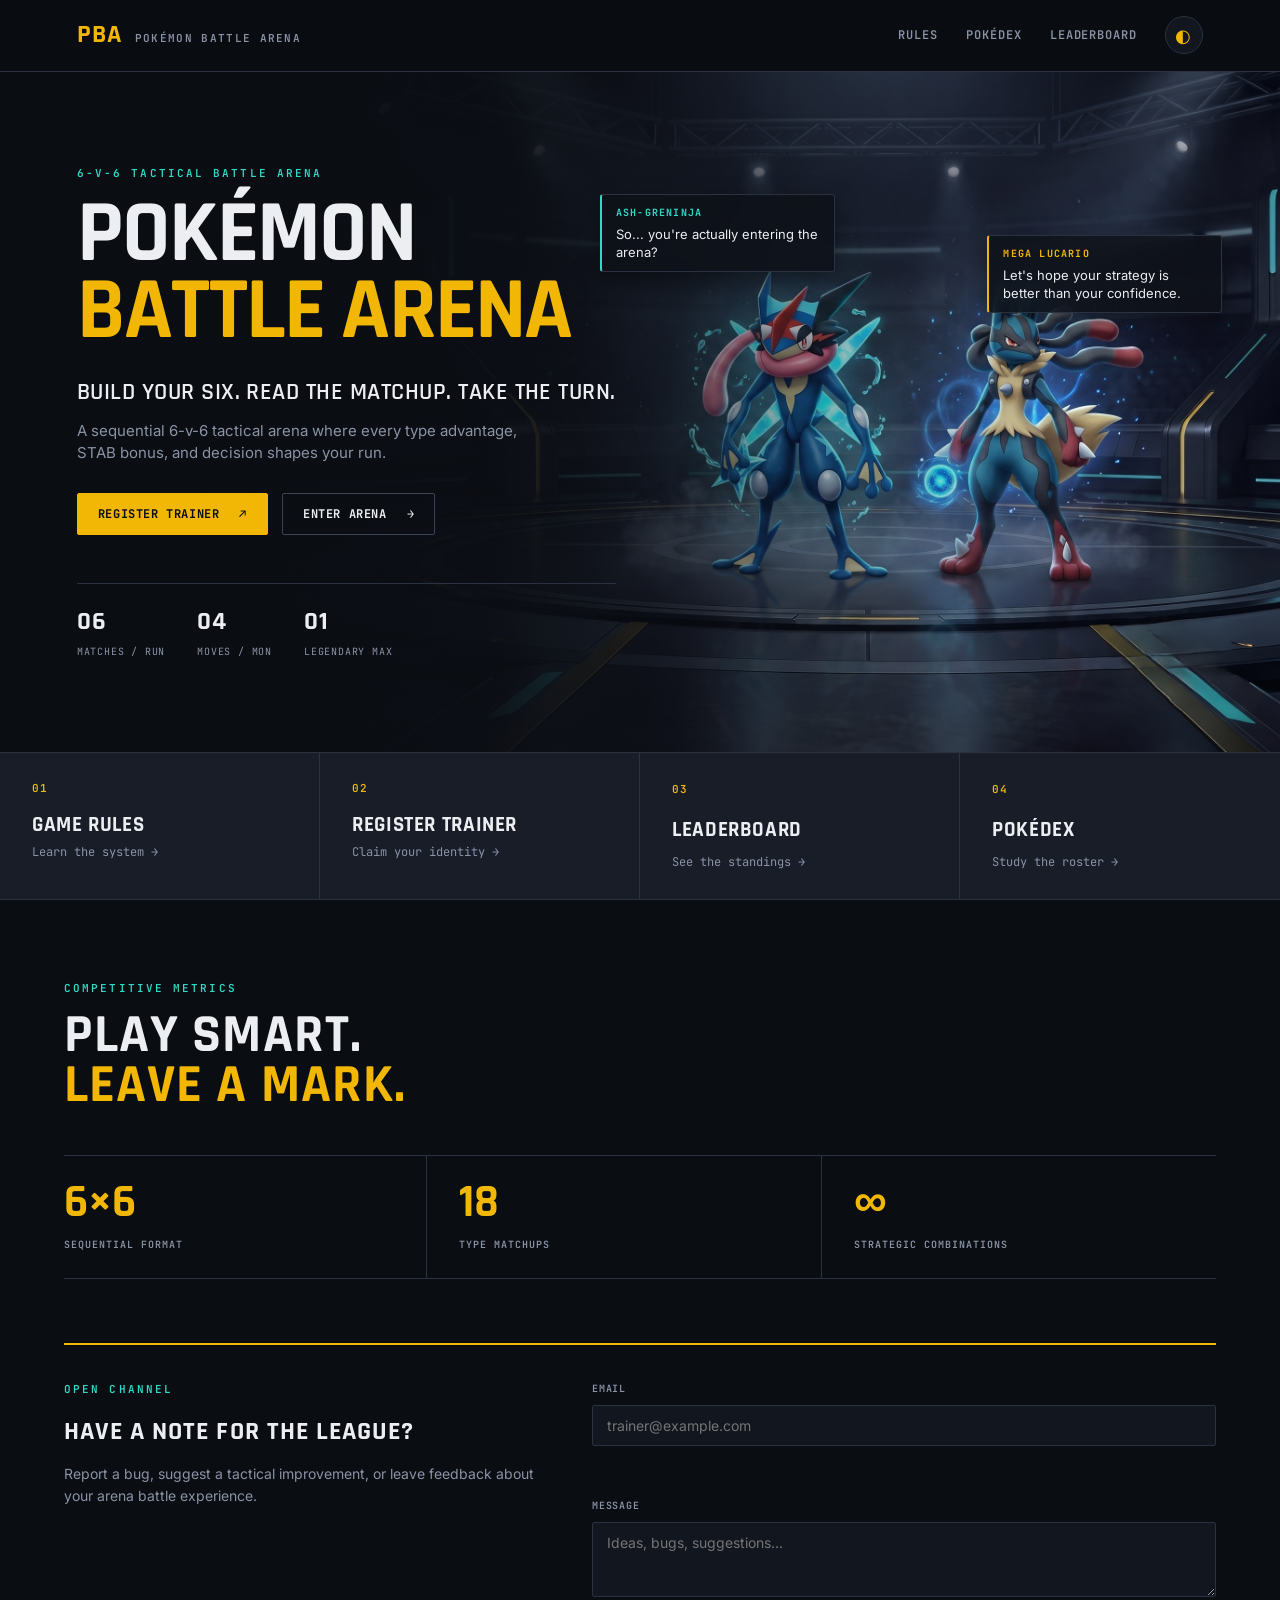
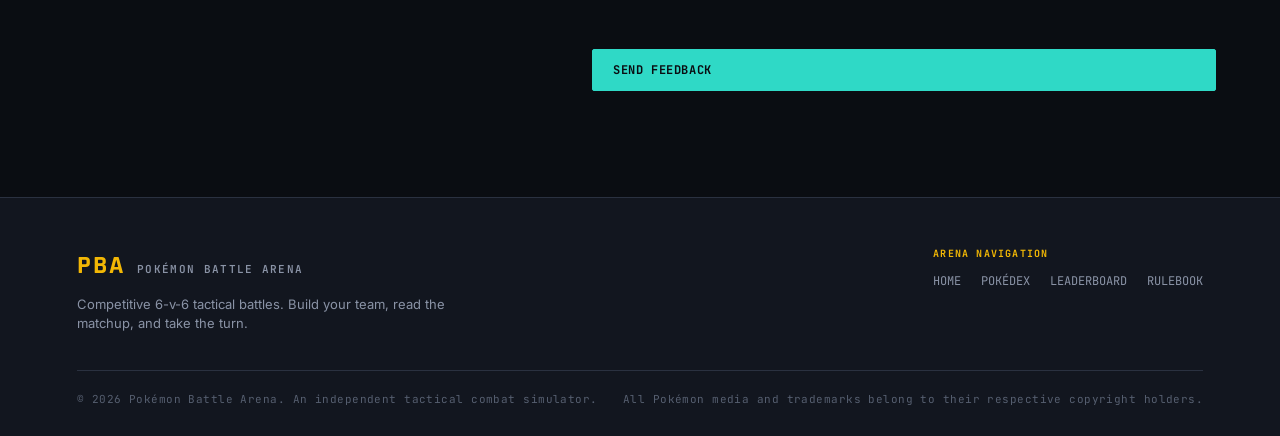
==== commit db7ef5c6: "refine leaderboard, pokedex UI" ====
--- a/frontend/index.html
+++ b/frontend/index.html
@@ -207,7 +207,7 @@
         <div class="rule-box">
           <span class="rule-num">04 / TURN ORDER</span>
           <h4>Speed Priority &amp; Ties</h4>
-          <p>The faster combatant attacks first each turn (<code>Speed_A &gt; Speed_B</code>). If Speed stats are tied, the first attacker is decided by an unbiased 50/50 coin toss (<code>random.choice</code>). Turns strictly alternate until a combatant faints.</p>
+          <p>The faster combatant attacks first each turn (<code>Speed_A &gt; Speed_B</code>). If Speed stats are tied, the first attacker is decided by an unbiased 50/50 coin toss. Turns strictly alternate until a combatant faints.</p>
         </div>
 
         <!-- 05 / MOVES & DAMAGE -->
--- a/frontend/css/style.css
+++ b/frontend/css/style.css
@@ -667,18 +667,125 @@
   color: var(--accent-primary);
 }
 
-/* ---------- Site footer ---------- */
+/* ============================================================
+   FOOTER (PRODUCTION GAME / LEAGUE BRANDING)
+   ============================================================ */
 .site-footer {
   border-top: 1px solid var(--border);
-  padding-block: var(--space-6);
+  padding: 48px 1.5cm 28px;
+  background: var(--bg-elevated, #161c24);
+  color: var(--text-muted);
+  box-sizing: border-box;
+  width: 100%;
+}
+
+.footer-inner {
+  max-width: 1400px;
+  margin-inline: auto;
+  display: flex;
+  justify-content: space-between;
+  align-items: flex-start;
+  gap: 40px;
+  margin-bottom: 36px;
+  box-sizing: border-box;
+}
+
+.footer-brand-col {
+  display: flex;
+  flex-direction: column;
+  align-items: flex-start;
+}
+
+.footer-brand-col .brand {
+  margin-bottom: 8px;
+  display: flex;
+  align-items: baseline;
+  gap: 12px;
+  text-decoration: none;
+  color: var(--text);
+}
+
+.footer-brand-col .brand b {
+  font-family: var(--font-display);
+  font-size: 26px;
+  font-weight: 700;
+  letter-spacing: 0.08em;
+  color: var(--accent-primary, #e0aa3e);
+}
+
+.footer-brand-col .brand span {
+  font-family: var(--font-mono);
+  font-size: 11px;
+  letter-spacing: 0.12em;
+  text-transform: uppercase;
+  color: var(--text-muted);
+}
+
+.footer-tagline {
+  max-width: 380px;
+  font-size: 13px;
+  line-height: 1.5;
+  color: var(--text-muted);
+  margin: 0;
+}
+
+.footer-nav-col {
+  display: flex;
+  flex-direction: column;
+  gap: 10px;
+}
+
+.footer-col-title {
+  font-family: var(--font-mono);
+  font-size: 10px;
+  font-weight: 700;
+  letter-spacing: 0.12em;
+  text-transform: uppercase;
+  color: var(--accent-primary, #e0aa3e);
+}
+
+.footer-links {
+  display: flex;
+  flex-wrap: wrap;
+  gap: 20px;
+  font-family: var(--font-mono);
+  font-size: 12px;
+  text-transform: uppercase;
+}
+
+.footer-links a {
+  color: var(--text-muted);
+  text-decoration: none;
+  transition: color var(--t-fast) var(--ease);
+}
+
+.footer-links a:hover,
+.footer-links a.active {
+  color: var(--text);
+}
+
+.footer-bottom {
+  max-width: 1400px;
+  margin-inline: auto;
+  border-top: 1px solid var(--border);
+  padding-top: 20px;
+  display: flex;
+  justify-content: space-between;
+  align-items: center;
+  flex-wrap: wrap;
+  gap: 12px;
+  font-family: var(--font-mono);
+  font-size: 11px;
   color: var(--text-faint);
-  font-family: var(--font-mono);
-  font-size: 0.78rem;
-}
-
-.site-footer .container {
-  display: flex;
-  justify-content: space-between;
-  flex-wrap: wrap;
-  gap: var(--space-3);
+  letter-spacing: 0.04em;
+  box-sizing: border-box;
+}
+
+[data-theme='light'] .site-footer {
+  background: #f1ede4;
+  border-color: rgba(0, 0, 0, 0.12);
+}
+
+[data-theme='light'] .footer-bottom {
+  border-color: rgba(0, 0, 0, 0.12);
 }
